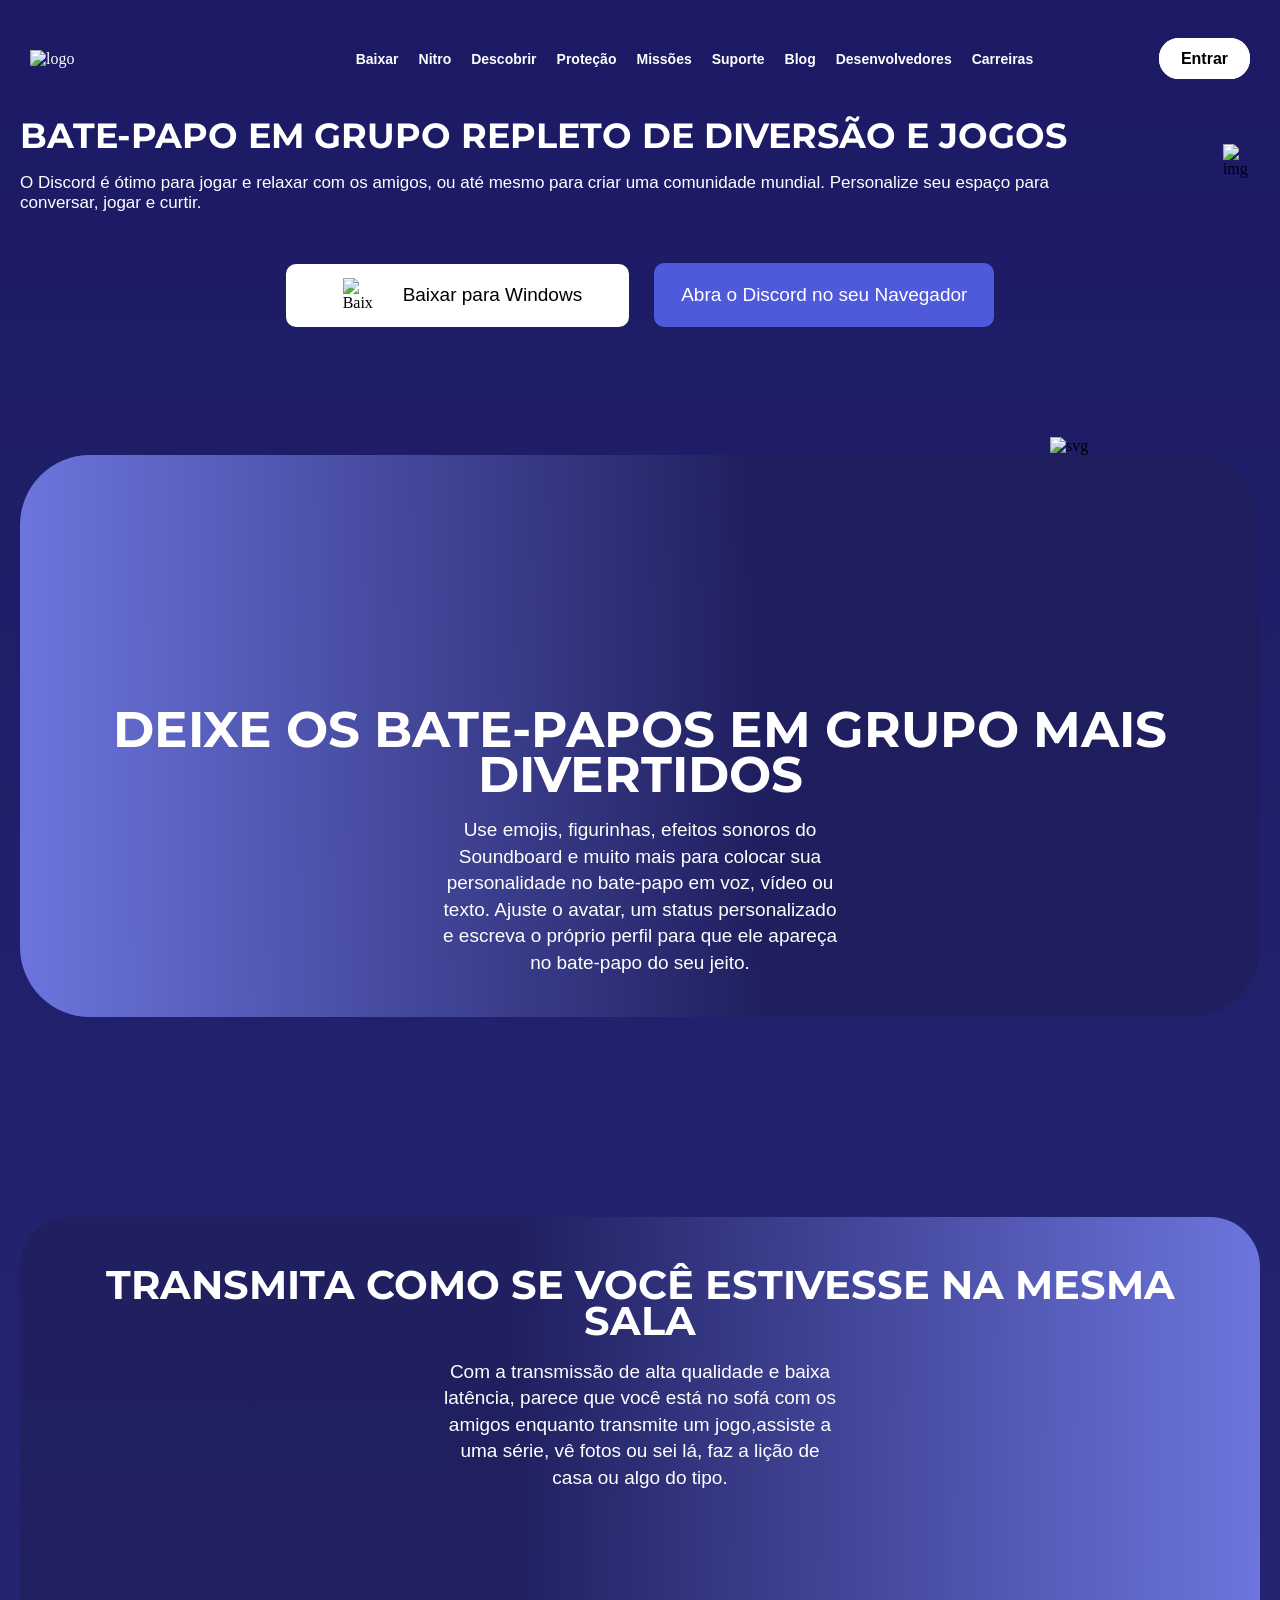
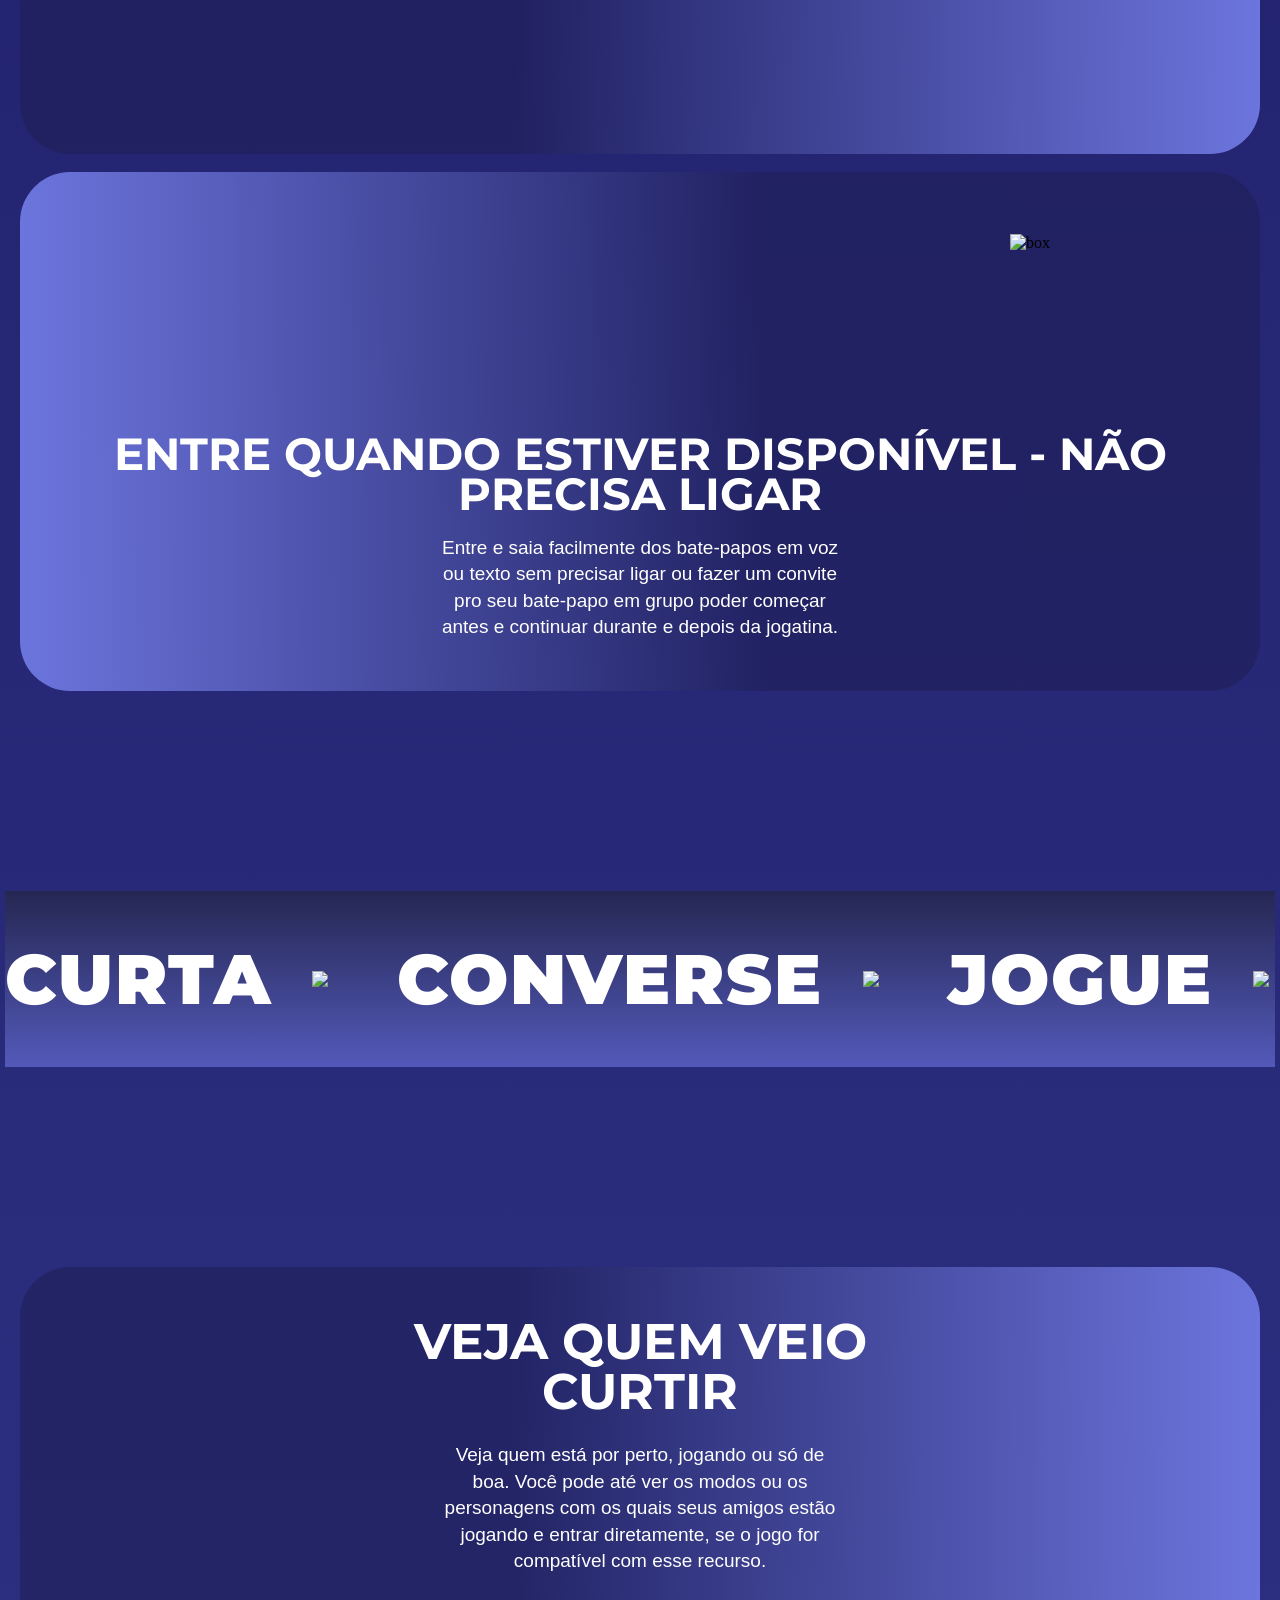
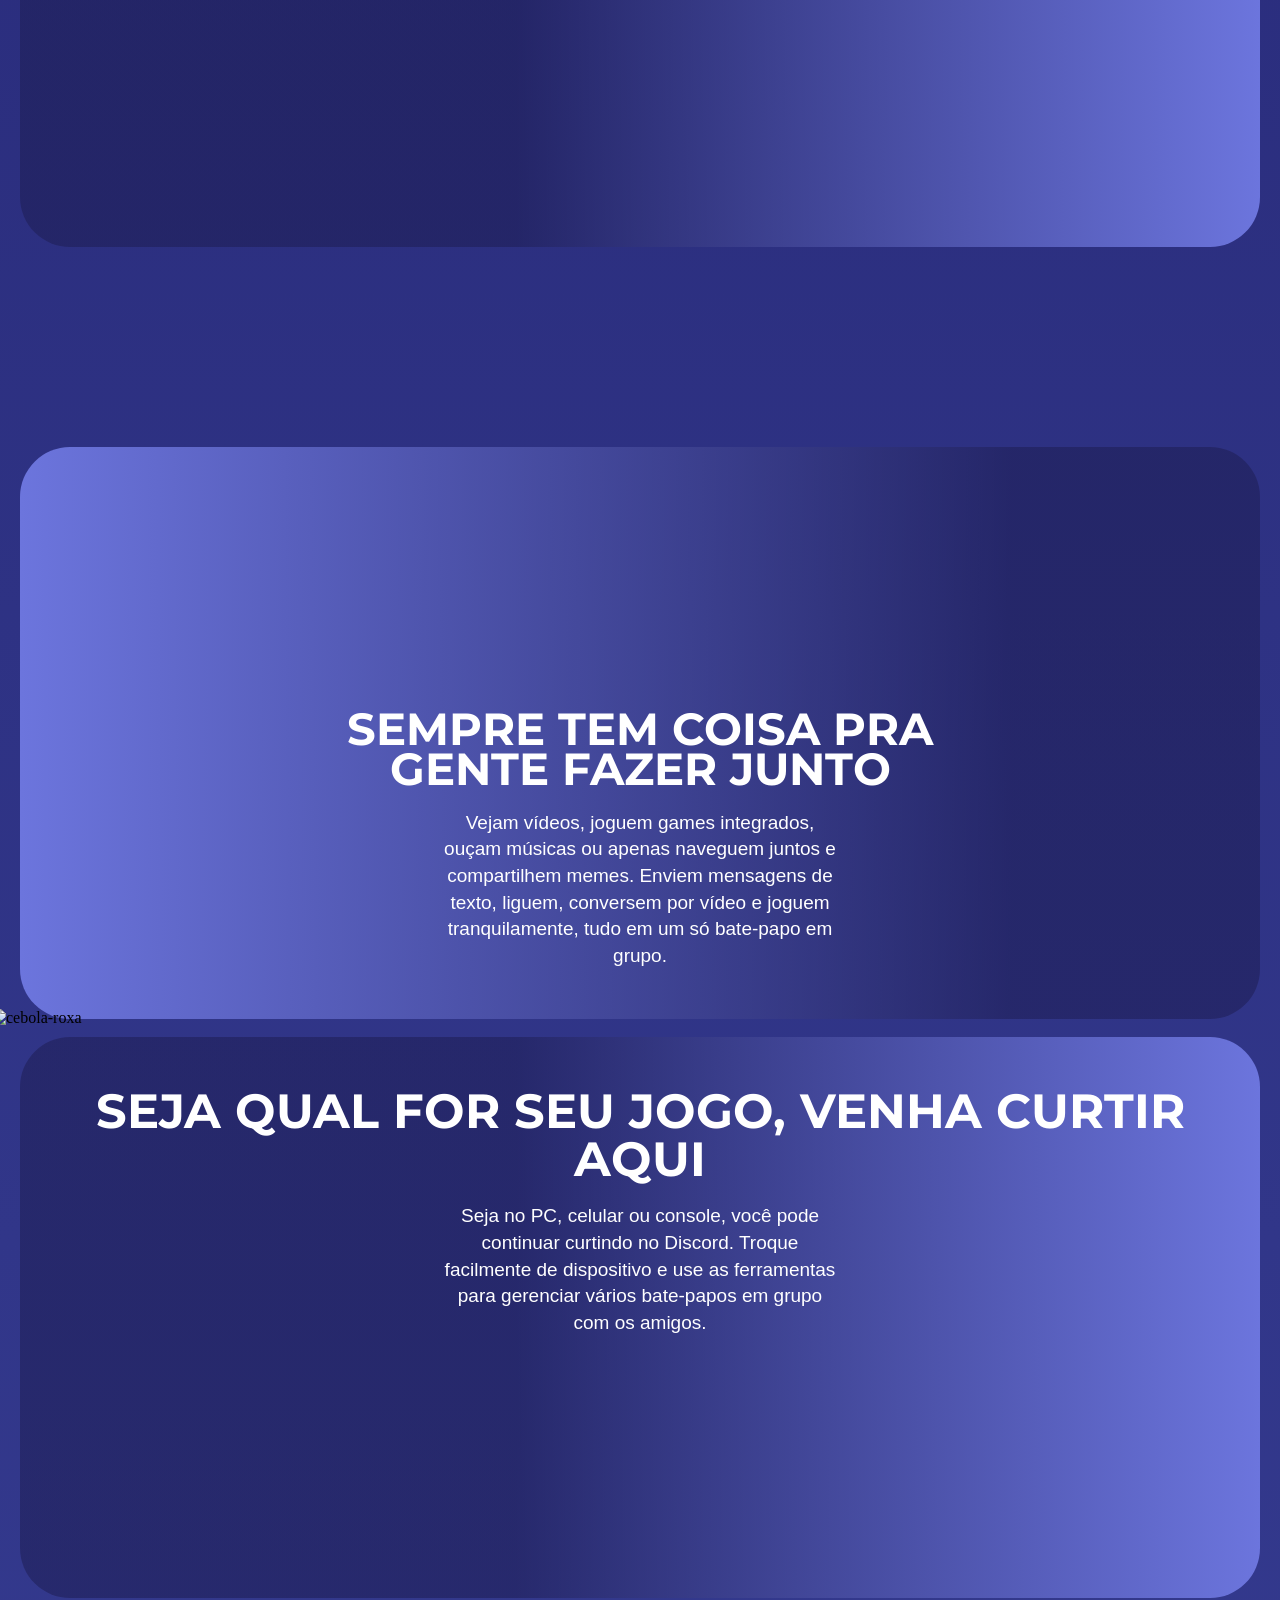
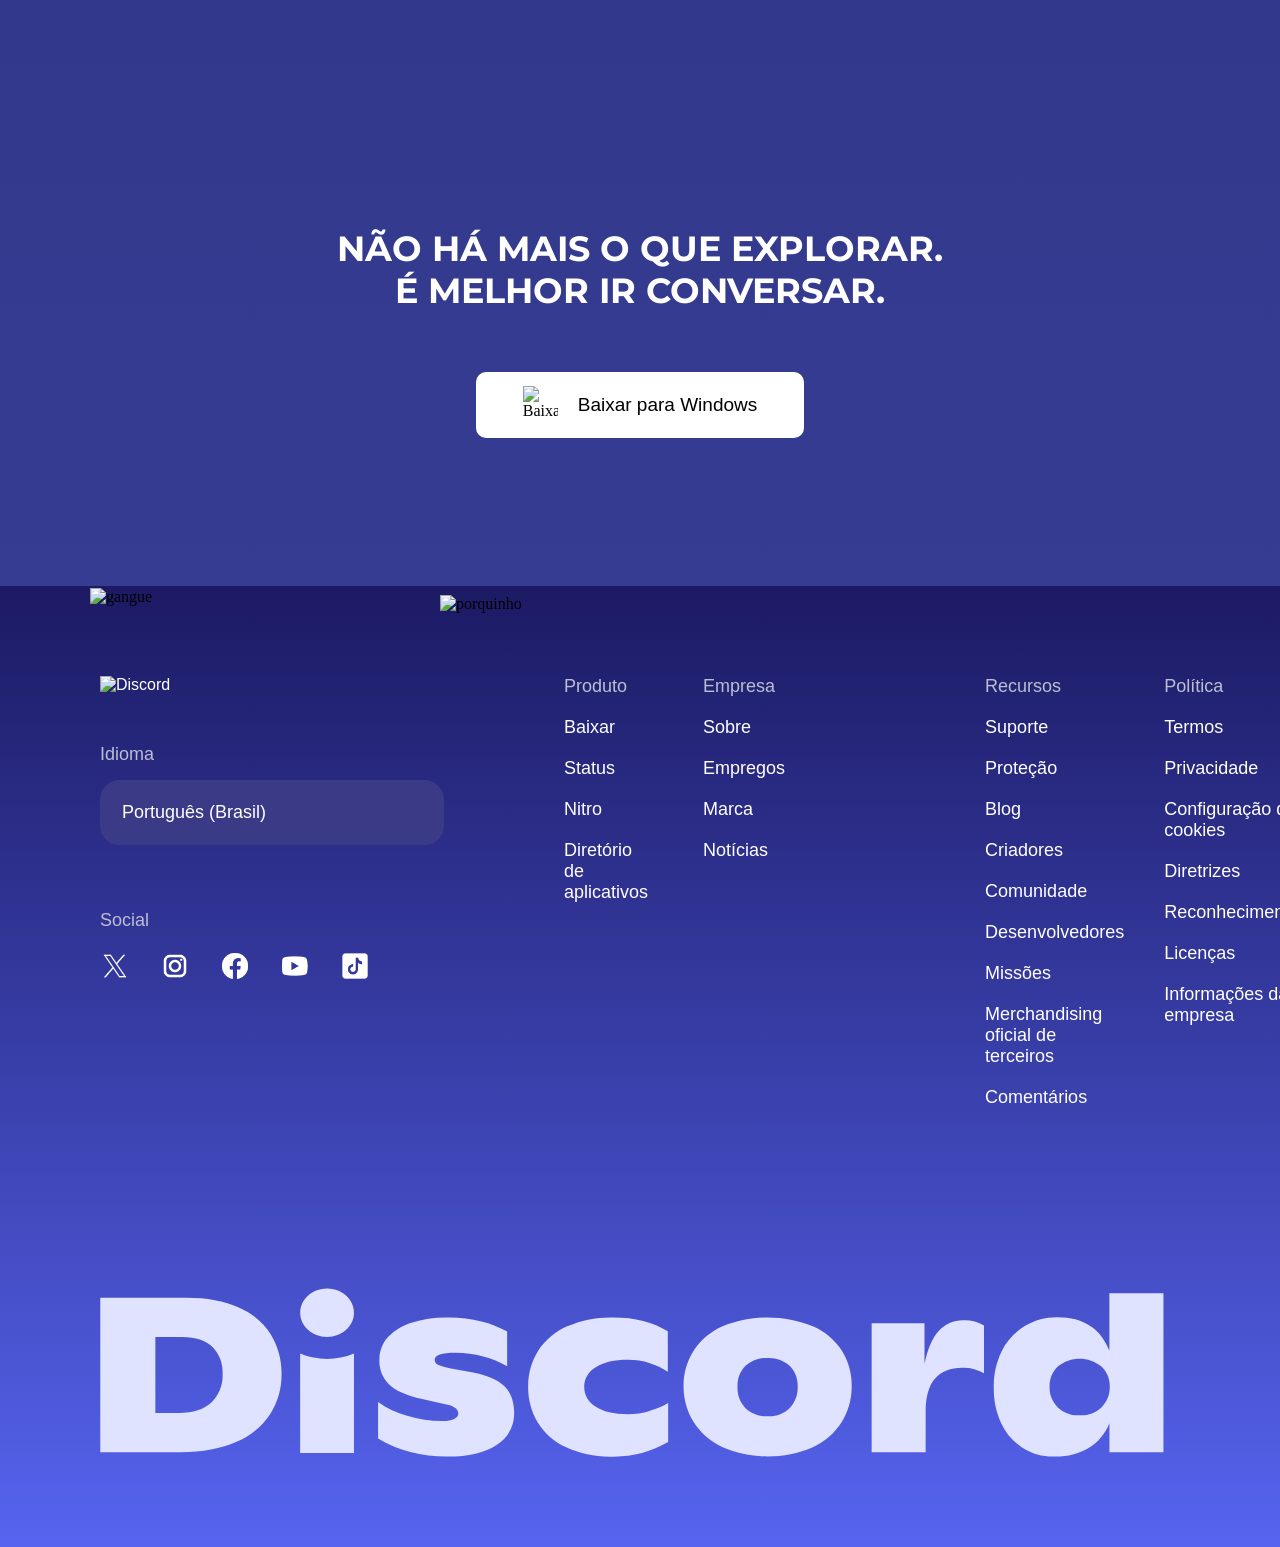
==== Discord/index.html @ 31406d2a "..." ====
<!DOCTYPE html>
<html lang="pt-br">
<head>
    <meta charset="UTF-8">
    <meta name="viewport" content="width=device-width, initial-scale=1.0">
    <link rel="stylesheet" href="style.css">
    <link href="https://fonts.googleapis.com/css2?family=Montserrat:wght@900&display=swap" rel="stylesheet">
    <title>Copy Discord</title>
</head>
<body>
    <header>
        <img src="imagens/66e90ab9506850e8a5dd48e3_Discrod_MainLogo.svg" class="logo" alt="logo">

        <input type="checkbox" id="menu-toggle">

        <nav>
            <a href="#">Baixar</a>
            <a href="#">Nitro</a>
            <a href="#">Descobrir</a>
            <a href="#">Proteção</a>
            <a href="#">Missões</a>
            <a href="#">Suporte</a>
            <a href="#">Blog</a>
            <a href="#">Desenvolvedores</a>
            <a href="#">Carreiras</a>
        </nav>

        <div class="header-acoes">
            <a class="Entrar" href="#">Entrar</a>
            
            <label for="menu-toggle" class="hamburger">☰</label>
        </div>
    </header>

    <article>
        <main>
            <div class="hero">

                <!-- lado esquerdo: imagem -->
                <div class="hero-texto">
                    <h1>BATE-PAPO EM GRUPO REPLETO DE DIVERSÃO E JOGOS</h1>
                    <p>O Discord é ótimo para jogar e relaxar com os amigos, ou até mesmo para criar uma comunidade mundial. Personalize seu espaço para conversar, jogar e curtir.</p>
                </div>

                <!-- lado direito: texto -->
                <div class="hero-imagem">
                    <img src="imagens/6841ca4c5468891aedebb224_homepage-hero-mobile-858x803.webp" alt="img">
                </div>

            </div>

            <div class="botoes">
                <div class="botao-download">
                    <img src="imagens/icons8-baixar-24.png" alt="Baixar para Windows" width="35px" height="38px" >
                    <p>Baixar para Windows</p>
                </div>

                <div class="botao-navegador">
                    <p>Abra o Discord no seu Navegador</p>
                </div>
            </div>
            
            <div class="animacao">
                <img class="animacao" src="imagens/imagem.animacao/6620ec7544fa3849c3cb27fc_party_wumpus.gif" width="130px" alt="svg">
            </div>
        
            <div class="div-main">
                <div>
                    <video 
                        src="imagens/video-1.mp4" width="750px" autoplay loop muted playsinline>
                    </video>
                </div>
                <div class="conteudo-main">
                    <div>
                        <h1>DEIXE OS BATE-PAPOS EM GRUPO MAIS DIVERTIDOS</h1>
                    </div>
                    
                    <div>
                        <p>Use emojis, figurinhas, efeitos sonoros do Soundboard e muito mais para colocar sua personalidade no bate-papo em voz, vídeo ou
                        texto. Ajuste o avatar, um status personalizado e escreva o próprio perfil para que ele apareça no bate-papo do seu jeito.</p>
                    </div>
                </div>
            </div>

            <div class="div-main-2">
                <div class="conteudo-main-2">
                    <div>
                        <h1>TRANSMITA COMO SE VOCÊ ESTIVESSE NA MESMA SALA</h1>
                    </div>

                    <div>
                        <p>Com a transmissão de alta qualidade e baixa latência, parece que você está no sofá com os amigos enquanto 
                        transmite um jogo,assiste a uma série, vê fotos ou sei lá, faz a lição de casa ou algo do tipo.</p>
                    </div>
                </div>
                
                <div>
                    <video
                        src="imagens/video-2.mp4" width="750px" autoplay loop muted playsinline>
                    </video>
                </div>
            </div>

            <div class="box">
                <img src="imagens/6729d519a38959fc5dcc329a_Box.webp" width="230px" alt="box">
            </div>

            <div class="div-main-3">
                <div>
                    <video 
                        src="imagens/video-3.mp4" width="750px" autoplay loop muted playsinline>
                    </video>
                </div>
                <div class="conteudo-main-3">
                    <div>
                        <h1>ENTRE QUANDO ESTIVER DISPONÍVEL - NÃO PRECISA LIGAR</h1>
                    </div>
                    
                    <div>
                        <p>Entre e saia facilmente dos bate-papos em voz ou texto sem precisar ligar ou fazer um convite
                        pro seu bate-papo em grupo poder começar antes e continuar durante e depois da jogatina.</p>
                    </div>
                </div>
            </div>

            <div class="faixa">
                <div class="faixa-conteudo">
                    <span>CURTA</span>
                    <img src="imagens/icons8-logo-discord-48 (1).png" width="45px">
                    <span>CONVERSE</span>
                    <img src="imagens/icons8-logo-discord-48 (1).png" width="45px">
                    <span>JOGUE</span>
                    <img src="imagens/icons8-logo-discord-48 (1).png" width="45px">
                    <span>CURTA</span>
                    <img src="imagens/icons8-logo-discord-48 (1).png" width="45px">
                    <span>CONVERSE</span>
                    <img src="imagens/icons8-logo-discord-48 (1).png" width="45px">
                    <span>JOGUE</span>
                    <img src="imagens/icons8-logo-discord-48 (1).png" width="45px">
                </div>
            </div>

            <div class="div-main-4">
                <div class="conteudo-main-4">
                    <div>
                        <h1>VEJA QUEM VEIO <br> CURTIR</h1>
                    </div>

                    <div>
                        <p>Veja quem está por perto, jogando ou só de boa. Você pode até ver os modos ou os personagens com os quais
                        seus amigos estão jogando e entrar diretamente, se o jogo for compatível com esse recurso.</p>
                    </div>
                </div>
                
                <div>
                    <video
                        src="imagens/video-4.mp4" width="750px" autoplay loop muted playsinline>
                    </video>
                </div>
            </div>

            <div class="div-main-5">
                <div>
                    <video 
                        src="imagens/video-5.mp4" width="750px" autoplay loop muted playsinline>
                    </video>
                </div>
                <div class="conteudo-main-5">
                    <div>
                        <h1>SEMPRE TEM COISA PRA <br> GENTE FAZER JUNTO</h1>
                    </div>
                    
                    <div>
                        <p>Vejam vídeos, joguem games integrados, ouçam músicas ou apenas naveguem juntos e compartilhem memes. Enviem 
                        mensagens de texto, liguem, conversem por vídeo e joguem tranquilamente, tudo em um só bate-papo em grupo.</p>
                    </div>
                </div>
            </div>
            <div class="cebola-main-5">
                <img class="cebola" src="imagens/cebola-roxa.webp" alt="cebola-roxa">
            </div>

            <div class="div-main-6">
                <div class="conteudo-main-6">
                    <div>
                        <h1>SEJA QUAL FOR SEU JOGO, VENHA CURTIR AQUI</h1>
                    </div>

                    <div>
                        <p>Seja no PC, celular ou console, você pode continuar curtindo no Discord. Troque facilmente de dispositivo 
                        e use as ferramentas para gerenciar vários bate-papos em grupo com os amigos.</p>
                    </div>
                </div>
                
                <div>
                    <video
                        src="imagens/video-6.mp4" width="750px" autoplay loop muted playsinline>
                    </video>
                </div>
            </div>

            <div class="div-explorer">
                <h1>NÃO HÁ MAIS O QUE EXPLORAR.</h1>
                <h1>É MELHOR IR CONVERSAR.</h1>
            </div>

            <div class="botoes">
                <div class="botao-download-1">
                    <img src="imagens/icons8-baixar-24.png" alt="Baixar para Windows" width="35px" height="38px" >
                    <p>Baixar para Windows</p>
                </div>
            </div>

            <div class="gangue-container">
                <img class="gangue" src="imagens/gangue.webp" alt="gangue" width="1100px">
                <img class="porquinho" src="imagens/porquinho.webp" alt="porquinho" width="400px">
            </div>

        </main>
        <footer>
            <div class="footer-1">

                <div class="coluna-1">
                    <img src="imagens/Discord-footer.svg" alt="Discord" width="70px">
                    <div class="idioma">
                        <p>Idioma</p>
                        <p class="selecao-idioma">Português (Brasil)</p>
                    </div>
                    <div class="social">
                    <p>Social</p>
                    <div class="Redes-sociais">
                        <img src="imagens-footer/icons8-x-50.png" alt="X">
                        <img src="imagens-footer/icons8-instagram-50.png" alt="Instagram">
                        <img src="imagens-footer/icons8-facebook-novo-50.png" alt="Facebook">
                        <img src="imagens-footer/icons8-youtube-50.png" alt="Youtube">
                        <img src="imagens-footer/icons8-tiktok-50.png" alt="TikTok">
                    </div>
                </div>
            </div>
            
            <div class="coluna-2">
                <p>Produto</p>
                <p class="p-color">Baixar</p>
                <p class="p-color">Status</p>
                <p class="p-color">Nitro</p>
                <p class="p-color">Diretório de aplicativos</p>
            </div>
            
            <div class="coluna-3">
                <p>Empresa</p>
                <p class="p-color">Sobre</p>
                <p class="p-color">Empregos</p>
                <p class="p-color">Marca</p>
                <p class="p-color">Notícias</p>
            </div>
            
            <div class="coluna-4">
                <p>Recursos</p>
                <p class="p-color">Suporte</p>
                <p class="p-color">Proteção</p>
                <p class="p-color">Blog</p>
                <p class="p-color">Criadores</p>
                <p class="p-color">Comunidade</p>
                <p class="p-color">Desenvolvedores</p>
                <p class="p-color">Missões</p>
                <p class="p-color">Merchandising oficial de <br> terceiros</p>
                <p class="p-color">Comentários</p>
            </div>
            
            <div class="coluna-5">
                <p>Política</p>
                <p class="p-color">Termos</p>
                <p class="p-color">Privacidade</p>
                <p class="p-color">Configuração de cookies</p>
                <p class="p-color">Diretrizes</p>
                <p class="p-color">Reconhecimentos</p>
                <p class="p-color">Licenças</p>
                <p class="p-color">Informações da empresa</p>
            </div>
        </div>
        
            <div class="imagem-discordbig">
                <img src="imagens-footer/Discord-big.svg" alt="Discord">
            </div>
        </footer>
    </article>
</body>
</html>
---- Discord/style.css ----
* {
    margin: 0;
    padding: 0;
}

html, body {
    margin: 0;
    padding: 0;
    background-image: linear-gradient(to bottom, #1C1A64, #3a4299);
    overflow-x: hidden;
}

header {
    color: white;
    margin-top: 20px;
    padding: 30px;
    display: flex;                  
    align-items: center;            /* centraliza verticalmente */
    justify-content: space-between; /* logo na esquerda, entrar na direita */
}

header .logo {
    min-width: 100px;
    width: 200px;
}

nav {
    display: flex;
    gap:20px;
}

nav a {
    font-family: Arial, Helvetica, sans-serif;
    color: white;
    text-decoration: none;
    font-size: 18px;
    font-weight: bold;
}

.Entrar {
    color: rgb(0, 0, 0);
    font-family: Arial, Helvetica, sans-serif;
    font-size: 16px;
    text-decoration: none;
    font-weight: bolder;
    border: 2px solid white;
    background-color: white;
    padding: 10px 20px;
    border-radius: 20px;
    transition: 0.3s, color 0.3s;

}

.Entrar:hover {
    background-color: #c7c2c2;
}


/* Esconde o checkbox */
#menu-toggle {
    display: none;
}

/* Esconde o hamburguer em telas grandes */
.hamburger {
    display: none;
    color: white;
    font-size: 30px;
    cursor: pointer;
}

main {
    padding: 150px;
}

.hero {
    display: flex;
    flex-direction: row;      /* lado a lado */
    align-items: center;      /* centraliza verticalmente */
    gap: 100px;
}

/* lado esquerdo */
.hero-imagem img {
    width: 700px;
    margin-top: -100px;
}

/* lado direito */
.hero-texto {
    display: flex;
    flex-direction: column;   /* h1 e p empilhados */
    gap: 20px;

}

main h1 {
    color: white;
    font-family: 'Montserrat', sans-serif;
    font-size: 60px;
    line-height: 1;         /* era 3.3rem, esse valor fazia as linhas colarem */
}

main p {
    color: white;
    font-family: Arial, Helvetica, sans-serif;
    font-size: 25px;
}

.botoes {
    display: flex;
    gap: 20px;
    margin-top: 40px;        /* espaço acima dos botões */
    justify-content: center; /* centraliza horizontalmente */
    margin-bottom: 30px;
}

.botoes p {
    color: rgb(0, 0, 0);
    font-family: Arial, Helvetica, sans-serif;
    font-size: 20px;
    text-decoration: none;
    font-weight: 100;
    margin: auto;
}

.botao-download {
    display: flex;
    border: 2px solid white;
    background-color: white;
    padding: 12px 45px;
    border-radius: 10px;
    transition: 0.3s, color 0.3s;
    gap: 20px;
}

.botao-download:hover {
    background-color: #c7c2c2;
    border: 2px solid #c7c2c2;
}

.botao-navegador {
    display: flex;
    border: 2px solid #4F5ADA;
    background-color: #4F5ADA;
    padding: 20px 45px;
    border-radius: 10px;
    transition: 0.3s, color 0.3s;
}

.botao-navegador p {
    color: white;
    font-size: 23px;
    font-weight: 500;
}

.botao-navegador:hover {
    background-image: linear-gradient(to top, #31348C, #4F5ADA);
    border: 2px solid #31348C;
}

.animacao {
    display: flex;
    justify-content: right; 
    margin-right: 100px;
    padding-top: 40px;
}

.div-main {
    display: flex;
    align-items: center;      /* centraliza verticalmente o texto em relação ao vídeo */
    background-image: linear-gradient(to right, #6C75DD, #1e1e5590 60%);
    border-radius: 130px;
    padding: 10px;
    gap: 15px;   
}

.div-main video {
    border-radius: 140px;
    padding: 20px;
}

.div-main h1 {
    color: white;
    font-family: 'Montserrat', sans-serif;
    font-size: 50px;
    line-height: 0.9;
}
.div-main p {
    color: white;
    font-family: Arial, Helvetica, sans-serif;
    font-size: 22px;
    line-height: 1.4;
    max-width: 400px;            /* largura máxima do texto */
}

.conteudo-main {
    display: flex;
    flex-direction: column;   /* h1 e p empilhados */
    gap: 20px;
}

.div-main-2 {
    display: flex;
    align-items: center;      /* centraliza verticalmente o texto em relação ao vídeo */
    background-image: linear-gradient(to left, #6C75DD, #1e1e5590 60%);
    border-radius: 130px;
    padding: 10px;
    gap: 15px;    
    margin-top: 200px;
}

.div-main-2 video {
    border-radius: 140px;
    padding: 20px;
}

.div-main-2 h1 {
    color: white;
    font-family: 'Montserrat', sans-serif;
    font-size: 40px;
    line-height: 0.9;
}
.div-main-2 p {
    color: white;
    font-family: Arial, Helvetica, sans-serif;
    font-size: 21px;
    line-height: 1.4;
    max-width: 400px;            /* largura máxima do texto */
}

.conteudo-main-2 {
    display: flex;
    flex-direction: column;   /* h1 e p empilhados */
    gap: 20px;
    padding: 40px;
    margin-left: 15px;
}

.div-main-3 {
    display: flex;
    align-items: center;      /* centraliza verticalmente o texto em relação ao vídeo */
    background-image: linear-gradient(to right, #6C75DD, #1e1e5590 60%);
    border-radius: 130px; 
    padding: 10px;
    gap: 15px;   
}

.div-main-3 video {
    border-radius: 140px;
    padding: 20px;
}

.div-main-3 h1 {
    color: white;
    font-family: 'Montserrat', sans-serif;
    font-size: 45px;
    line-height: 0.9;
}
.div-main-3 p {
    color: white;
    font-family: Arial, Helvetica, sans-serif;
    font-size: 22px;
    line-height: 1.4;
    max-width: 400px;            /* largura máxima do texto */
}

.conteudo-main-3 {
    display: flex;
    flex-direction: column;   /* h1 e p empilhados */
    gap: 20px;
}

.box {
    margin-top: 80px;
    display: flex;
    justify-content: right;
    margin-right: 20px;
    margin-bottom: -80px; /* puxa a div-main-3 pra cima */
    position: relative;   /* necessário para o z-index funcionar */
    z-index: 1;           /* fica na frente da div-main-3 */
}


.faixa {
    background-image: linear-gradient(to bottom, #252752, #5359B9);
    padding: 45px 0;
    overflow: hidden;
    white-space: nowrap;
    margin-top: 200px;

    /* cancela o padding do main nas laterais */
    margin-left: -150px;
    margin-right: -150px;
}

/* conteúdo que vai se mover */
.faixa-conteudo {
    display: inline-flex; /* lado a lado em linha */
    gap: 40px;
    align-items: center;
    animation: rolar 10s linear infinite; /* chama a animação */
}

.faixa-conteudo span {
    color: white;
    font-family: 'Montserrat', sans-serif;
    font-size: 70px;
    font-weight: 900;
    letter-spacing: 2px;
}

/* a mágica da animação */
@keyframes rolar {
    from {
        transform: translateX(0); 
    }
    to {
        transform: translateX(-30%); 
    }
}

.div-main-4 {
    display: flex;
    align-items: center;      /* centraliza verticalmente o texto em relação ao vídeo */
    background-image: linear-gradient(to left, #6C75DD, #1e1e5590 60%);
    border-radius: 130px;
    padding: 10px;
    gap: 25px;    
    margin-top: 200px;
}

.div-main-4 video {
    border-radius: 140px;
    padding: 20px;
}

.div-main-4 h1 {
    color: white;
    font-family: 'Montserrat', sans-serif;
    font-size: 50px;
    line-height: 0.9.5;
}
.div-main-4 p {
    color: white;
    font-family: Arial, Helvetica, sans-serif;
    font-size: 22px;
    line-height: 1.4;
    max-width: 1000px;            /* largura máxima do texto */
}

.conteudo-main-4 {
    display: flex;
    flex-direction: column;   /* h1 e p empilhados */
    gap: 25px;
    padding: 100px;
    margin-left: 25px;
}

.div-main-5 {
    display: flex;
    align-items: center;      /* centraliza verticalmente o texto em relação ao vídeo */
    background-image: linear-gradient(to right, #6C75DD, #1e1e5590 80%);
    border-radius: 130px;
    margin-top: 200px;
    padding: 10px;
    gap: 15px;   
}

.div-main-5 video {
    border-radius: 140px;
    padding: 20px;
}

.div-main-5 h1 {
    color: white;
    font-family: 'Montserrat', sans-serif;
    font-size: 45px;
    line-height: 0.9;
}
.div-main-5 p {
    color: white;
    font-family: Arial, Helvetica, sans-serif;
    font-size: 22px;
    line-height: 1.4;
    max-width: 400px;            /* largura máxima do texto */
}

.conteudo-main-5 {
    display: flex;
    flex-direction: column;   /* h1 e p empilhados */
    gap: 20px;
    padding: 100px;
}

.cebola-main-5 {
    display: flex;
    justify-content: left;
    position: relative;
    bottom: 200px;
    right: 80px;
}

.cebola {
    width: 240px;
}

.div-main-6 {
    display: flex;
    align-items: center;      /* centraliza verticalmente o texto em relação ao vídeo */
    background-image: linear-gradient(to left, #6C75DD, #1e1e5590 60%);
    border-radius: 130px;
    padding: 10px;
    gap: 15px;   
}

.div-main-6 video {
    border-radius: 140px;
    padding: 20px;
}

.div-main-6 h1 {
    color: white;
    font-family: 'Montserrat', sans-serif;
    font-size: 48px;
    line-height: 0.9.5;
}
.div-main-6 p {
    color: white;
    font-family: Arial, Helvetica, sans-serif;
    font-size: 20px;
    line-height: 1.4;
    max-width: 400px;            /* largura máxima do texto */
}

.conteudo-main-6 {
    display: flex;
    flex-direction: column;   /* h1 e p empilhados */
    gap: 20px;
    padding: 40px;
    margin-left: 15px;
}

.div-explorer {
    text-align: center;
    margin-top: 230px;
}

.div-explorer h1 {
    color: white;
    font-family: 'Montserrat', sans-serif;
    font-size: 55px;
    line-height: 1.2;
}

.botao-download-1 {
    display: flex;
    border: 2px solid white;
    background-color: white;
    padding: 12px 45px;
    border-radius: 10px;
    transition: 0.3s, color 0.3s;
    gap: 20px;
    margin-top: 10px;
}

.botao-download-1:hover {
    background-color: #c7c2c2;
    border: 2px solid #c7c2c2;
}

.gangue-container {
    position: relative;  /* referência para o porquinho absoluto */
    display: flex;
    justify-content: center; /* centraliza a gangue */
    margin-top: 150px;
}

.gangue {
    display: block;
    width: 1100px;
    max-width: 100%;

}

.porquinho {
    position: absolute;  /* sai do fluxo e flutua sobre a gangue */
    width: 400px;
    max-width: 40%;

    /* centraliza horizontal e verticalmente */
    top: 86%;
    left: 50%;
    transform: translate(-50%, -50%); /* ajuste fino do centro */
}

footer {
    background-image: linear-gradient(to bottom, #1C1A64 5%, #6b75ec);
    color: white;
    font-family: 'Segoe UI', Tahoma, Geneva, Verdana, sans-serif;
    margin-left: -150px;
    margin-right: -150px;
    margin-top: -170px;
    padding: 90px 250px;
}

footer p {
    font-size: 18px;
    color: #BDBDD3;
    font-weight: 500;
    font-family: 'Trebuchet MS', 'Lucida Sans Unicode', 'Lucida Grande', 'Lucida Sans', Arial, sans-serif;
}

.idioma {
    margin-top: 50px;
}

footer .selecao-idioma {
    background-color: #3A3A86;
    color: white;
    border: 2px solid #3A3C88;
    border-radius: 20px;
    padding: 20px;
    width: 300px;
    margin-top: 15px;
}

footer .social {
    margin-top: 55px;
}

.Redes-sociais {
    display: flex;
    gap: 30px;
    margin-top: 20px;
}

.Redes-sociais img {
    width: 30px;
}

.coluna-2 {
    display: flex;
    flex-direction: column;
    gap: 20px;
    margin-left: 300px;
}

.p-color {
    color: white;
    font-size: 18px;
}

.p-color:hover {
    color: white;
    text-decoration: underline;
}

.coluna-3 {
    display: flex;
    flex-direction: column;
    gap: 20px;
    margin-left: 55px;
}

.coluna-4 {
    display: flex;
    flex-direction: column;
    gap: 20px;
    margin-left: 200px;
}

.coluna-5 {
    display: flex;
    flex-direction: column;
    gap: 20px;
    margin-left: 40px;
}

.footer-1 {
    display: flex;
}

.imagem-discordbig {
    margin-top: 180px;
}

.imagem-discordbig img {
    width: 100%;
}

/* TELAS MENORES QUE 768px */

@media (max-width: 908px) {

    .Entrar {
        padding: 10px 15px;
    }

    /* Mostra o hamburguer */
    .hamburger {
        display: block;
    }

    /* Nav começa escondido */
    nav {
        display: none;
        flex-direction: column;
        position: absolute;
        top: 90px; /* ajusta conforme altura do seu header */
        left: 49%;
        width: 40%;
        background-color: #3840d0a3;
        padding: 50px 30px;
        gap: 20px;
    }

    nav a {
        font-size: 20px;
    }

    /* Quando o checkbox estiver marcado, o nav aparece */
    #menu-toggle:checked ~ nav {
        display: flex;
    }

    header .logo {
        width: 170px;
    }

    .hero {
        align-items: center;      /* centraliza verticalmente */
        gap: 100px;
    }

    /* lado esquerdo */
    .hero-imagem img {
        width: 700px;
        margin-top: -10px;
    }

    /* lado direito */
    .hero-texto {
        gap: 20px;

    }

    .header-acoes {
        display: flex;
        align-items: center;
        gap: 30px; 
    }
    

    main img {
        max-width: 400px;
    }

     /* padding menor nas laterais */
    main {
        padding: 20px;
    }

    /* hero vira coluna: texto em cima, imagem embaixo */
    .hero {
        flex-direction: column;
        gap: 40px;
    }

    .hero-imagem {
        order: 1; /* primeiro */
    }

    /* texto vai para baixo */
    .hero-texto {
        order: 2; /* segundo */
        text-align: center;
    }

    /* botões em coluna */
    .botoes {
        flex-direction: column;
        align-items: center;
    }

    .animacao {
        display: flex;
        justify-content: right;
        margin-right: 50px;

    }
    /* div-main vira coluna */
    .div-main{
        flex-direction: column;
        border-radius: 50px;
        padding: 30px;
        text-align: center;
        overflow: hidden; /* impede conteúdo de vazar pra fora */
    }

    .div-main-2 {
        flex-direction: column;
        border-radius: 50px;
        padding: 30px;
        text-align: center;
        overflow: hidden; /* impede conteúdo de vazar pra fora */
        margin-top: 100px;
    }

    .div-main-3 {
        flex-direction: column;
        border-radius: 50px;
        padding: 30px;
        text-align: center;
        overflow: hidden; /* impede conteúdo de vazar pra fora */
        margin-top: 100px;
    }

    .div-main-4{
        flex-direction: column;
        border-radius: 50px;
        padding: 30px;
        text-align: center;
        overflow: hidden; /* impede conteúdo de vazar pra fora */
        margin-top: 100px;
    }

    .div-main-5{
        flex-direction: column;
        border-radius: 50px;
        padding: 30px;
        text-align: center;
        overflow: hidden; /* impede conteúdo de vazar pra fora */
        margin-top: 100px;
    }
    .div-main-6{
        flex-direction: column;
        border-radius: 50px;
        padding: 30px;
        text-align: center;
        overflow: hidden; /* impede conteúdo de vazar pra fora */
        margin-top: 100px;
    }

    .div-main video, .div-main-2 video, .div-main-3 video, .div-main-4 video, .div-main-5 video, .div-main-6 video {
        width: 90%;
        border-radius: 70px;
    }

    .div-main h1, .div-main-2 h1, .div-main-3 h1, .div-main-4 h1, .div-main-5 h1, .div-main-6 h1 {
        font-size: 45px;
        word-break: break-word; /* quebra palavra se necessário */
    }

    .div-main p, .div-main-2 p, .div-main-3 p, .div-main-4 p, .div-main-5 p, .div-main-6 p {
        width: 100%;
        max-width: 400px;      /* limita a largura */
        font-size: 19px;
        text-align: center;
        margin: 0 auto;        /* centraliza o bloco dentro do container */
    }

    .conteudo-main, .conteudo-main-2, .conteudo-main-3, .conteudo-main-4, .conteudo-main-5, .conteudo-main-6 {
        padding: 0 20px 20px 20px; /* respiro nas laterais */
        text-align: center;
    }

    .box {
        display: flex;
        justify-content: right;
        margin-right: 10px;
        margin-bottom: -170px; /* puxa a div-main-3 pra cima */
        position: relative;   /* necessário para o z-index funcionar */
        z-index: 1;           /* fica na frente da div-main-3 */
    }

    .cebola-main-5 {
        display: flex;
        justify-content: left;
        position: relative;
        bottom: 210px;
        right: 80px;
        width: 15px;
    }

    .imagem-discordbig {
        margin-top: 180px;
    }

    .imagem-discordbig img {
        display: block;
        margin: 0 auto;
        width: 112%;
    }




}


@media (max-width: 1400px) {

    nav a {
        font-size: 14px;
    }

    main {
        padding: 20px;
    }

    main h1 {
        font-size: 35px;
    }

    main p {
        font-size: 17px;
    }

    .hero {

        align-items: center;      /* centraliza verticalmente */
        gap: 100px;
    }

    /* lado esquerdo */
    .hero-imagem img {
        width: 500px;
        margin-top: -10px;
    }

    /* lado direito */
    .hero-texto {

        flex-direction: column;   /* h1 e p empilhados */
        gap: 20px;

    }


    /* remove o width 100% e reduz o padding */
    .botao-download img {
        padding: 0px 10px;  /* padding menor */
        width: 30px; /* largura automática — só do tamanho do conteúdo */
        height: 35px;
        justify-content: center;
    }

    .botao-navegador {
        padding: 19px 25px;  /* padding menor */
        width: auto;          /* largura automática — só do tamanho do conteúdo */
        justify-content: center;
    }

    .botoes {
        margin-top: 50px;
        align-items: center;  /* centraliza os botões */
        gap: 25px;
    }

    .botao-navegador p,
    .botoes p {

        font-size: 19px;  /* texto menor dentro dos botões */
    }

    .conteudo-main, .conteudo-main-2, .conteudo-main-3, .conteudo-main-4, .conteudo-main-5, .conteudo-main-6 {
        text-align: center;
        padding: 20px 15px 20px 15px; /* menos padding nas laterais */
        margin: auto;
    }

     /* animação com menos margem direita */
    .animacao {
        display: flex;
        justify-content: right;
        margin-right: 40px;
    }

     /* div-main com bordas mais arredondadas e menos padding */
    .div-main{
        flex-direction: column;
        border-radius: 70px;
        padding: 20px;
        margin: auto;
    }

    .div-main-2 {
        flex-direction: column;
        border-radius: 50px;
        padding: 30px;
        text-align: center;
        overflow: hidden; /* impede conteúdo de vazar pra fora */
    }

    .div-main-3 {
        flex-direction: column;
        border-radius: 50px;
        padding: 30px;
        text-align: center;
        overflow: hidden; /* impede conteúdo de vazar pra fora */
    }

    .div-main-4 {
        flex-direction: column;
        border-radius: 50px;
        padding: 30px;
        text-align: center;
        overflow: hidden; /* impede conteúdo de vazar pra fora */
    }

    .div-main-5 {
        flex-direction: column;
        border-radius: 50px;
        padding: 30px;
        text-align: center;
        overflow: hidden; /* impede conteúdo de vazar pra fora */
    }

    .div-main-6 {
        flex-direction: column;
        border-radius: 50px;
        padding: 30px;
        text-align: center;
        overflow: hidden; /* impede conteúdo de vazar pra fora */
    }

    .div-main video, .div-main-2 video, .div-main-3 video, .div-main-4 video, .div-main-5 video, .div-main-6 video {
        width: 90%;
        border-radius: 70px;
    }

    .div-main p, .div-main-2 p, .div-main-3 p, .div-main-4 p, .div-main-5 p, .div-main-6 p {
        width: 100%;
        max-width: 400px;      /* limita a largura */
        font-size: 19px;
        text-align: center;
        margin: 0 auto;        /* centraliza o bloco dentro do container */
    }

    .faixa {
    background-image: linear-gradient(to bottom, #252752, #5359B9);
    padding: 45px 0;
    overflow: hidden;
    white-space: nowrap;
    margin-top: 200px;

    /* cancela o padding do main nas laterais */
    margin-left: -15px;
    margin-right: -15px;
    }

    .cebola-main-5 {
        display: flex;
        justify-content: left;
        position: relative;
        bottom: 210px;
        right: 80px;
        width: 150px;
    }

    .cebola {
        display: flex;
        justify-content: left;
        position: relative;
        top: 200px;
        left: 50px;
        width: 130px;
    }

    .div-explorer h1 {
    text-align: center;
    font-size: 35px;
    }

    footer {
        background-image: linear-gradient(to bottom, #1C1A64, #5664EF);
        color: white;
        font-family: Arial, Helvetica, sans-serif;

        margin-right: -20px;
        margin-top: -40px;

    }

    .imagem-discordbig {
        margin-top: 180px;
    }

    .imagem-discordbig img {
        display: block;
        margin: 0 auto;
        width: 112%;
    }

    .coluna-1 {
        margin-right: -180px;
    }

    footer .social {
        margin-top: 55px;
        padding: 10px 0px; /* respiro nas laterais */
    }

    .Redes-sociais {
        display: flex;
        gap: 30px;
    }

    .Redes-sociais img {
        width: 30px;
    }

}
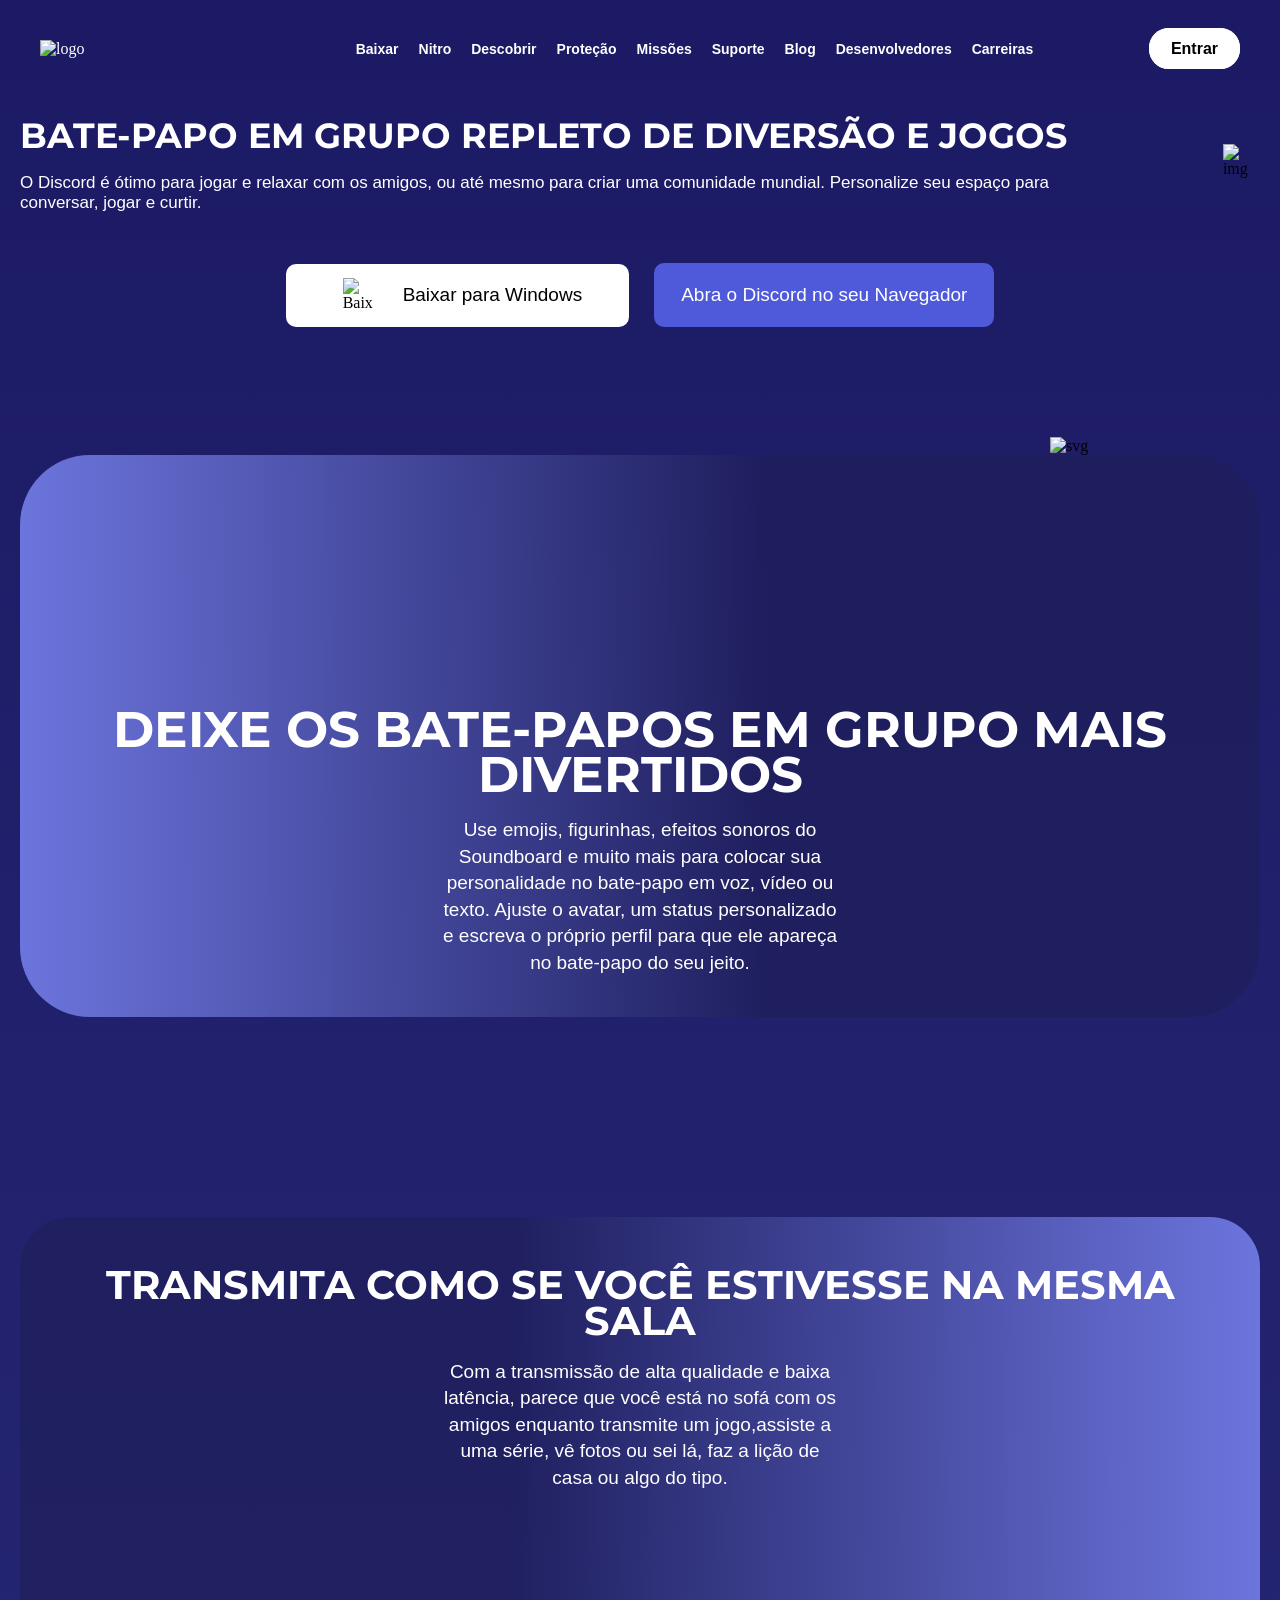
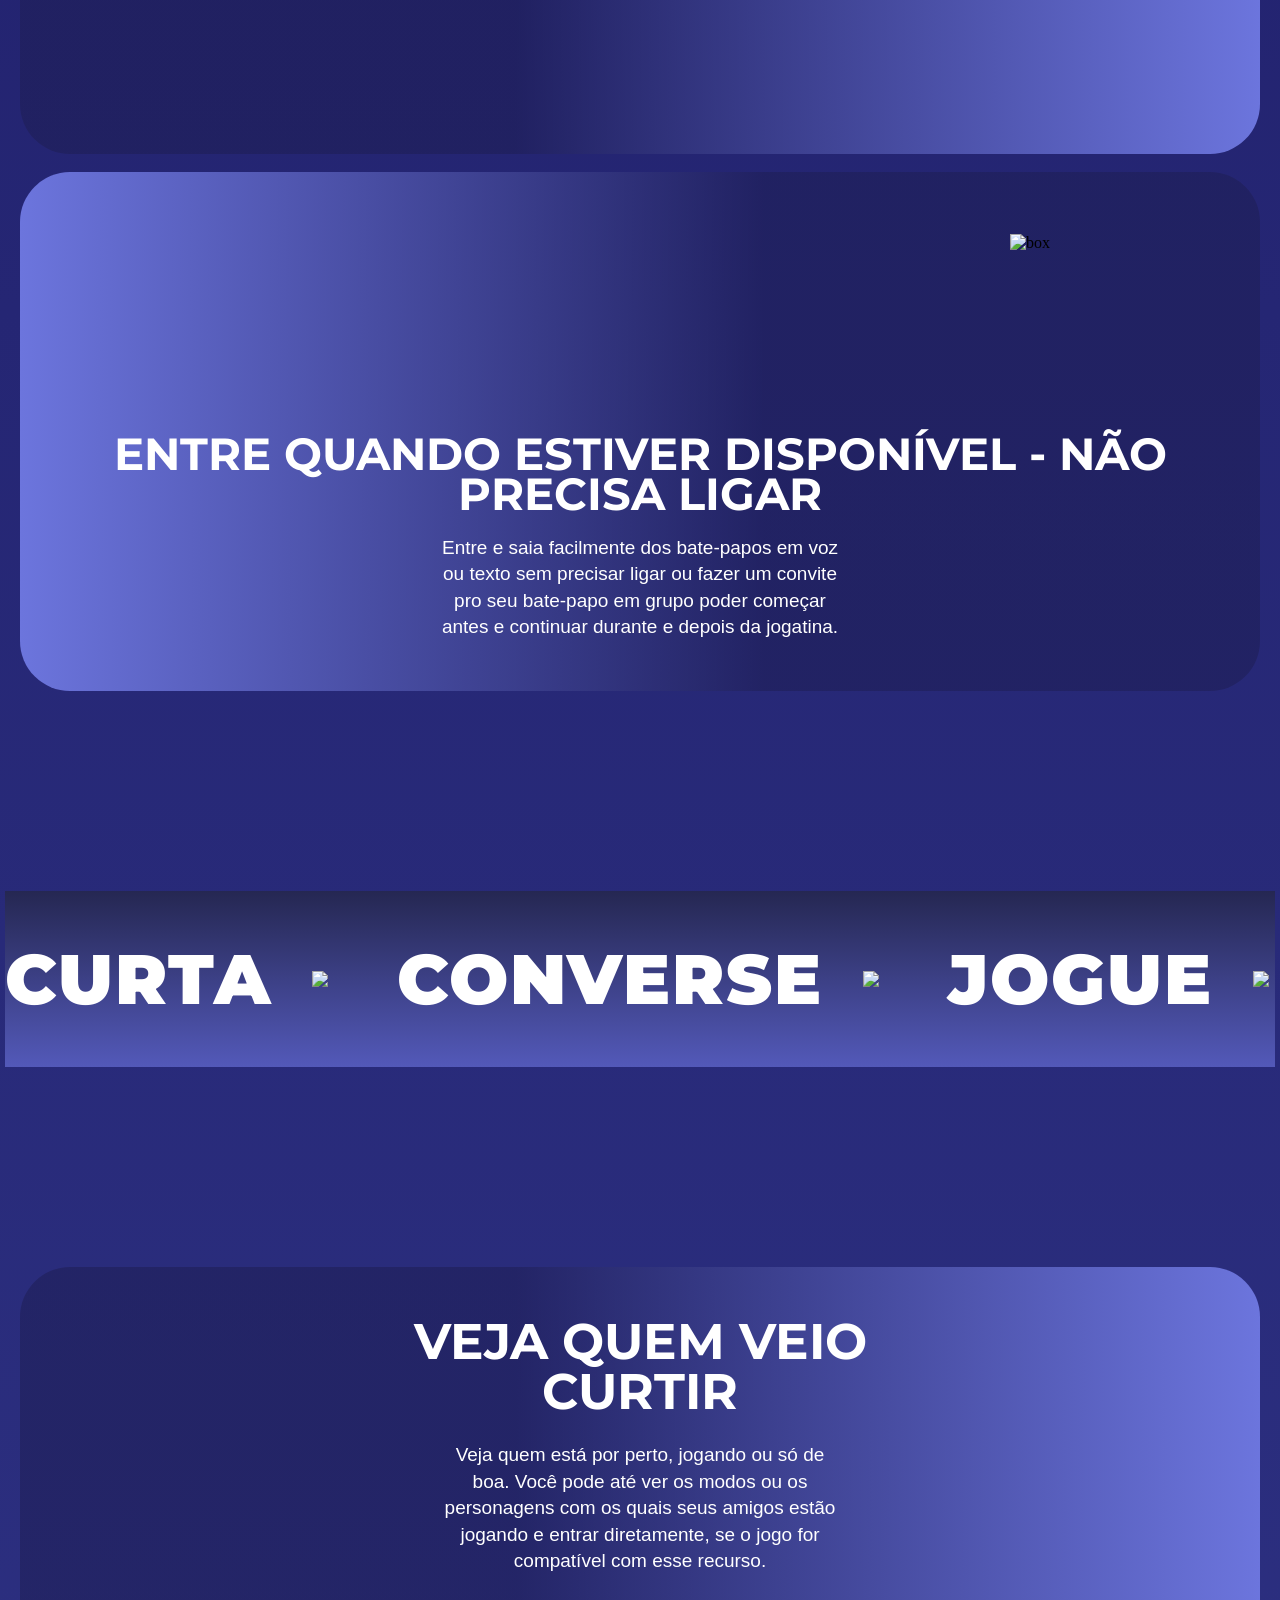
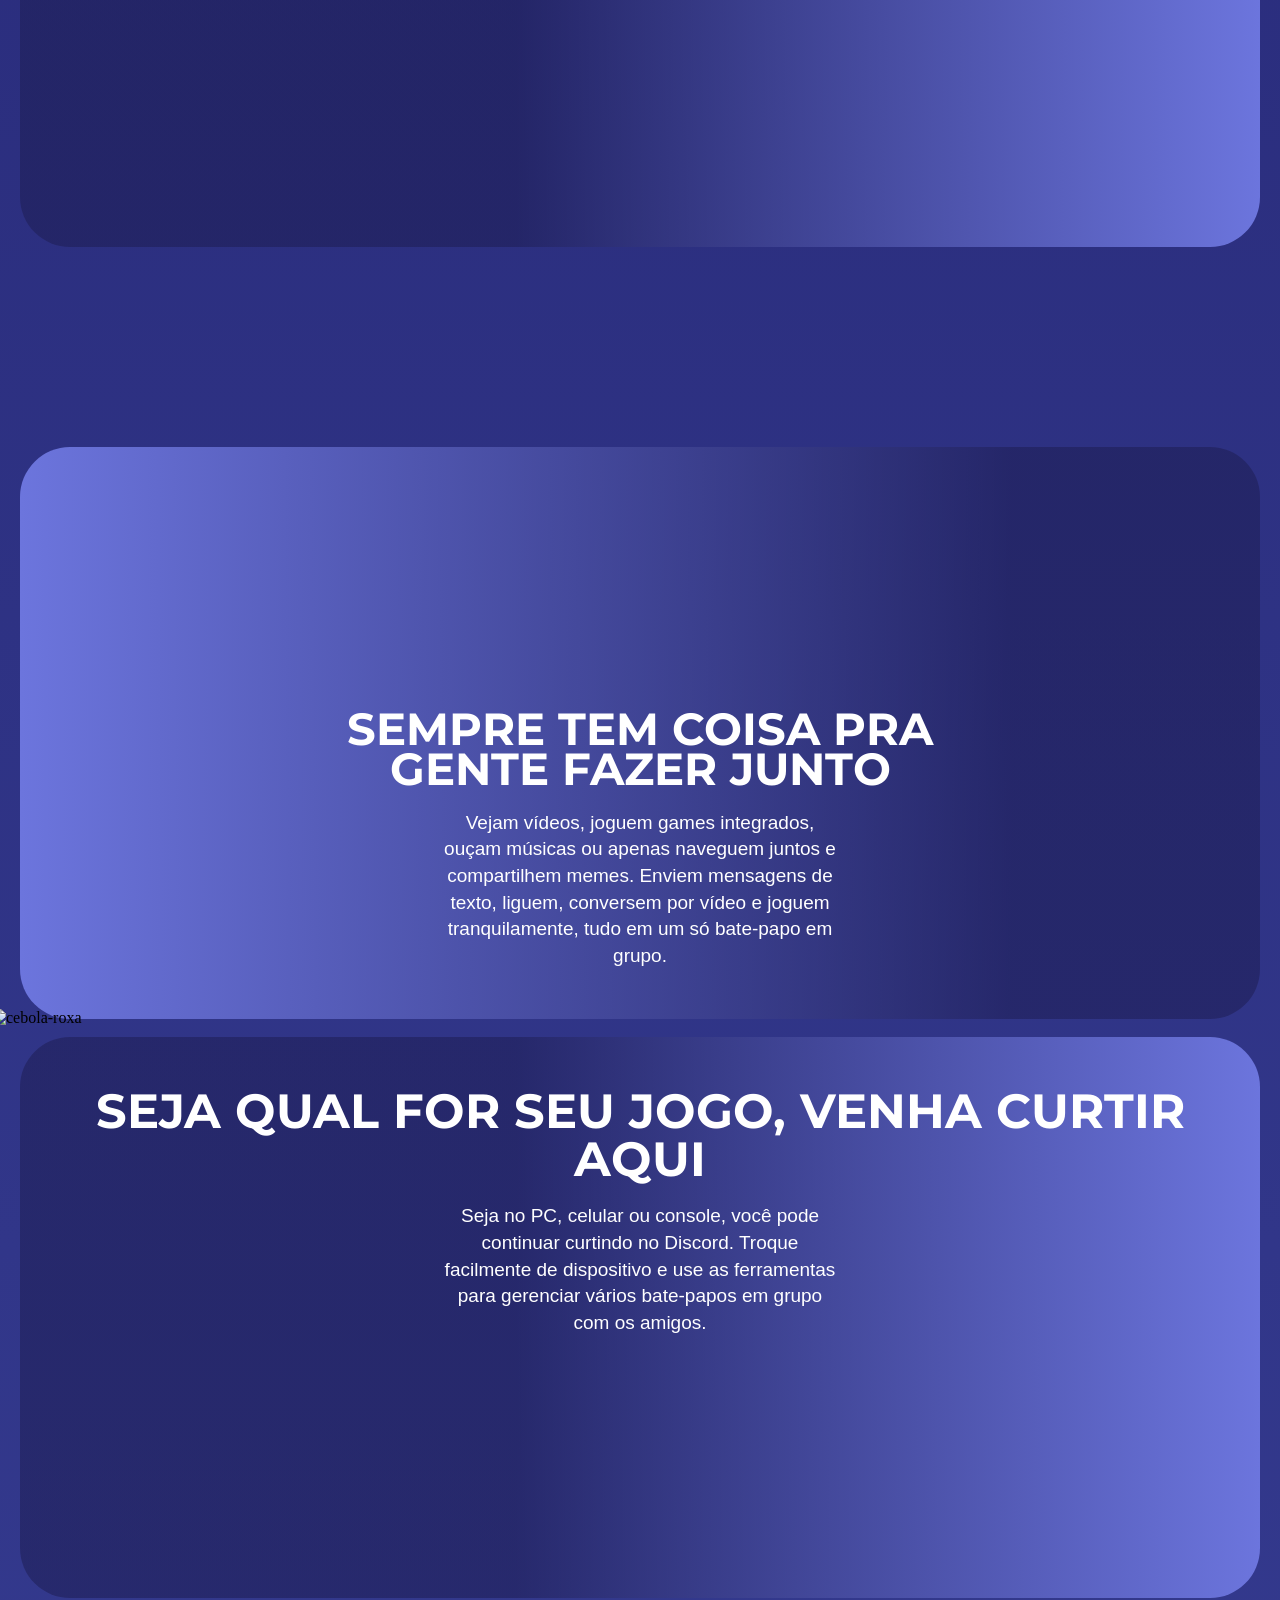
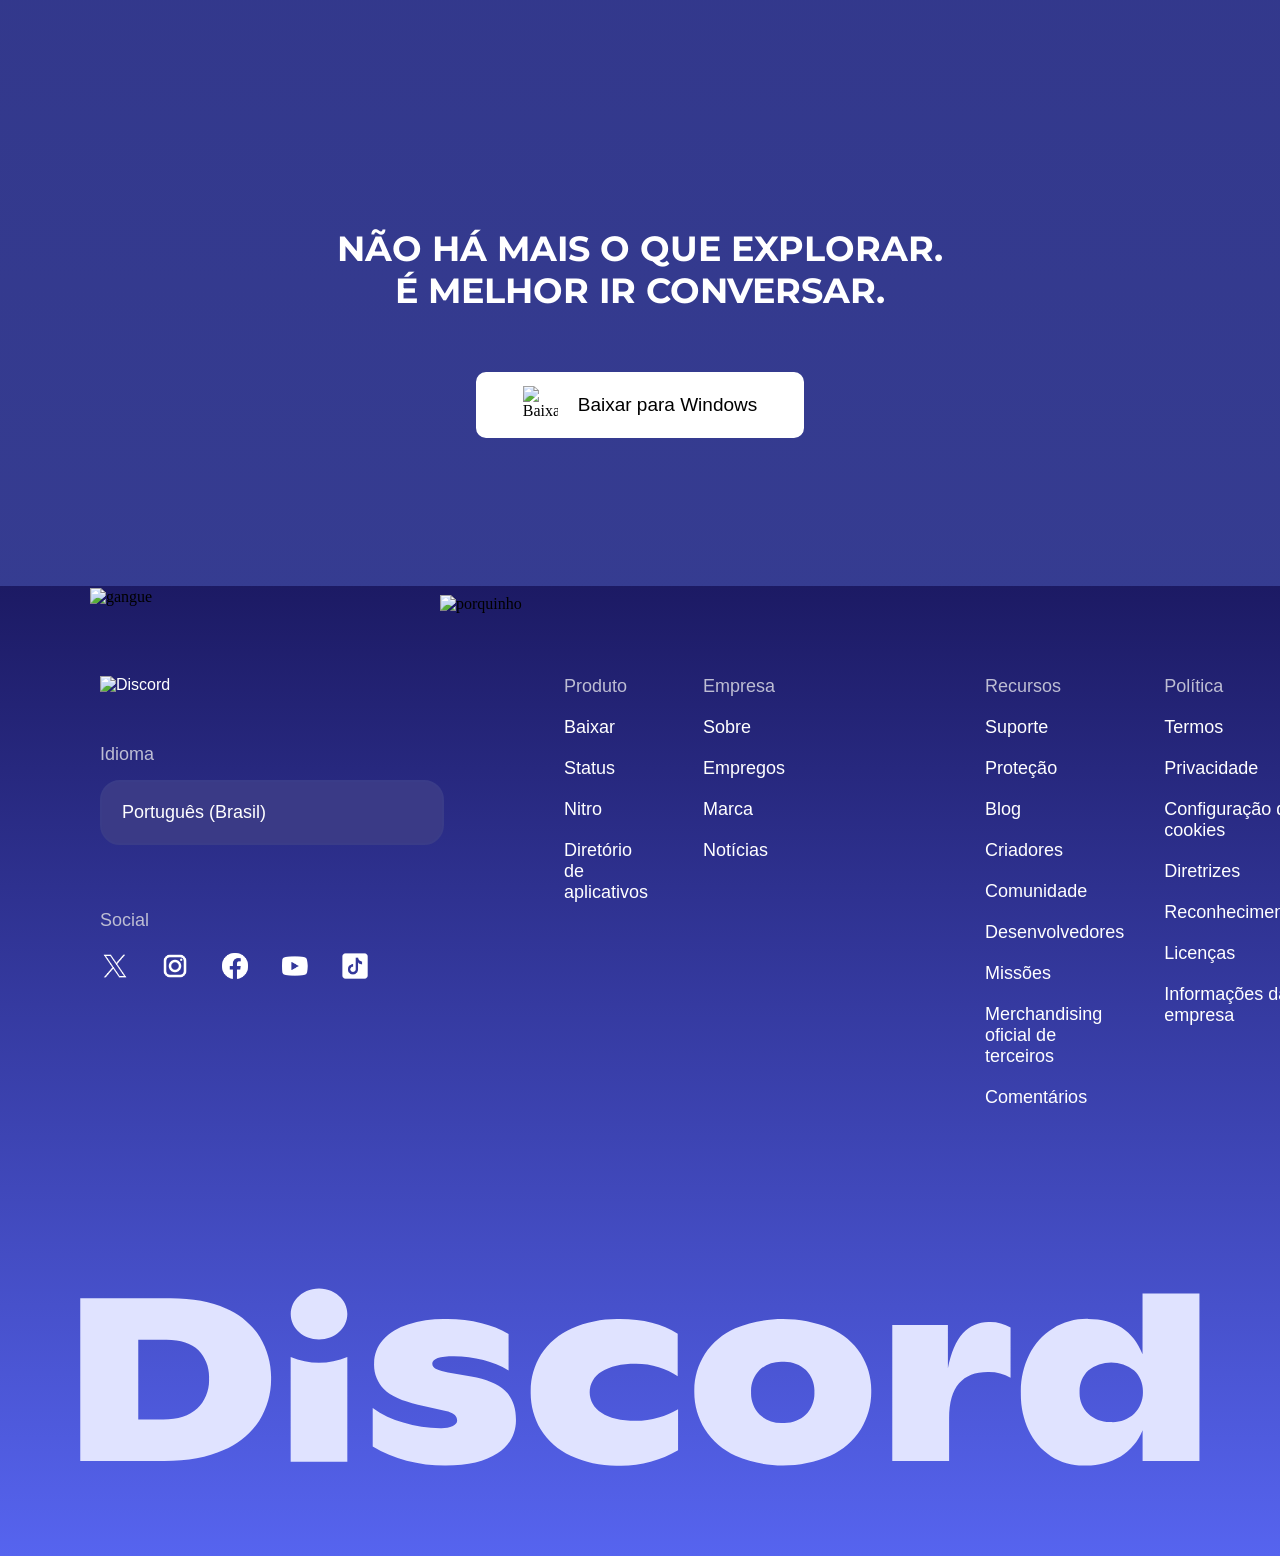
==== commit 32741fd6: "." ====
--- a/Discord/index.html
+++ b/Discord/index.html
@@ -26,7 +26,7 @@
         </nav>
 
         <div class="header-acoes">
-            <a class="Entrar" href="#">Entrar</a>
+                <a class="Entrar" href="#">Entrar</a>
             
             <label for="menu-toggle" class="hamburger">☰</label>
         </div>
--- a/Discord/style.css
+++ b/Discord/style.css
@@ -11,9 +11,8 @@
 }
 
 header {
-    color: white;
-    margin-top: 20px;
-    padding: 30px;
+    color: white;   
+    padding: 40px;
     display: flex;                  
     align-items: center;            /* centraliza verticalmente */
     justify-content: space-between; /* logo na esquerda, entrar na direita */
@@ -27,6 +26,7 @@
 nav {
     display: flex;
     gap:20px;
+    margin: auto;
 }
 
 nav a {
@@ -48,7 +48,6 @@
     padding: 10px 20px;
     border-radius: 20px;
     transition: 0.3s, color 0.3s;
-
 }
 
 .Entrar:hover {
@@ -583,15 +582,19 @@
 
 .imagem-discordbig {
     margin-top: 180px;
+    margin-right: -350px; /* cancela o padding direito do footer */
 }
 
 .imagem-discordbig img {
-    width: 100%;
-}
+    width: 80%;
+    display: block;
+}
+
+
 
 /* TELAS MENORES QUE 768px */
 
-@media (max-width: 908px) {
+@media (max-width: 768px) {
 
     .Entrar {
         padding: 10px 15px;
@@ -783,19 +786,52 @@
         width: 15px;
     }
 
+    footer {
+
+        padding: 8px 190px; /* menos padding nas laterais */
+    }
+
     .imagem-discordbig {
-        margin-top: 180px;
+        text-align: center;
     }
 
     .imagem-discordbig img {
+        width: 100vw;
+    }
+
+    .gangue-container {
+        position: relative;  /* referência para o porquinho absoluto */
+        display: flex;
+        justify-content: center; /* centraliza a gangue */
+        margin-top: 150px;
+        transform: translate(0%, -3%); /* ajuste fino do centro */
+    }
+
+    .gangue {
         display: block;
-        margin: 0 auto;
-        width: 112%;
-    }
-
-
-
-
+        width: 1000px;
+        max-width: 105%;
+
+    }
+
+    .porquinho {
+        position: absolute;  /* sai do fluxo e flutua sobre a gangue */
+        width: 400px;
+        max-width: 40%;
+
+    /* centraliza horizontal e verticalmente */
+        top: 86%;
+        left: 50%;
+        transform: translate(-50%, -50%); /* ajuste fino do centro */
+    }
+
+    .coluna-1{
+        margin-top: 100px;
+    }
+
+    .coluna-2{
+        margin-left: 2000px;
+    }
 }
 
 
@@ -983,15 +1019,16 @@
 
     }
 
-    .imagem-discordbig {
-        margin-top: 180px;
-    }
-
-    .imagem-discordbig img {
-        display: block;
-        margin: 0 auto;
-        width: 112%;
-    }
+.imagem-discordbig {
+    margin-top: 180px;
+    margin-left: -20px;  /* ajusta conforme o padding do footer nesse breakpoint */
+    margin-right: -150px;
+}
+
+.imagem-discordbig img {
+    width: 100%;
+    display: block;
+}
 
     .coluna-1 {
         margin-right: -180px;
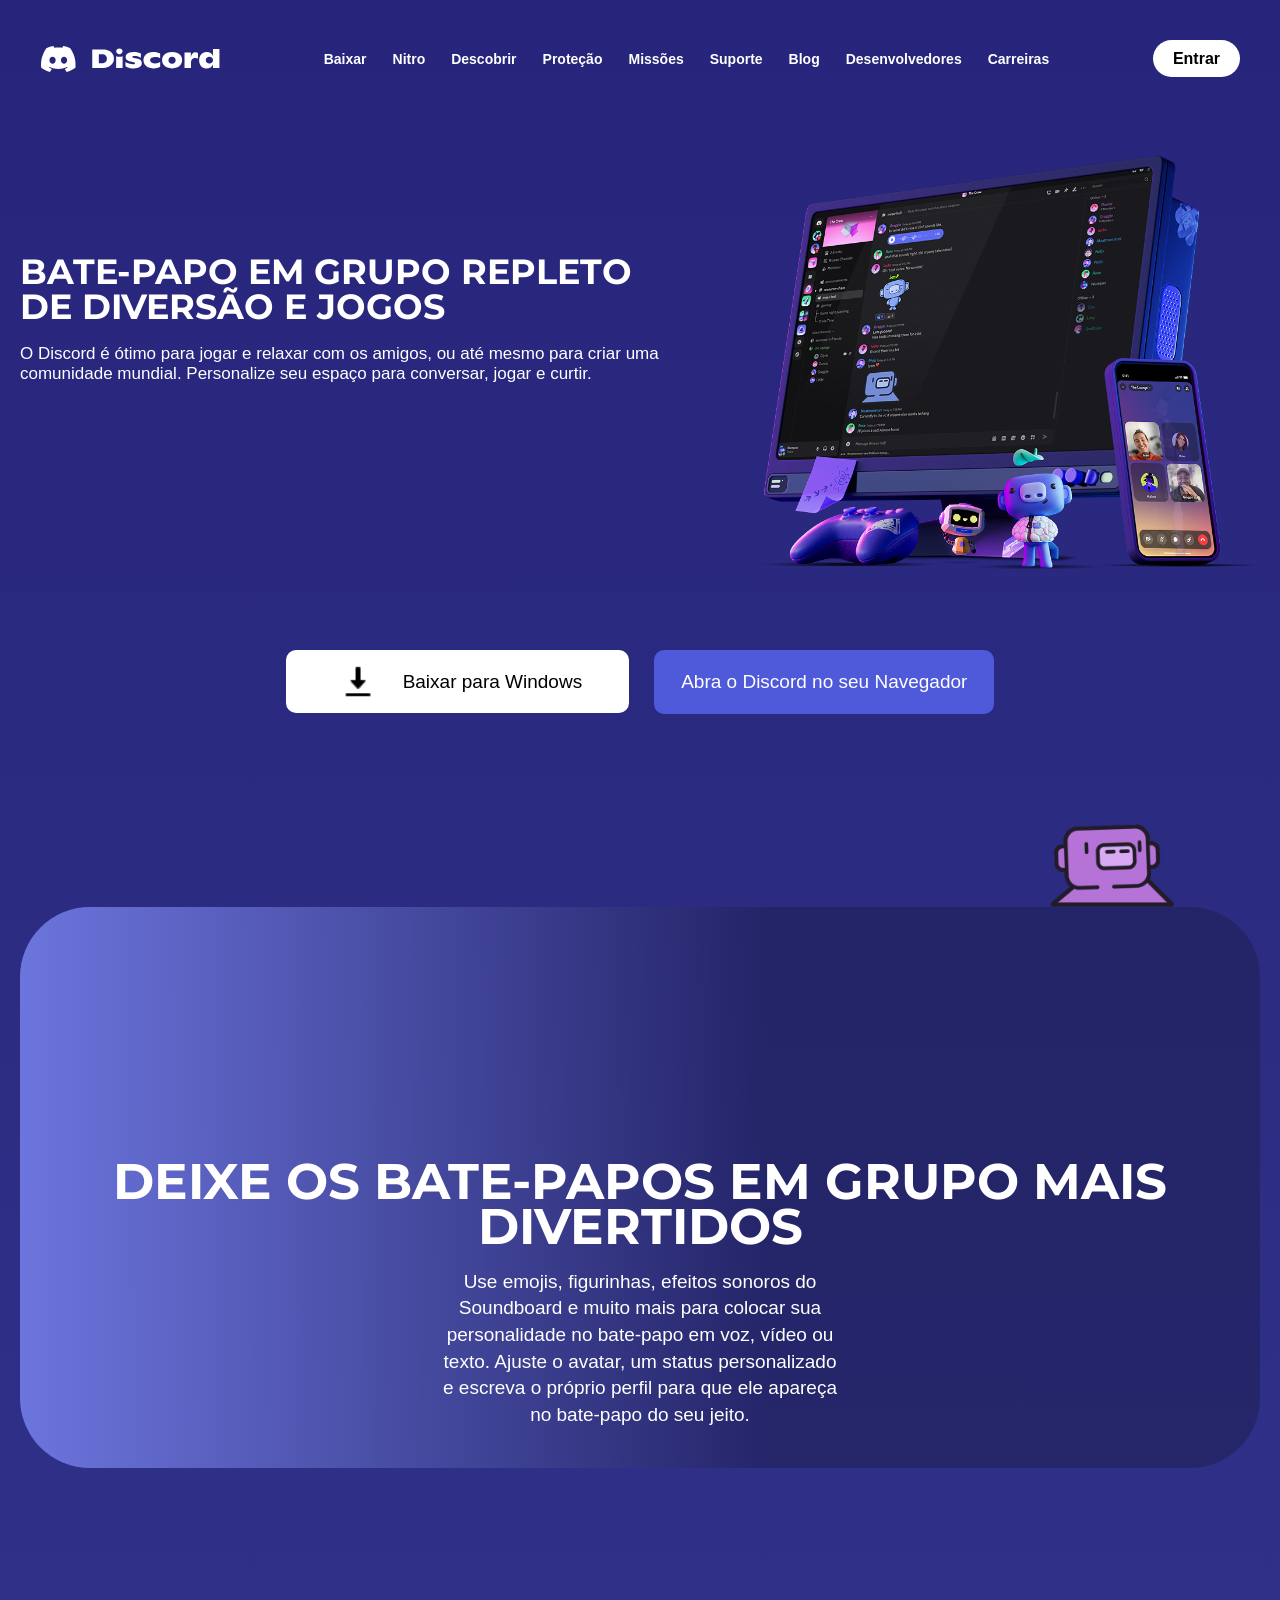
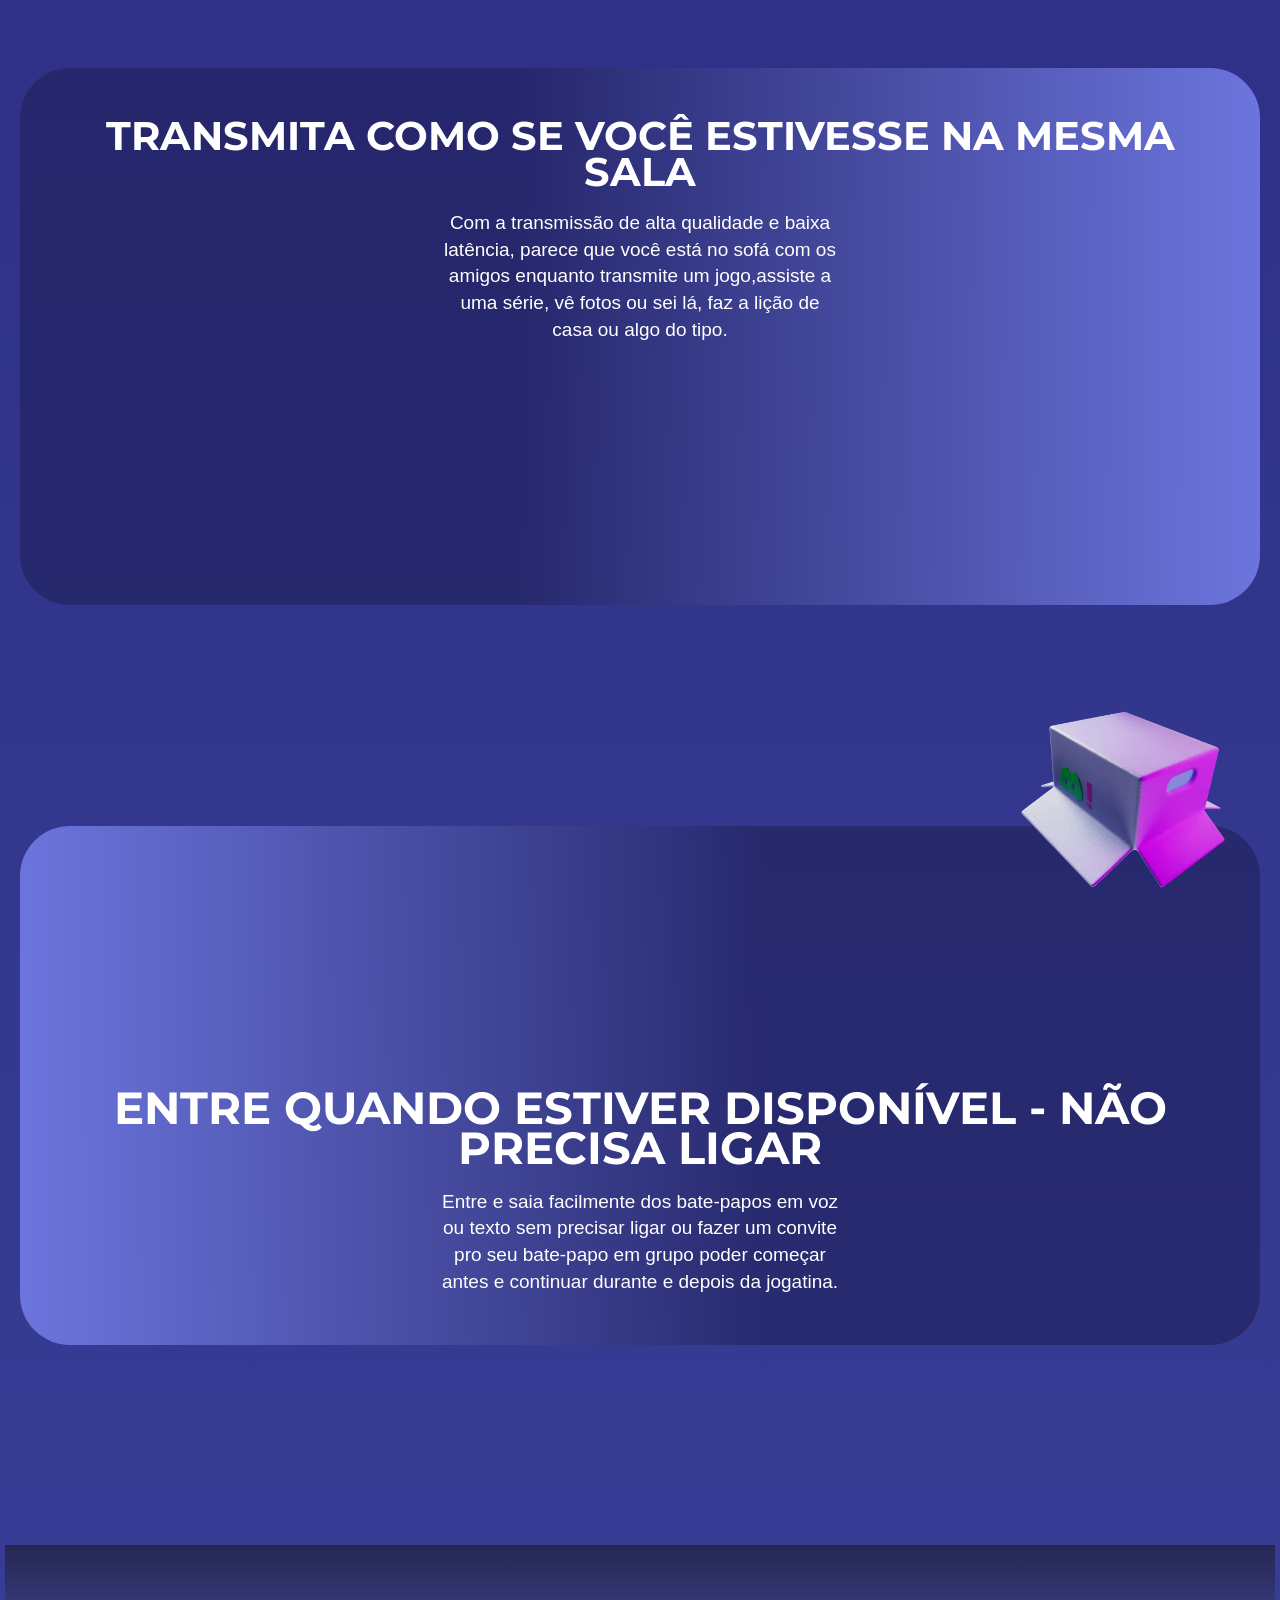
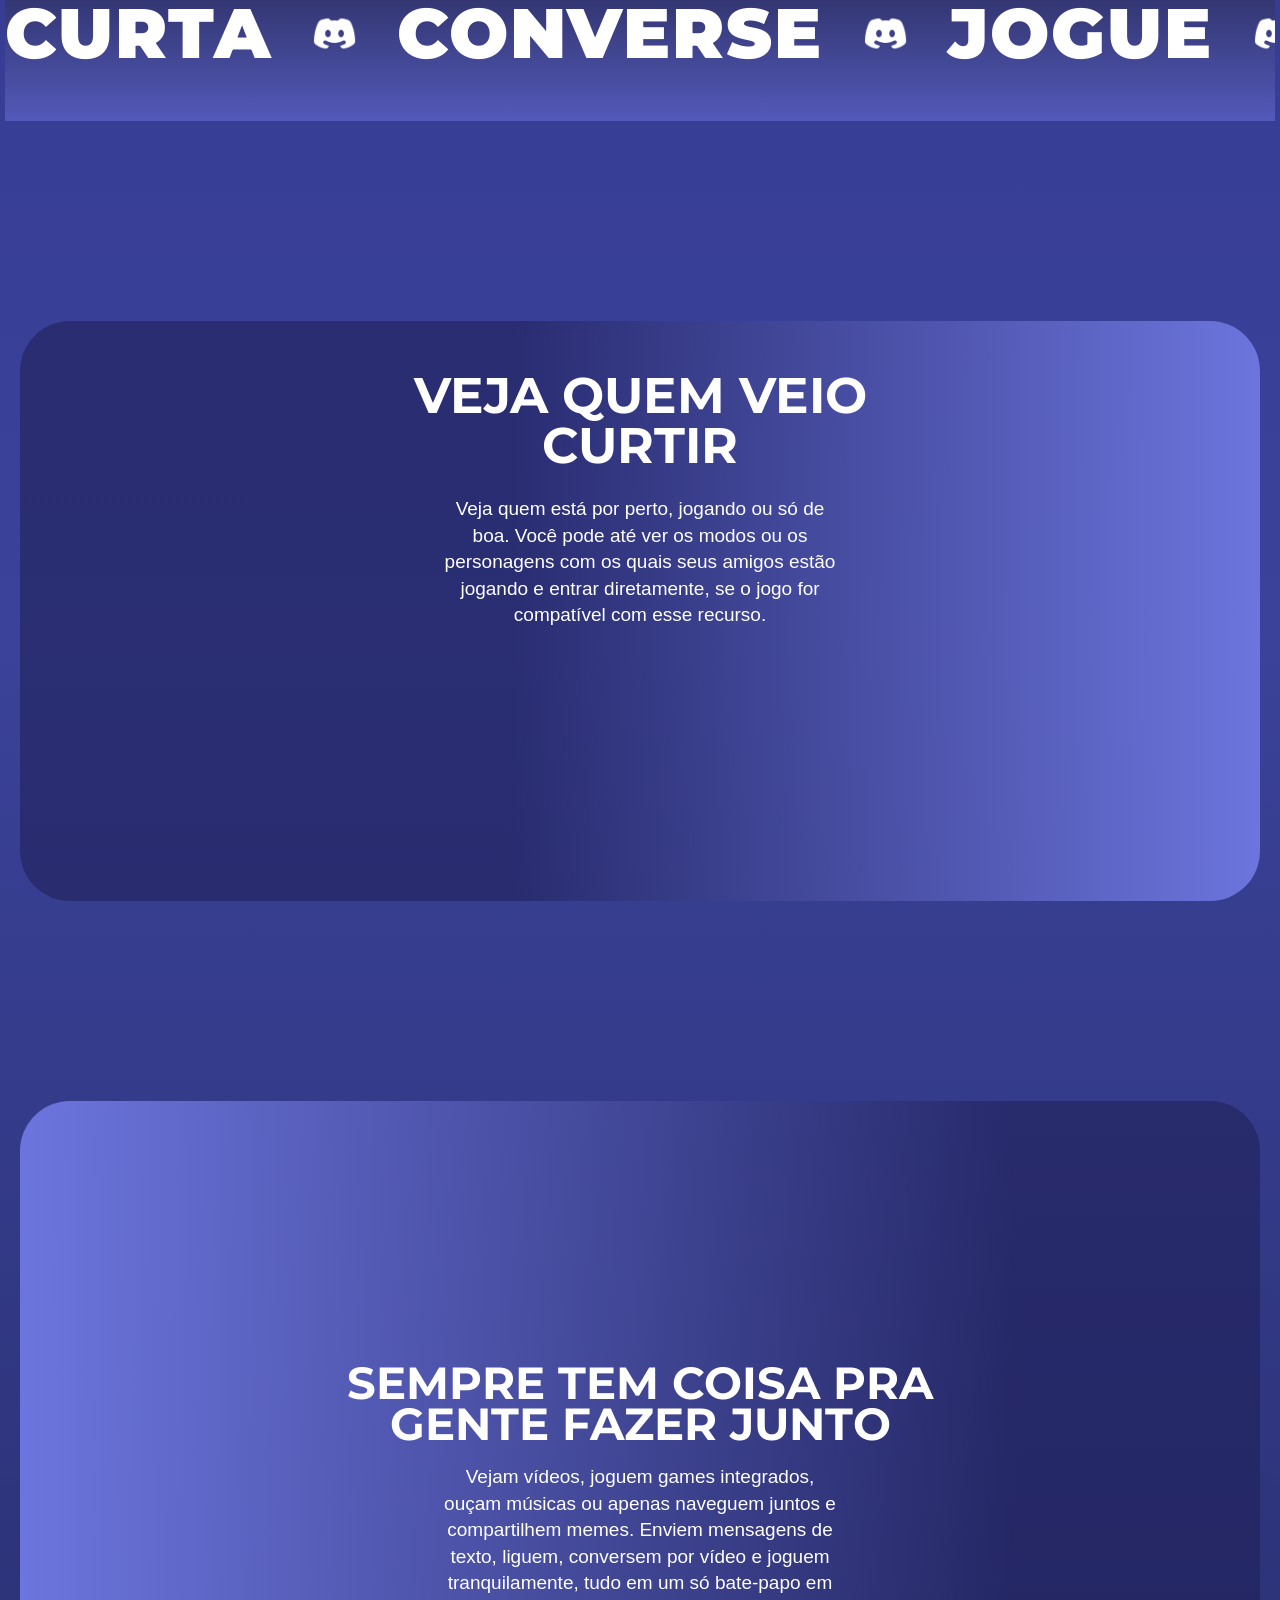
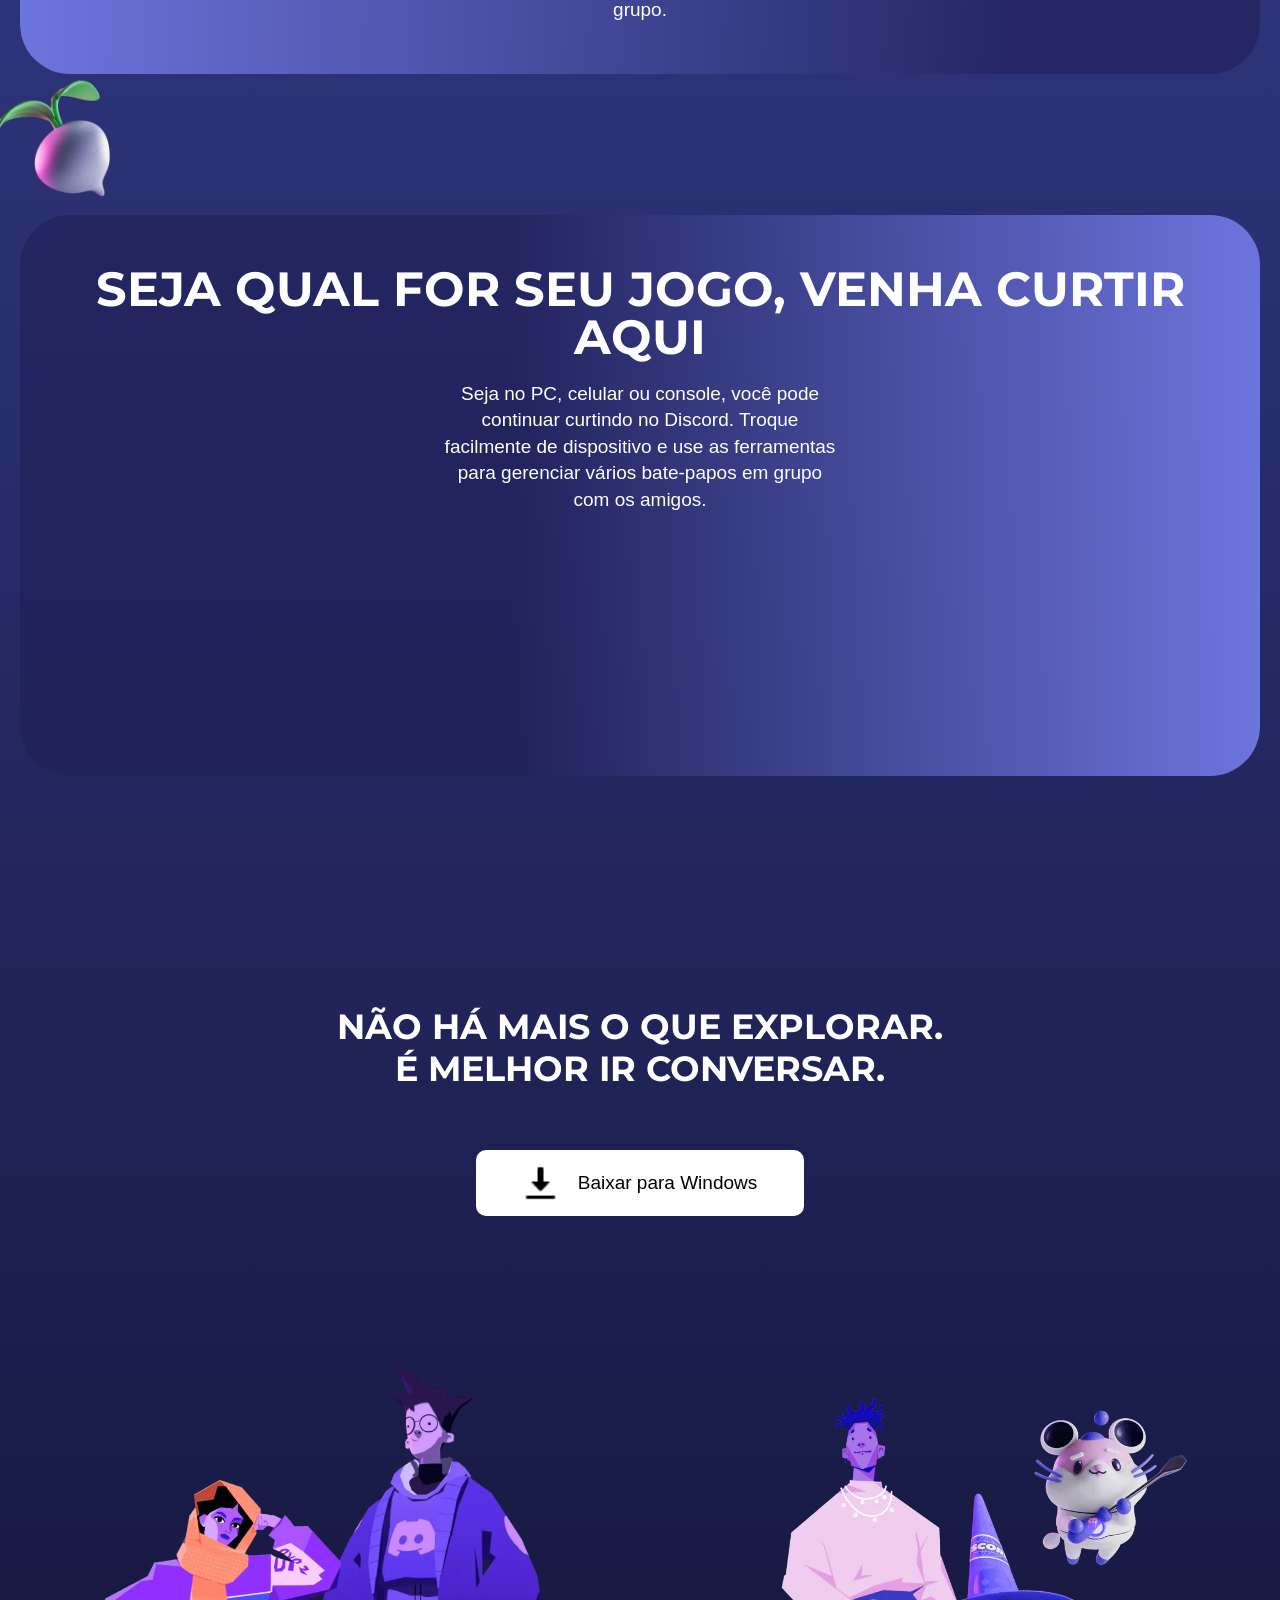
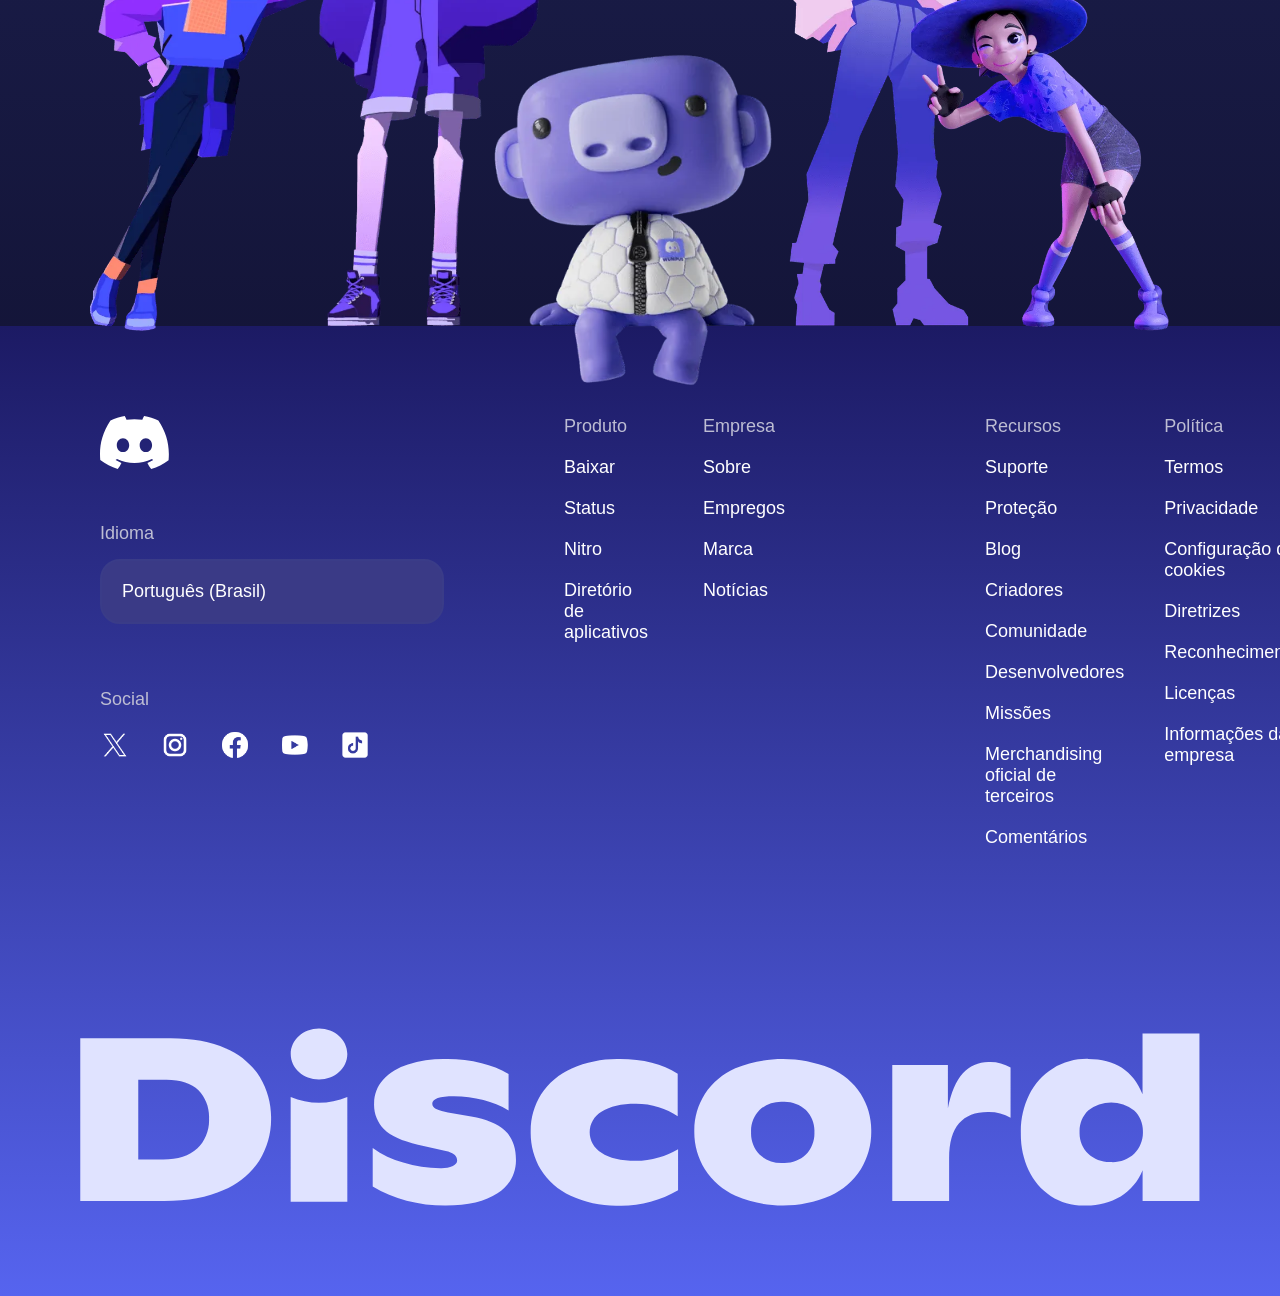
==== commit 9b6a1efd: "tela de login feita." ====
--- a/Discord/index.html
+++ b/Discord/index.html
@@ -9,7 +9,7 @@
 </head>
 <body>
     <header>
-        <img src="imagens/66e90ab9506850e8a5dd48e3_Discrod_MainLogo.svg" class="logo" alt="logo">
+        <img src="../Discord/src/imagens-footer/imagens/66e90ab9506850e8a5dd48e3_Discrod_MainLogo.svg" class="logo" alt="logo">
 
         <input type="checkbox" id="menu-toggle">
 
@@ -26,7 +26,7 @@
         </nav>
 
         <div class="header-acoes">
-                <a class="Entrar" href="#">Entrar</a>
+                <a class="Entrar" href="login/login.html">Entrar</a>
             
             <label for="menu-toggle" class="hamburger">☰</label>
         </div>
@@ -44,14 +44,14 @@
 
                 <!-- lado direito: texto -->
                 <div class="hero-imagem">
-                    <img src="imagens/6841ca4c5468891aedebb224_homepage-hero-mobile-858x803.webp" alt="img">
+                    <img src="../Discord/src/imagens-footer/imagens/6841ca4c5468891aedebb224_homepage-hero-mobile-858x803.webp" alt="img">
                 </div>
 
             </div>
 
             <div class="botoes">
                 <div class="botao-download">
-                    <img src="imagens/icons8-baixar-24.png" alt="Baixar para Windows" width="35px" height="38px" >
+                    <img src="../Discord/src/imagens-footer/imagens/icons8-baixar-24.png" alt="Baixar para Windows" width="35px" height="38px" >
                     <p>Baixar para Windows</p>
                 </div>
 
@@ -61,13 +61,13 @@
             </div>
             
             <div class="animacao">
-                <img class="animacao" src="imagens/imagem.animacao/6620ec7544fa3849c3cb27fc_party_wumpus.gif" width="130px" alt="svg">
+                <img class="animacao" src="../Discord/src/imagens-footer/imagens/6620ec7544fa3849c3cb27fc_party_wumpus.gif" width="130px" alt="svg">
             </div>
         
             <div class="div-main">
                 <div>
                     <video 
-                        src="imagens/video-1.mp4" width="750px" autoplay loop muted playsinline>
+                        src="../Discord/src/imagens-footer/videos/video-1.mp4" width="600px" autoplay loop muted playsinline>
                     </video>
                 </div>
                 <div class="conteudo-main">
@@ -96,19 +96,19 @@
                 
                 <div>
                     <video
-                        src="imagens/video-2.mp4" width="750px" autoplay loop muted playsinline>
+                        src="../Discord/src/imagens-footer/videos/video-2.mp4" width="600px" autoplay loop muted playsinline>
                     </video>
                 </div>
             </div>
 
             <div class="box">
-                <img src="imagens/6729d519a38959fc5dcc329a_Box.webp" width="230px" alt="box">
+                <img src="../Discord/src/imagens-footer/imagens/6729d519a38959fc5dcc329a_Box.webp" width="230px" alt="box">
             </div>
 
             <div class="div-main-3">
                 <div>
                     <video 
-                        src="imagens/video-3.mp4" width="750px" autoplay loop muted playsinline>
+                        src="../Discord/src/imagens-footer/videos/video-3.mp4" width="600px" autoplay loop muted playsinline>
                     </video>
                 </div>
                 <div class="conteudo-main-3">
@@ -126,17 +126,17 @@
             <div class="faixa">
                 <div class="faixa-conteudo">
                     <span>CURTA</span>
-                    <img src="imagens/icons8-logo-discord-48 (1).png" width="45px">
+                    <img src="../Discord/src/imagens-footer/imagens/icons8-logo-discord-48 (1).png" width="45px">
                     <span>CONVERSE</span>
-                    <img src="imagens/icons8-logo-discord-48 (1).png" width="45px">
+                    <img src="../Discord/src/imagens-footer/imagens/icons8-logo-discord-48 (1).png" width="45px">
                     <span>JOGUE</span>
-                    <img src="imagens/icons8-logo-discord-48 (1).png" width="45px">
+                    <img src="../Discord/src/imagens-footer/imagens/icons8-logo-discord-48 (1).png" width="45px">
                     <span>CURTA</span>
-                    <img src="imagens/icons8-logo-discord-48 (1).png" width="45px">
+                    <img src="../Discord/src/imagens-footer/imagens/icons8-logo-discord-48 (1).png" width="45px">
                     <span>CONVERSE</span>
-                    <img src="imagens/icons8-logo-discord-48 (1).png" width="45px">
+                    <img src="../Discord/src/imagens-footer/imagens/icons8-logo-discord-48 (1).png" width="45px">
                     <span>JOGUE</span>
-                    <img src="imagens/icons8-logo-discord-48 (1).png" width="45px">
+                    <img src="../Discord/src/imagens-footer/imagens/icons8-logo-discord-48 (1).png" width="45px">
                 </div>
             </div>
 
@@ -154,7 +154,7 @@
                 
                 <div>
                     <video
-                        src="imagens/video-4.mp4" width="750px" autoplay loop muted playsinline>
+                        src="src/imagens-footer/videos/video-4.mp4" width="600px" autoplay loop muted playsinline>
                     </video>
                 </div>
             </div>
@@ -162,7 +162,7 @@
             <div class="div-main-5">
                 <div>
                     <video 
-                        src="imagens/video-5.mp4" width="750px" autoplay loop muted playsinline>
+                        src="src/imagens-footer/videos/video-5.mp4" width="600px" autoplay loop muted playsinline>
                     </video>
                 </div>
                 <div class="conteudo-main-5">
@@ -177,7 +177,7 @@
                 </div>
             </div>
             <div class="cebola-main-5">
-                <img class="cebola" src="imagens/cebola-roxa.webp" alt="cebola-roxa">
+                <img class="cebola" src="../Discord/src/imagens-footer/imagens/cebola-roxa.webp" alt="cebola-roxa">
             </div>
 
             <div class="div-main-6">
@@ -194,7 +194,7 @@
                 
                 <div>
                     <video
-                        src="imagens/video-6.mp4" width="750px" autoplay loop muted playsinline>
+                        src="src/imagens-footer/videos/video-6.mp4" width="650px" autoplay loop muted playsinline>
                     </video>
                 </div>
             </div>
@@ -206,14 +206,14 @@
 
             <div class="botoes">
                 <div class="botao-download-1">
-                    <img src="imagens/icons8-baixar-24.png" alt="Baixar para Windows" width="35px" height="38px" >
+                    <img src="../Discord/src/imagens-footer/imagens/icons8-baixar-24.png" alt="Baixar para Windows" width="35px" height="38px" >
                     <p>Baixar para Windows</p>
                 </div>
             </div>
 
             <div class="gangue-container">
-                <img class="gangue" src="imagens/gangue.webp" alt="gangue" width="1100px">
-                <img class="porquinho" src="imagens/porquinho.webp" alt="porquinho" width="400px">
+                <img class="gangue" src="../Discord/src/imagens-footer/imagens/gangue.webp" alt="gangue" width="1100px">
+                <img class="porquinho" src="../Discord/src/imagens-footer/imagens/porquinho.webp" alt="porquinho" width="400px">
             </div>
 
         </main>
@@ -221,7 +221,7 @@
             <div class="footer-1">
 
                 <div class="coluna-1">
-                    <img src="imagens/Discord-footer.svg" alt="Discord" width="70px">
+                    <img src="../Discord/src/imagens-footer/imagens/Discord-footer.svg" alt="Discord" width="70px">
                     <div class="idioma">
                         <p>Idioma</p>
                         <p class="selecao-idioma">Português (Brasil)</p>
@@ -229,11 +229,11 @@
                     <div class="social">
                     <p>Social</p>
                     <div class="Redes-sociais">
-                        <img src="imagens-footer/icons8-x-50.png" alt="X">
-                        <img src="imagens-footer/icons8-instagram-50.png" alt="Instagram">
-                        <img src="imagens-footer/icons8-facebook-novo-50.png" alt="Facebook">
-                        <img src="imagens-footer/icons8-youtube-50.png" alt="Youtube">
-                        <img src="imagens-footer/icons8-tiktok-50.png" alt="TikTok">
+                        <img src="../Discord/src/imagens-footer/icons8-x-50.png" alt="X">
+                        <img src="../Discord/src/imagens-footer/icons8-instagram-50.png" alt="Instagram">
+                        <img src="../Discord/src/imagens-footer/icons8-facebook-novo-50.png" alt="Facebook">
+                        <img src="../Discord/src/imagens-footer/icons8-youtube-50.png" alt="Youtube">
+                        <img src="../Discord/src/imagens-footer/icons8-tiktok-50.png" alt="TikTok">
                     </div>
                 </div>
             </div>
@@ -280,7 +280,7 @@
         </div>
         
             <div class="imagem-discordbig">
-                <img src="imagens-footer/Discord-big.svg" alt="Discord">
+                <img src="../Discord/src/imagens-footer/Discord-big.svg" alt="Discord">
             </div>
         </footer>
     </article>
--- a/Discord/style.css
+++ b/Discord/style.css
@@ -6,7 +6,7 @@
 html, body {
     margin: 0;
     padding: 0;
-    background-image: linear-gradient(to bottom, #1C1A64, #3a4299);
+    background-image: linear-gradient(to bottom, #27247b, #3a4299, #070619);
     overflow-x: hidden;
 }
 
@@ -20,12 +20,11 @@
 
 header .logo {
     min-width: 100px;
-    width: 200px;
+    width: 180px;
 }
 
 nav {
     display: flex;
-    gap:20px;
     margin: auto;
 }
 
@@ -33,8 +32,16 @@
     font-family: Arial, Helvetica, sans-serif;
     color: white;
     text-decoration: none;
-    font-size: 18px;
+    font-size: 16px;
     font-weight: bold;
+    padding: 10px 12px;     
+    border: 1px solid transparent; 
+    border-radius: 12px;
+}
+
+nav a:hover {
+    border-color: #3A3C88;
+    background-color: #7873f9;
 }
 
 .Entrar {
@@ -43,7 +50,7 @@
     font-size: 16px;
     text-decoration: none;
     font-weight: bolder;
-    border: 2px solid white;
+    border:white;
     background-color: white;
     padding: 10px 20px;
     border-radius: 20px;
@@ -52,6 +59,7 @@
 
 .Entrar:hover {
     background-color: #c7c2c2;
+    border: #c7c2c2;
 }
 
 
@@ -60,7 +68,6 @@
     display: none;
 }
 
-/* Esconde o hamburguer em telas grandes */
 .hamburger {
     display: none;
     color: white;
@@ -74,21 +81,22 @@
 
 .hero {
     display: flex;
-    flex-direction: row;      /* lado a lado */
-    align-items: center;      /* centraliza verticalmente */
+    flex-direction: row;    
+    align-items: center;     
     gap: 100px;
 }
 
 /* lado esquerdo */
 .hero-imagem img {
-    width: 700px;
-    margin-top: -100px;
+    width: 600px;
+    margin-top: -190px;
 }
 
 /* lado direito */
 .hero-texto {
     display: flex;
-    flex-direction: column;   /* h1 e p empilhados */
+    flex-direction: column; 
+    margin-bottom: 100px;
     gap: 20px;
 
 }
@@ -96,8 +104,8 @@
 main h1 {
     color: white;
     font-family: 'Montserrat', sans-serif;
-    font-size: 60px;
-    line-height: 1;         /* era 3.3rem, esse valor fazia as linhas colarem */
+    font-size: 55px;
+    line-height: 1;       
 }
 
 main p {
@@ -109,8 +117,8 @@
 .botoes {
     display: flex;
     gap: 20px;
-    margin-top: 40px;        /* espaço acima dos botões */
-    justify-content: center; /* centraliza horizontalmente */
+    margin-top: 40px;       
+    justify-content: center; 
     margin-bottom: 30px;
 }
 
@@ -232,7 +240,7 @@
     display: flex;
     flex-direction: column;   /* h1 e p empilhados */
     gap: 20px;
-    padding: 40px;
+    padding: 50px;
     margin-left: 15px;
 }
 
@@ -267,6 +275,7 @@
 .conteudo-main-3 {
     display: flex;
     flex-direction: column;   /* h1 e p empilhados */
+    padding: 50px;
     gap: 20px;
 }
 
@@ -324,9 +333,9 @@
     align-items: center;      /* centraliza verticalmente o texto em relação ao vídeo */
     background-image: linear-gradient(to left, #6C75DD, #1e1e5590 60%);
     border-radius: 130px;
-    padding: 10px;
     gap: 25px;    
     margin-top: 200px;
+    
 }
 
 .div-main-4 video {
@@ -352,7 +361,7 @@
     display: flex;
     flex-direction: column;   /* h1 e p empilhados */
     gap: 25px;
-    padding: 100px;
+    padding: 50px;
     margin-left: 25px;
 }
 
@@ -362,7 +371,6 @@
     background-image: linear-gradient(to right, #6C75DD, #1e1e5590 80%);
     border-radius: 130px;
     margin-top: 200px;
-    padding: 10px;
     gap: 15px;   
 }
 
@@ -389,7 +397,7 @@
     display: flex;
     flex-direction: column;   /* h1 e p empilhados */
     gap: 20px;
-    padding: 100px;
+    padding: 50px;
 }
 
 .cebola-main-5 {
@@ -409,7 +417,6 @@
     align-items: center;      /* centraliza verticalmente o texto em relação ao vídeo */
     background-image: linear-gradient(to left, #6C75DD, #1e1e5590 60%);
     border-radius: 130px;
-    padding: 10px;
     gap: 15px;   
 }
 
@@ -436,7 +443,7 @@
     display: flex;
     flex-direction: column;   /* h1 e p empilhados */
     gap: 20px;
-    padding: 40px;
+    padding: 50px;
     margin-left: 15px;
 }
 
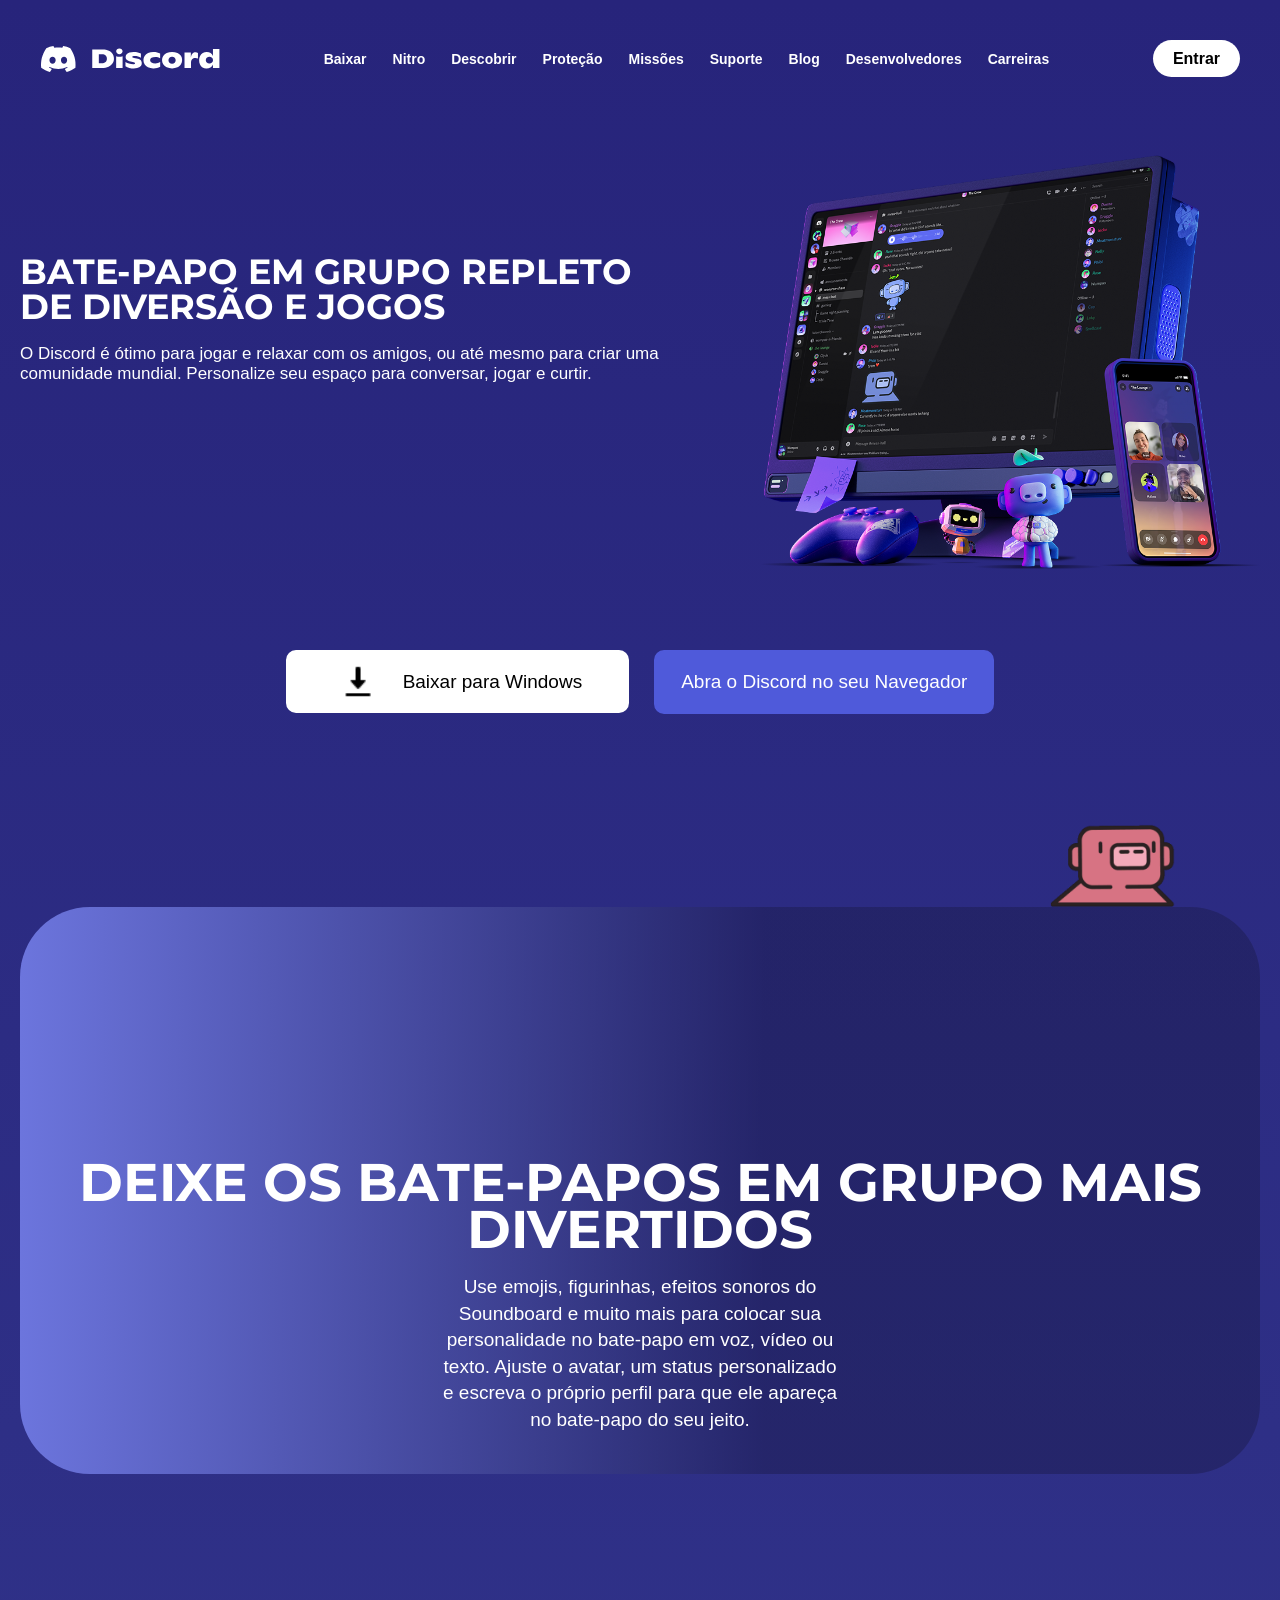
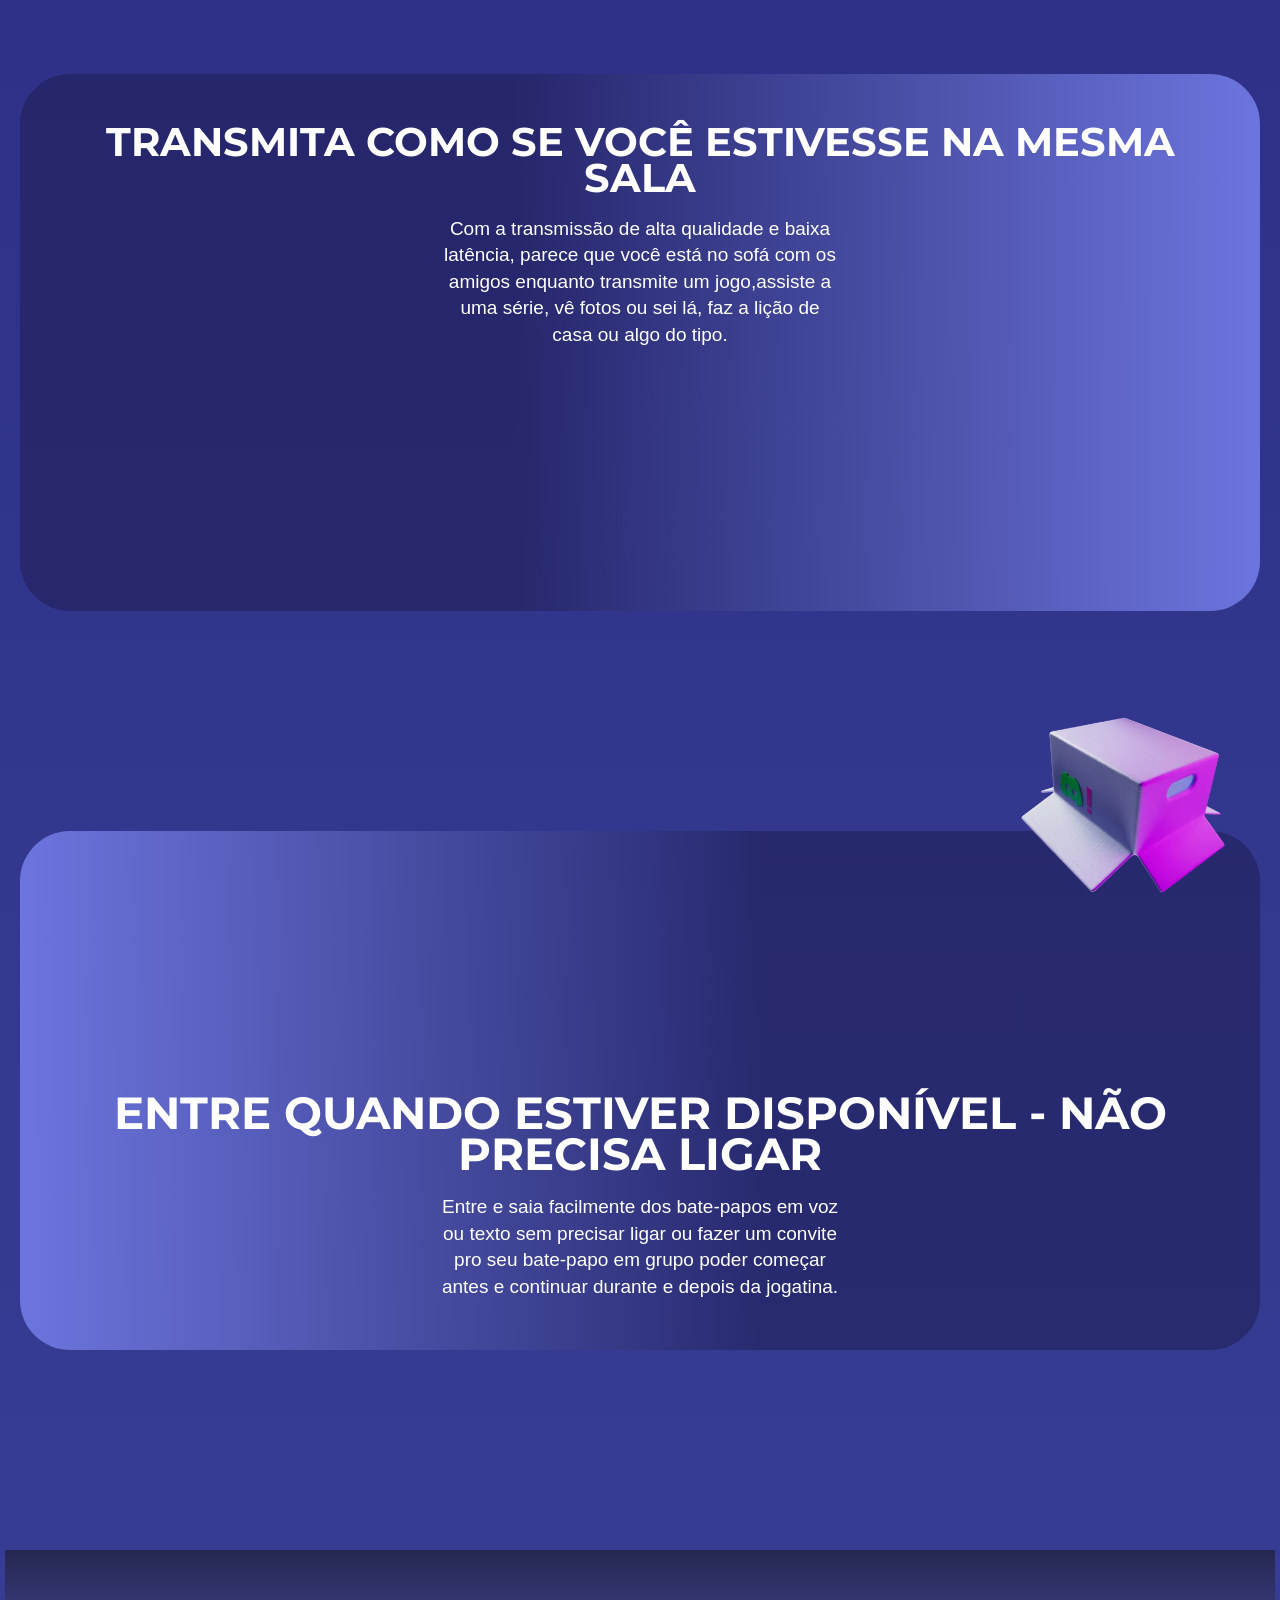
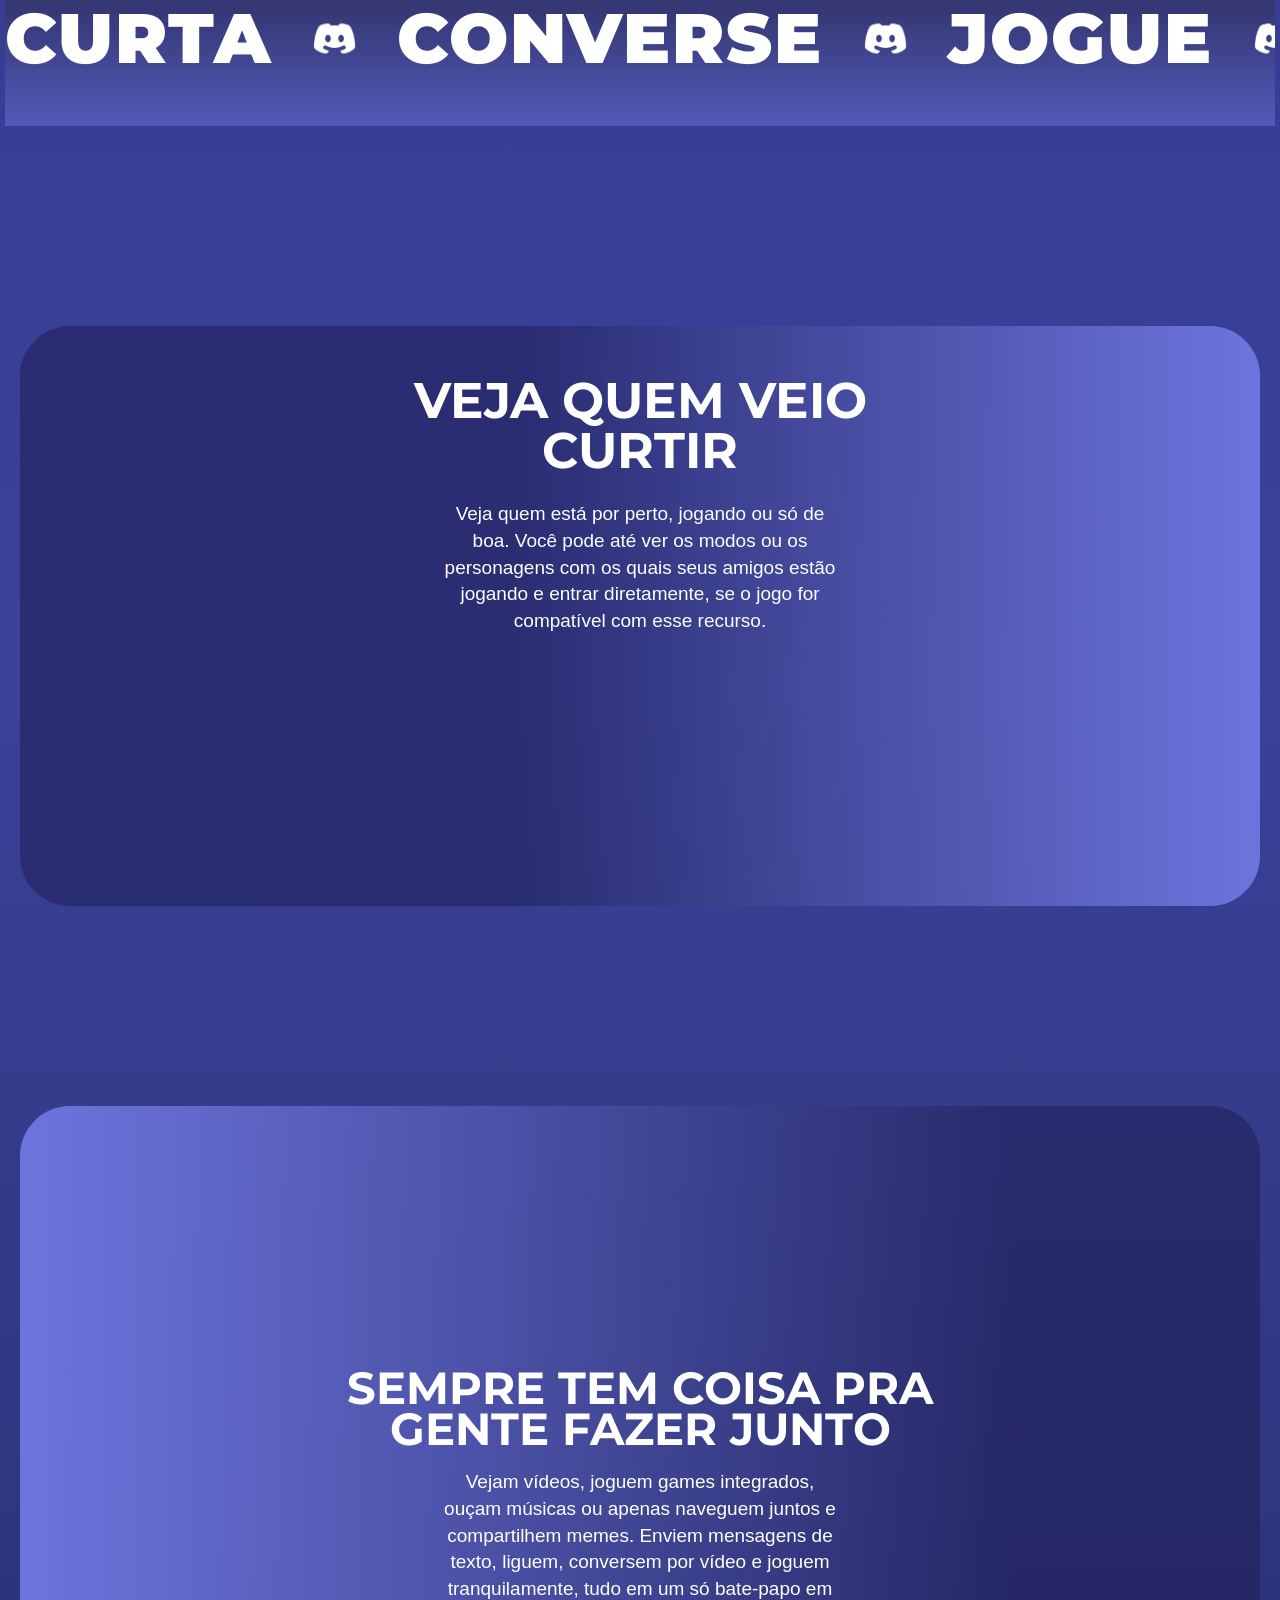
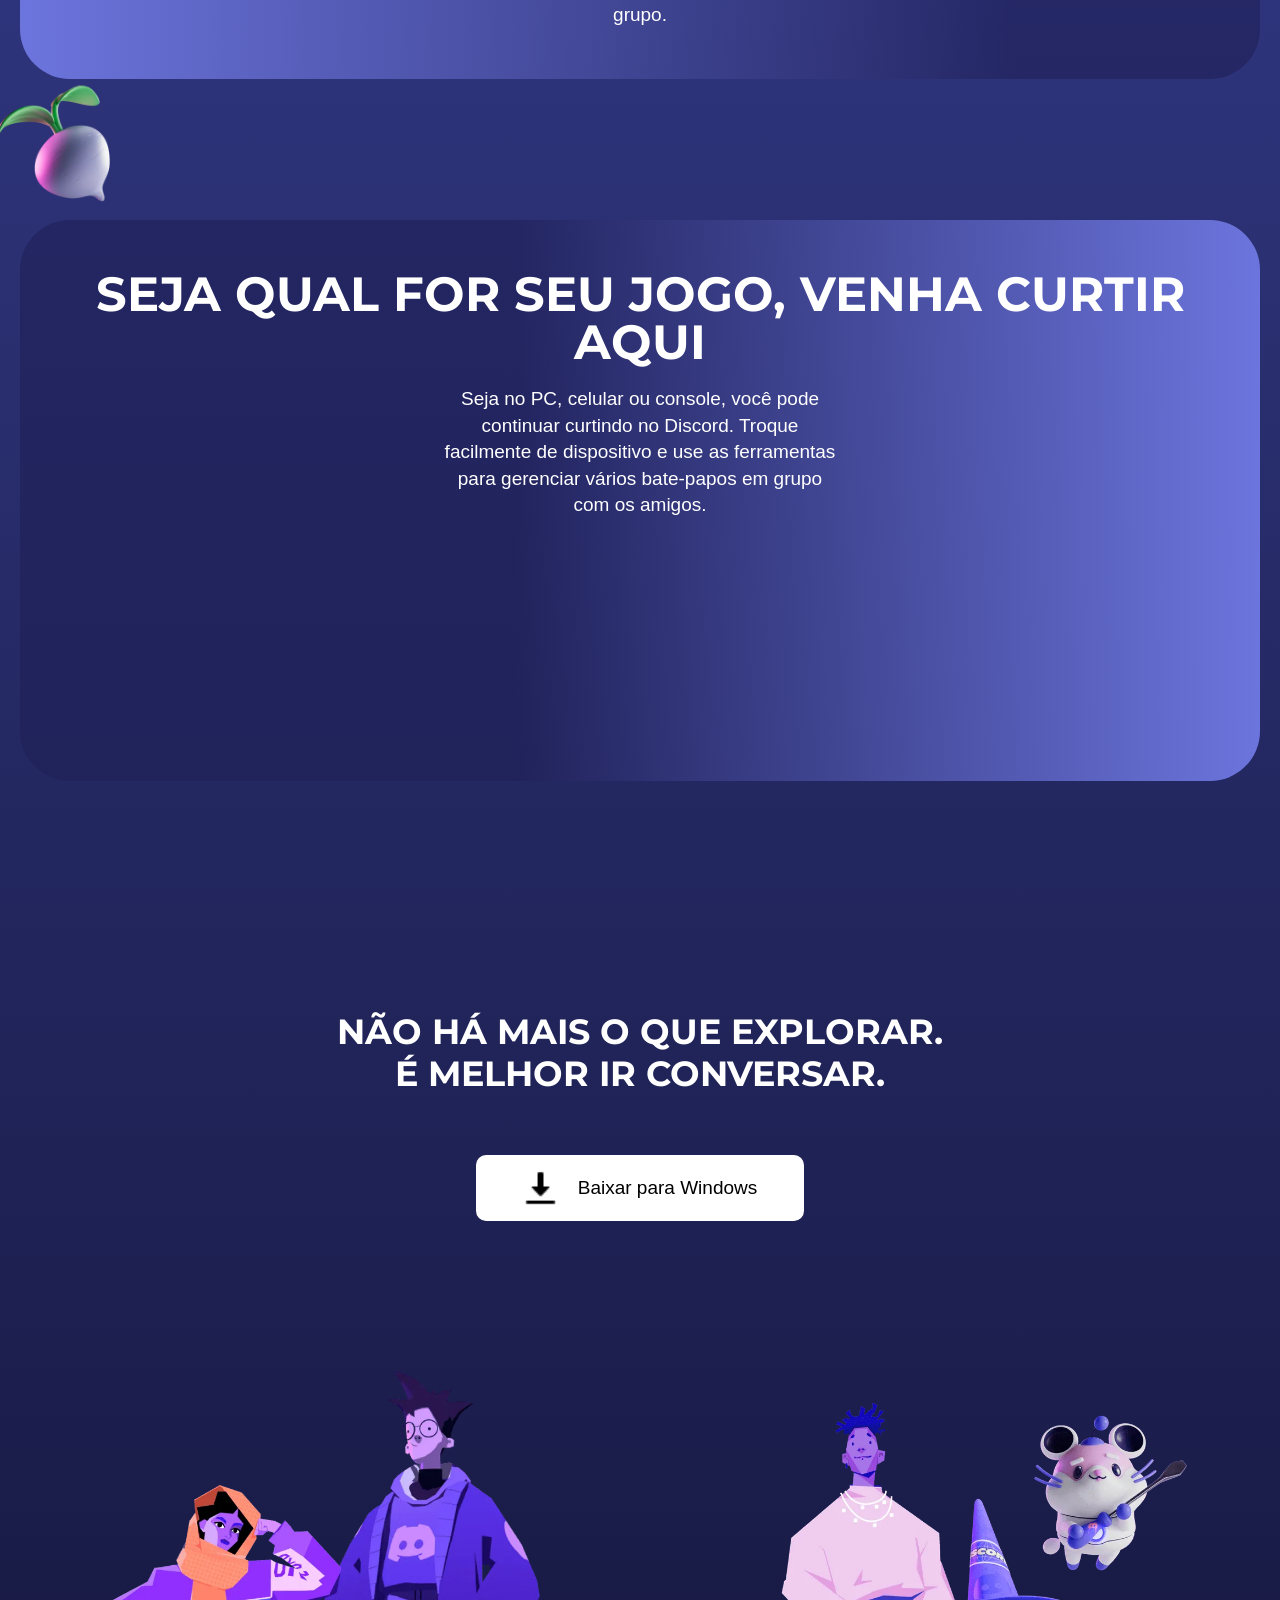
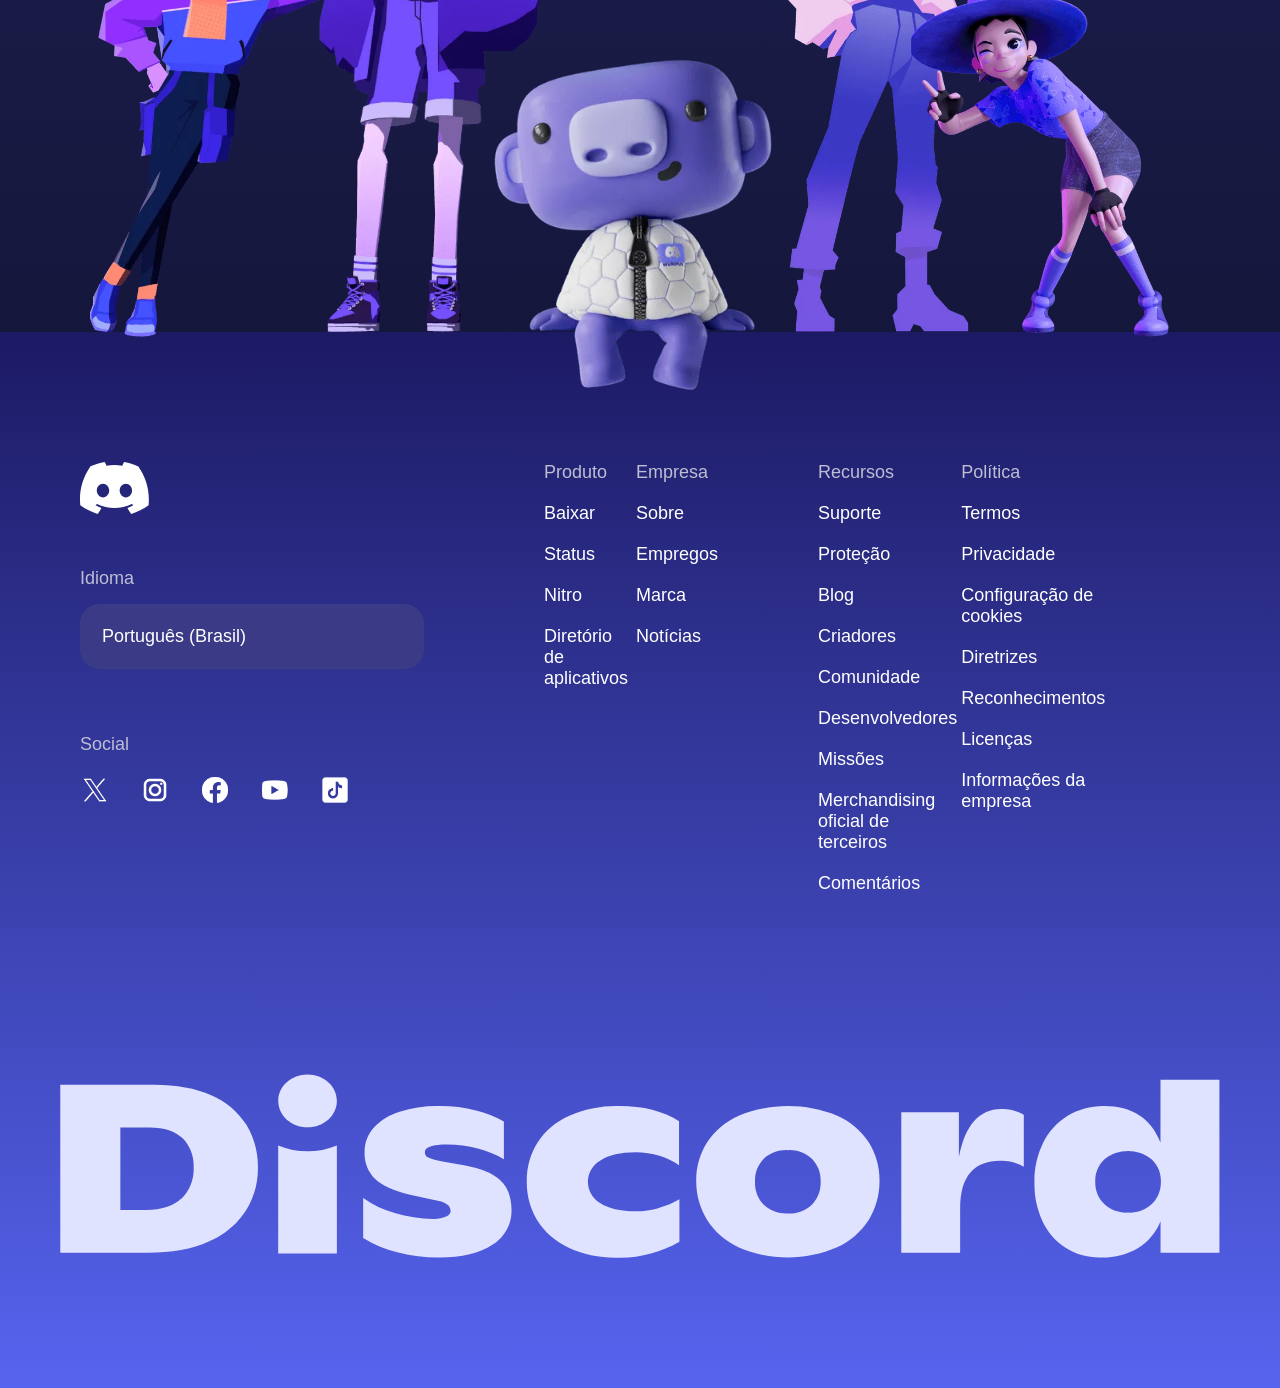
==== commit 3efdc49b: "colocando imagens para nova aba" ====
--- a/Discord/index.html
+++ b/Discord/index.html
@@ -50,10 +50,12 @@
             </div>
 
             <div class="botoes">
-                <div class="botao-download">
-                    <img src="../Discord/src/imagens-footer/imagens/icons8-baixar-24.png" alt="Baixar para Windows" width="35px" height="38px" >
-                    <p>Baixar para Windows</p>
-                </div>
+                <a href="https://discord.com/api/downloads/distributions/app/installers/latest?channel=stable&platform=win&arch=x64">
+                    <div class="botao-download">
+                        <img src="../Discord/src/imagens-footer/imagens/icons8-baixar-24.png" alt="Baixar para Windows" width="35px" height="38px">
+                        <p>Baixar para Windows</p>
+                    </div>
+                </a>
 
                 <div class="botao-navegador">
                     <p>Abra o Discord no seu Navegador</p>
--- a/Discord/style.css
+++ b/Discord/style.css
@@ -89,7 +89,7 @@
 /* lado esquerdo */
 .hero-imagem img {
     width: 600px;
-    margin-top: -190px;
+    margin-top: -100px;
 }
 
 /* lado direito */
@@ -111,7 +111,7 @@
 main p {
     color: white;
     font-family: Arial, Helvetica, sans-serif;
-    font-size: 25px;
+    font-size: 22px;
 }
 
 .botoes {
@@ -146,6 +146,10 @@
     border: 2px solid #c7c2c2;
 }
 
+.botoes a {
+    text-decoration: none;
+}
+
 .botao-navegador {
     display: flex;
     border: 2px solid #4F5ADA;
@@ -190,7 +194,7 @@
 .div-main h1 {
     color: white;
     font-family: 'Montserrat', sans-serif;
-    font-size: 50px;
+    font-size: 53px;
     line-height: 0.9;
 }
 .div-main p {
@@ -198,7 +202,7 @@
     font-family: Arial, Helvetica, sans-serif;
     font-size: 22px;
     line-height: 1.4;
-    max-width: 400px;            /* largura máxima do texto */
+    max-width: 800px;            /* largura máxima do texto */
 }
 
 .conteudo-main {
@@ -233,7 +237,7 @@
     font-family: Arial, Helvetica, sans-serif;
     font-size: 21px;
     line-height: 1.4;
-    max-width: 400px;            /* largura máxima do texto */
+    max-width: 800px;            /* largura máxima do texto */
 }
 
 .conteudo-main-2 {
@@ -269,7 +273,7 @@
     font-family: Arial, Helvetica, sans-serif;
     font-size: 22px;
     line-height: 1.4;
-    max-width: 400px;            /* largura máxima do texto */
+    max-width: 800px;            /* largura máxima do texto */
 }
 
 .conteudo-main-3 {
@@ -354,7 +358,7 @@
     font-family: Arial, Helvetica, sans-serif;
     font-size: 22px;
     line-height: 1.4;
-    max-width: 1000px;            /* largura máxima do texto */
+    max-width: 800px;            
 }
 
 .conteudo-main-4 {
@@ -390,7 +394,7 @@
     font-family: Arial, Helvetica, sans-serif;
     font-size: 22px;
     line-height: 1.4;
-    max-width: 400px;            /* largura máxima do texto */
+    max-width: 800px;            /* largura máxima do texto */
 }
 
 .conteudo-main-5 {
@@ -436,7 +440,7 @@
     font-family: Arial, Helvetica, sans-serif;
     font-size: 20px;
     line-height: 1.4;
-    max-width: 400px;            /* largura máxima do texto */
+    max-width: 800px;            /* largura máxima do texto */
 }
 
 .conteudo-main-6 {
@@ -507,7 +511,7 @@
     margin-left: -150px;
     margin-right: -150px;
     margin-top: -170px;
-    padding: 90px 250px;
+    padding: 130px 230px;
 }
 
 footer p {
@@ -566,21 +570,21 @@
     display: flex;
     flex-direction: column;
     gap: 20px;
-    margin-left: 55px;
+    margin-left: 8px;
 }
 
 .coluna-4 {
     display: flex;
     flex-direction: column;
     gap: 20px;
-    margin-left: 200px;
+    margin-left: 100px;
 }
 
 .coluna-5 {
     display: flex;
     flex-direction: column;
     gap: 20px;
-    margin-left: 40px;
+    margin-left: 4px;
 }
 
 .footer-1 {
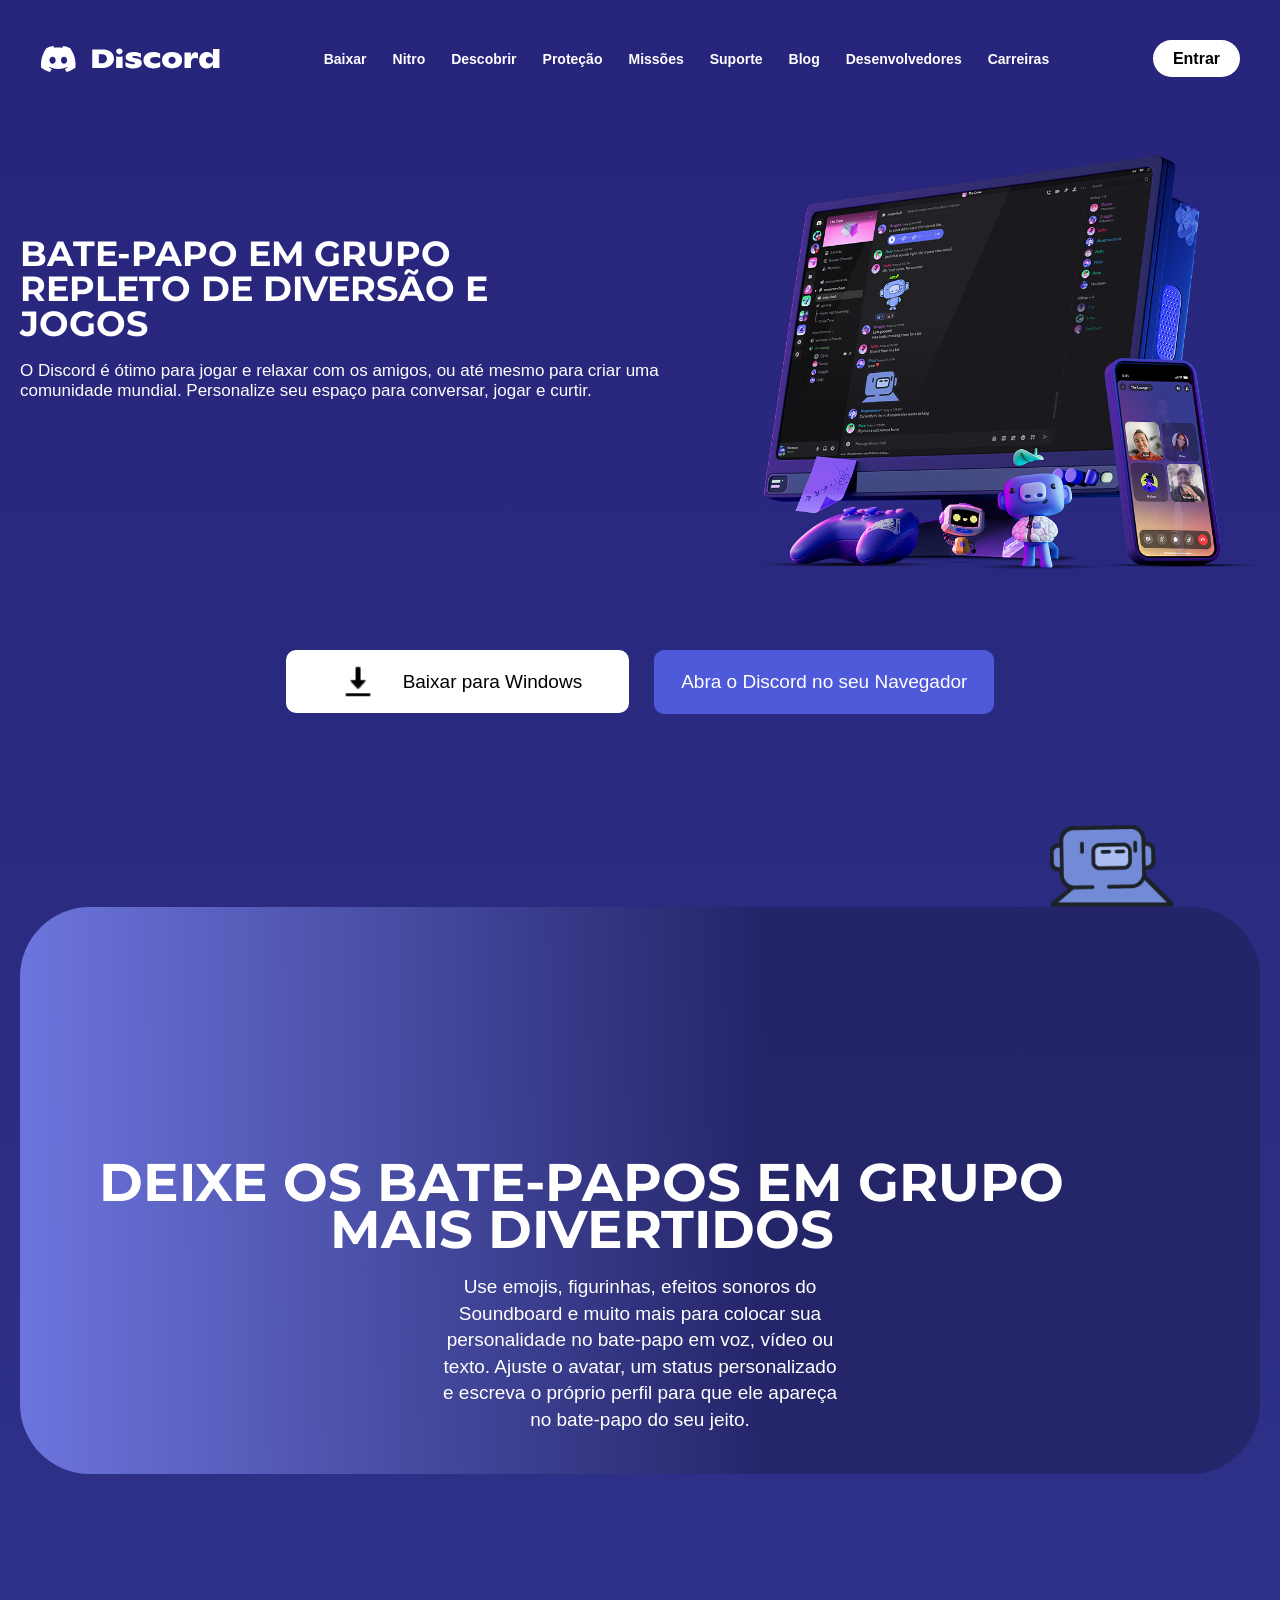
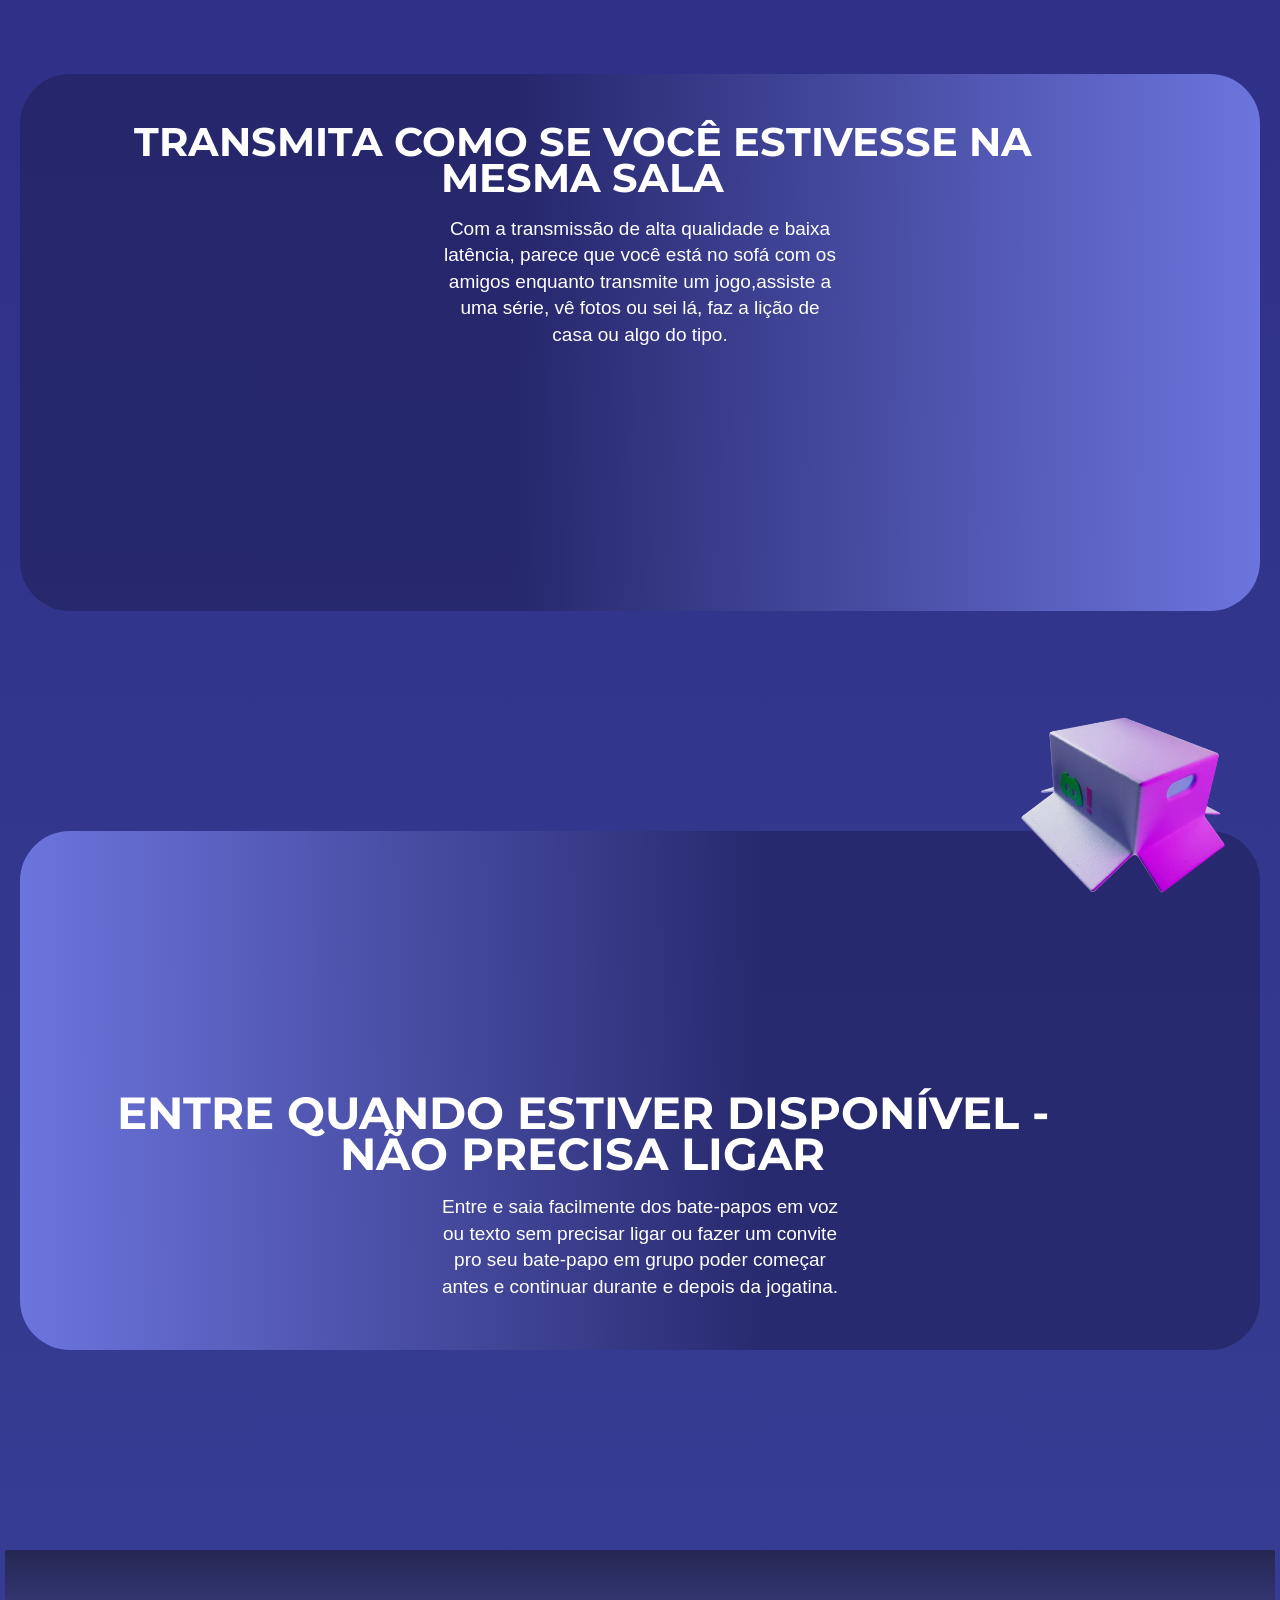
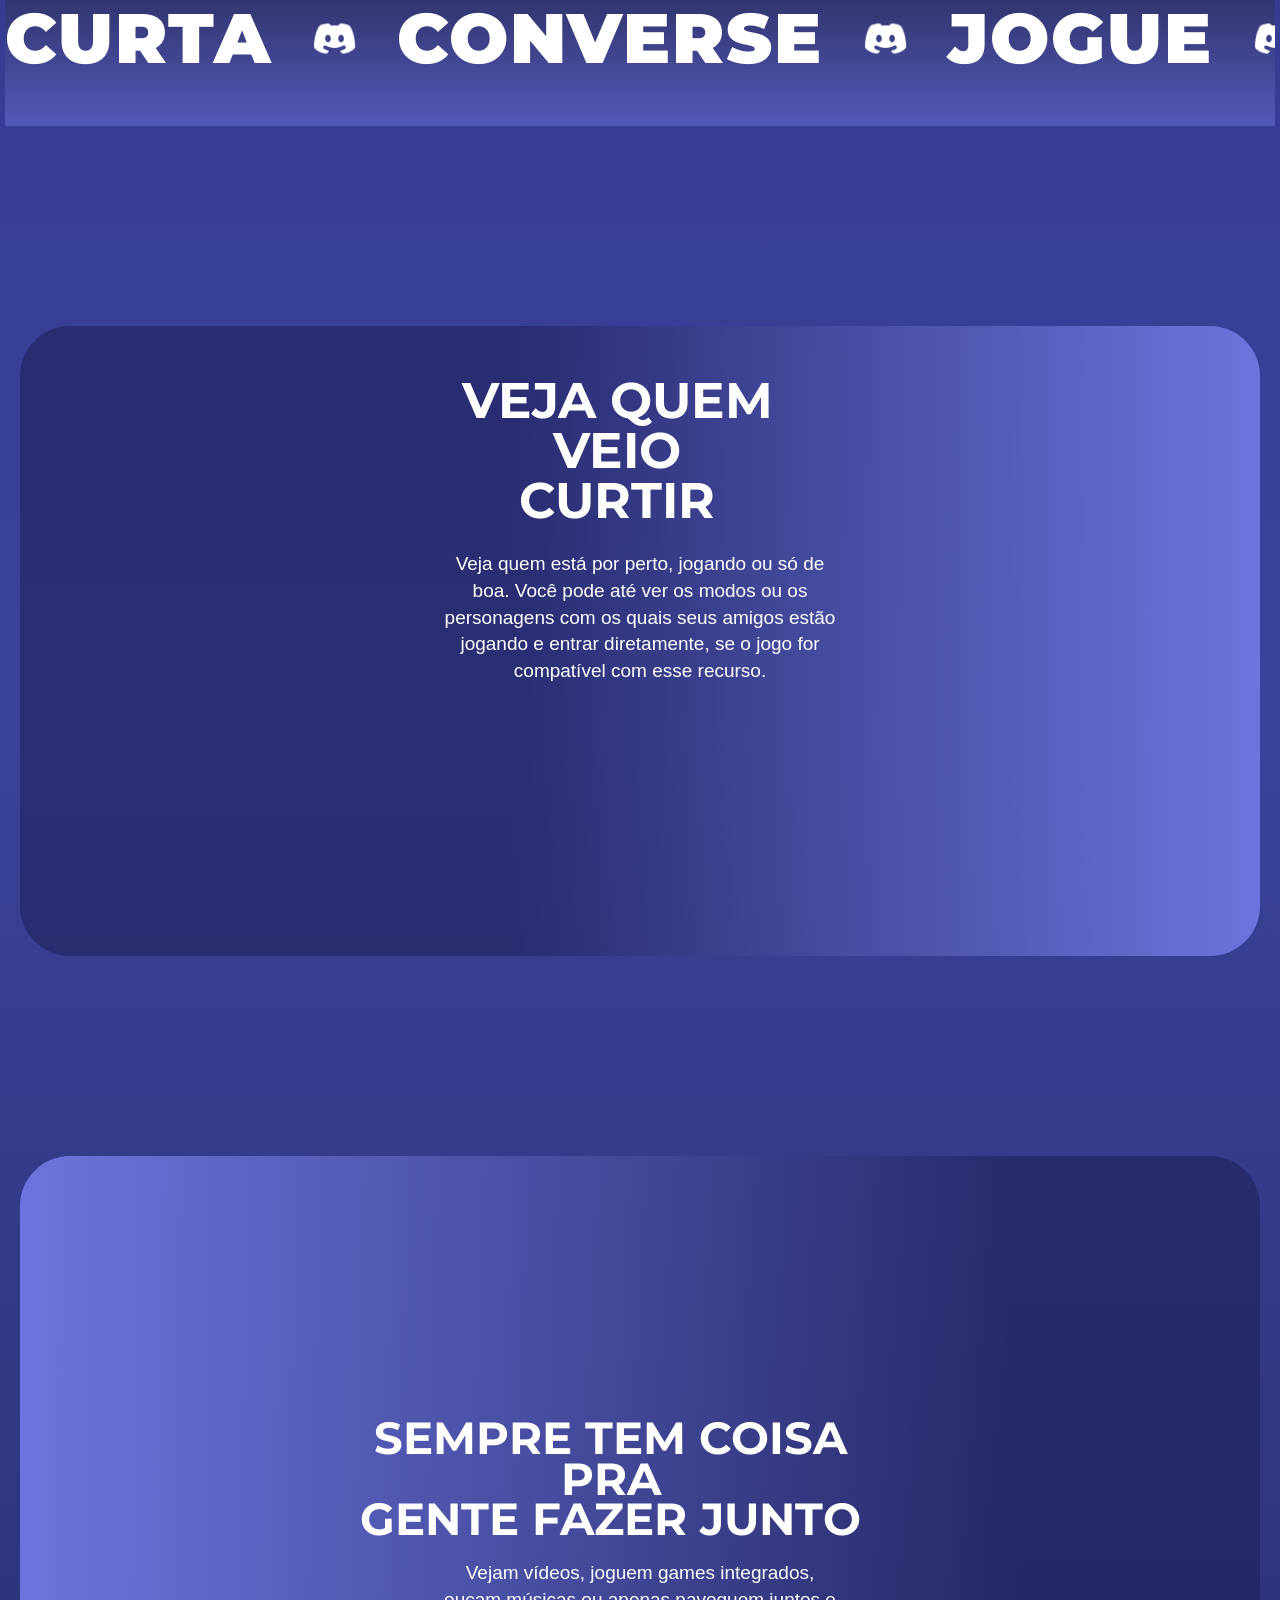
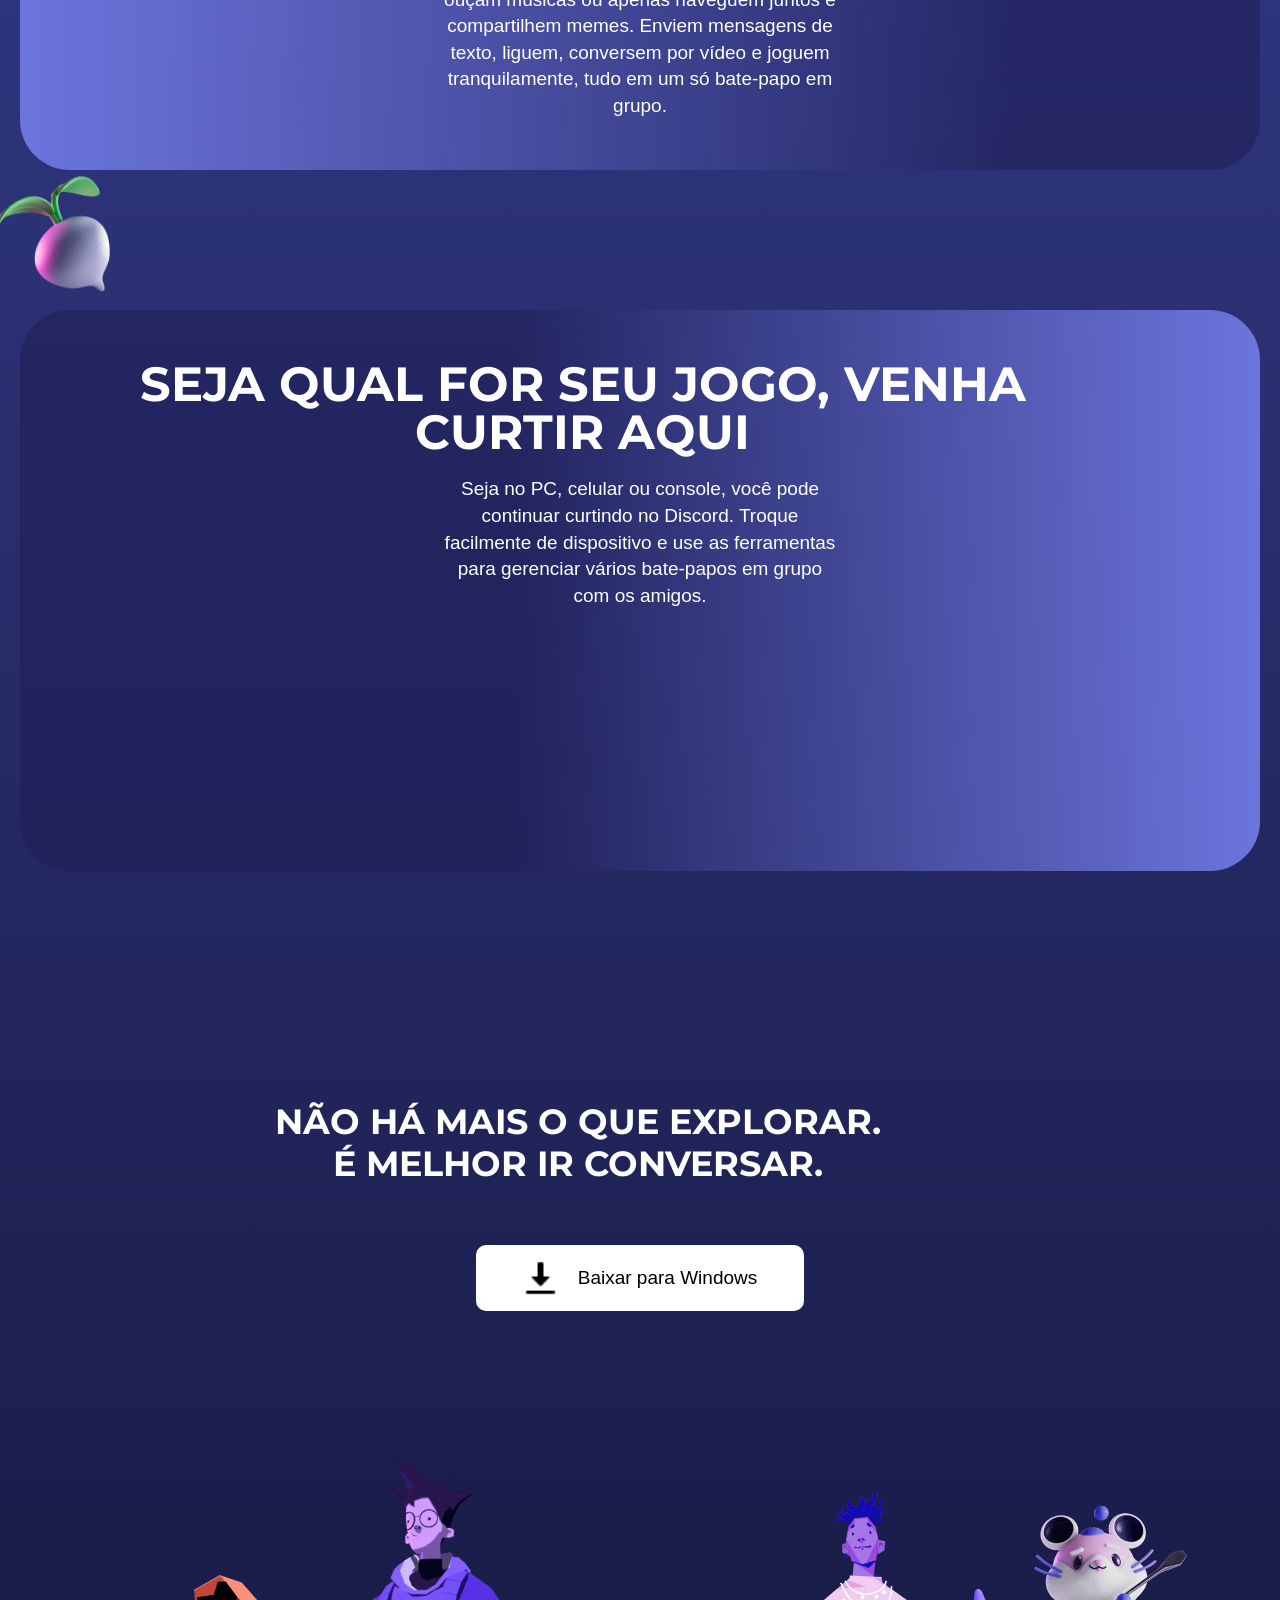
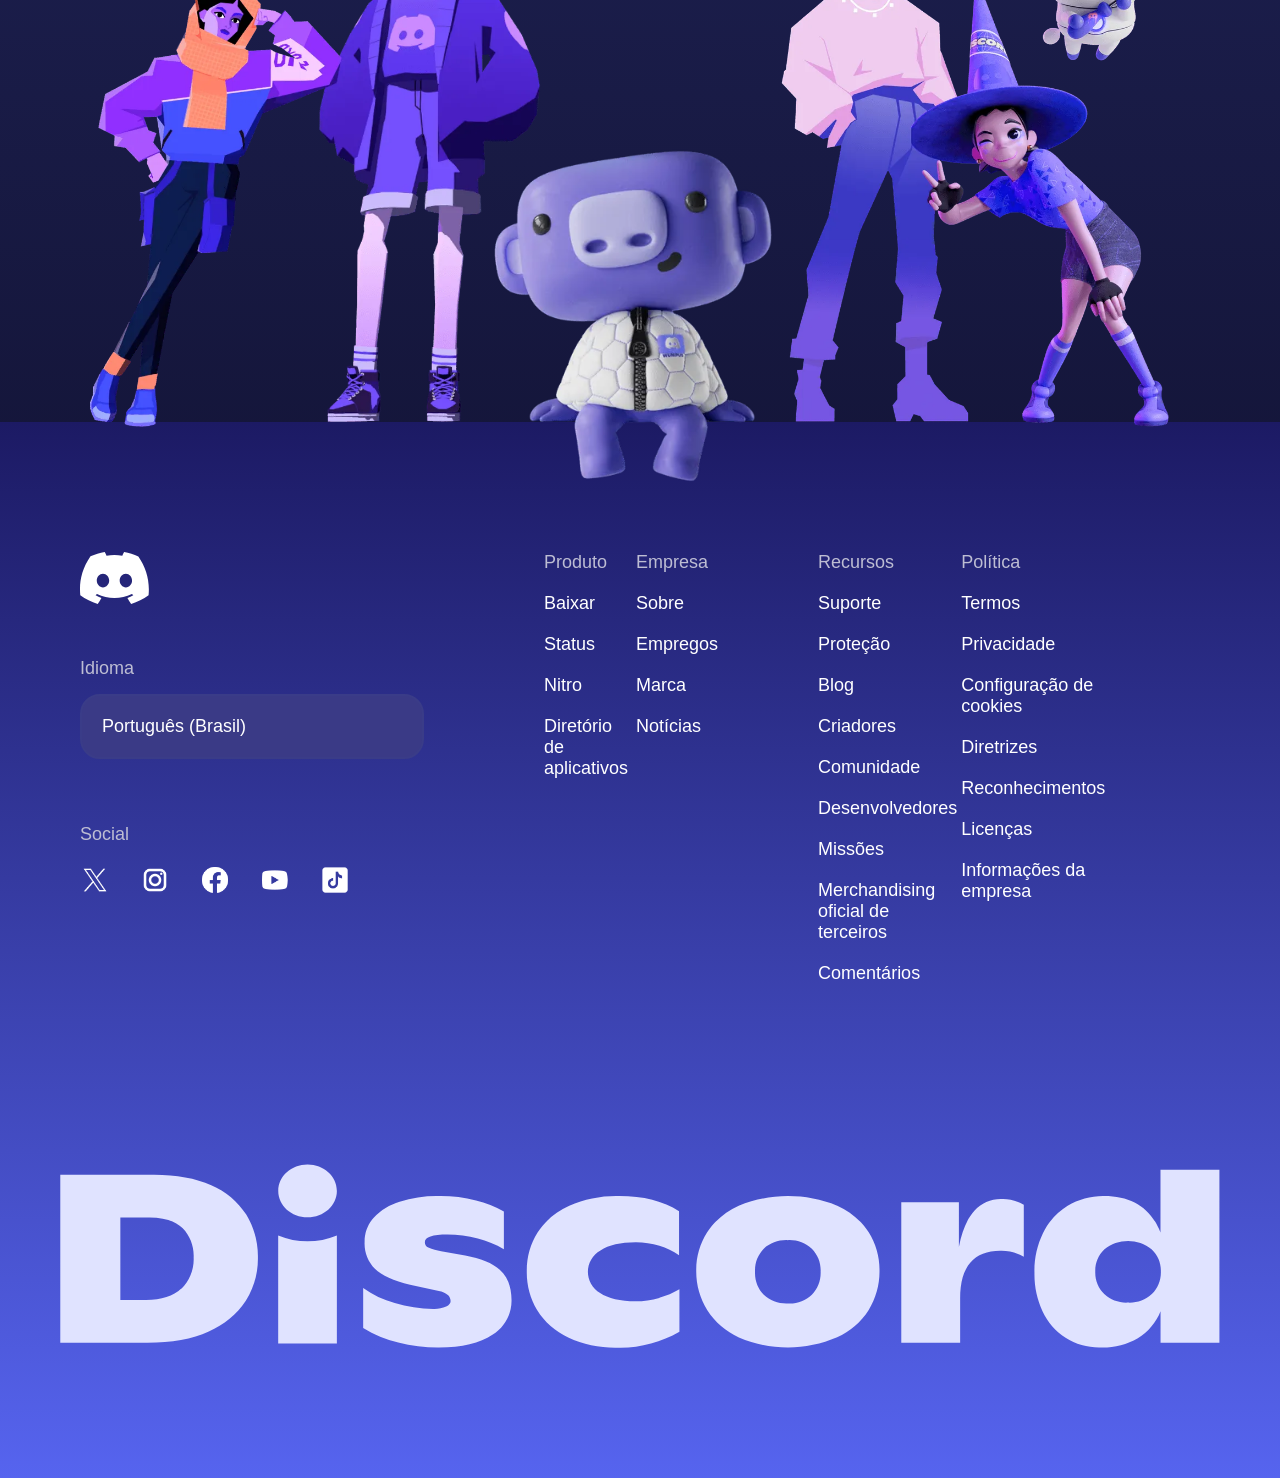
==== commit 47a2a461: "." ====
--- a/Discord/index.html
+++ b/Discord/index.html
@@ -14,7 +14,7 @@
         <input type="checkbox" id="menu-toggle">
 
         <nav>
-            <a href="#">Baixar</a>
+            <a href="../Discord/baixar/baixar.html">Baixar</a>
             <a href="#">Nitro</a>
             <a href="#">Descobrir</a>
             <a href="#">Proteção</a>
--- a/Discord/style.css
+++ b/Discord/style.css
@@ -104,8 +104,9 @@
 main h1 {
     color: white;
     font-family: 'Montserrat', sans-serif;
-    font-size: 55px;
-    line-height: 1;       
+    font-size: 60px;
+    line-height: 1;     
+    width: 90%;  
 }
 
 main p {
@@ -605,7 +606,7 @@
 
 /* TELAS MENORES QUE 768px */
 
-@media (max-width: 768px) {
+@media (max-width: 980px) {
 
     .Entrar {
         padding: 10px 15px;
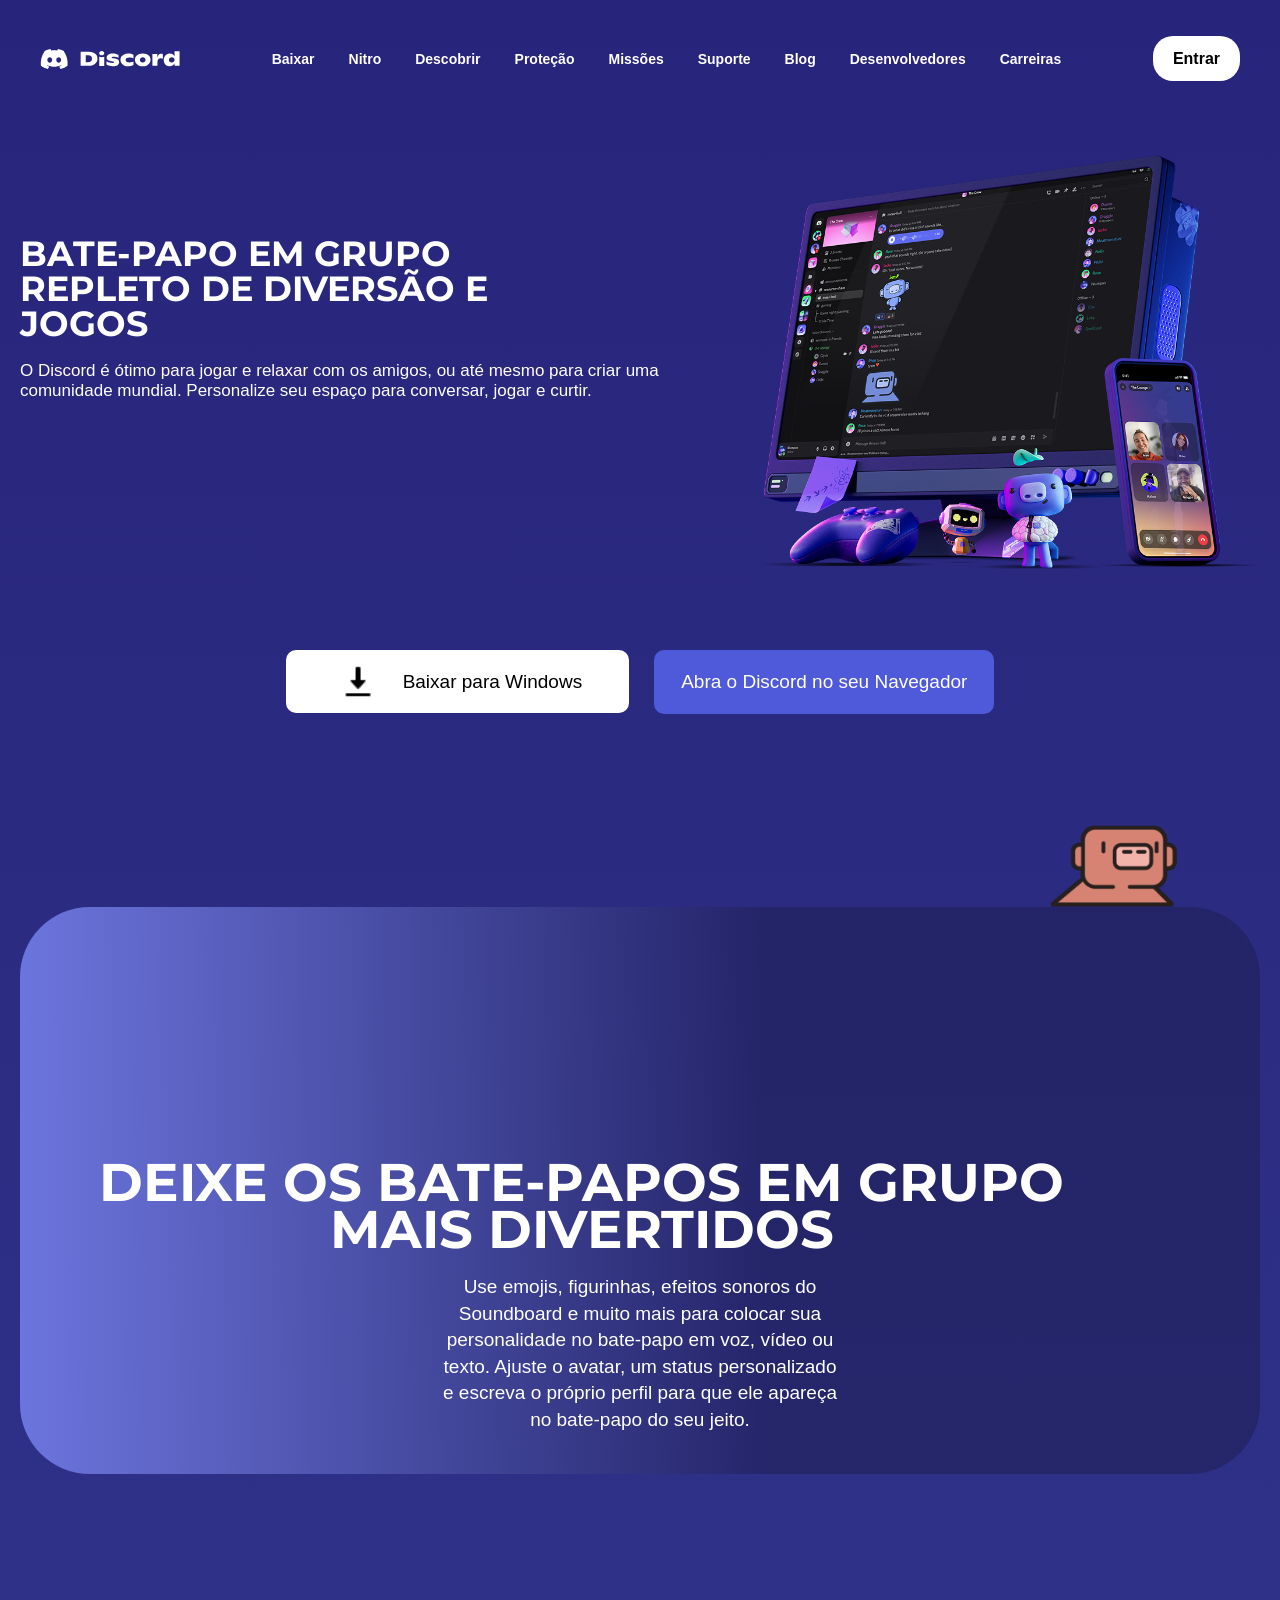
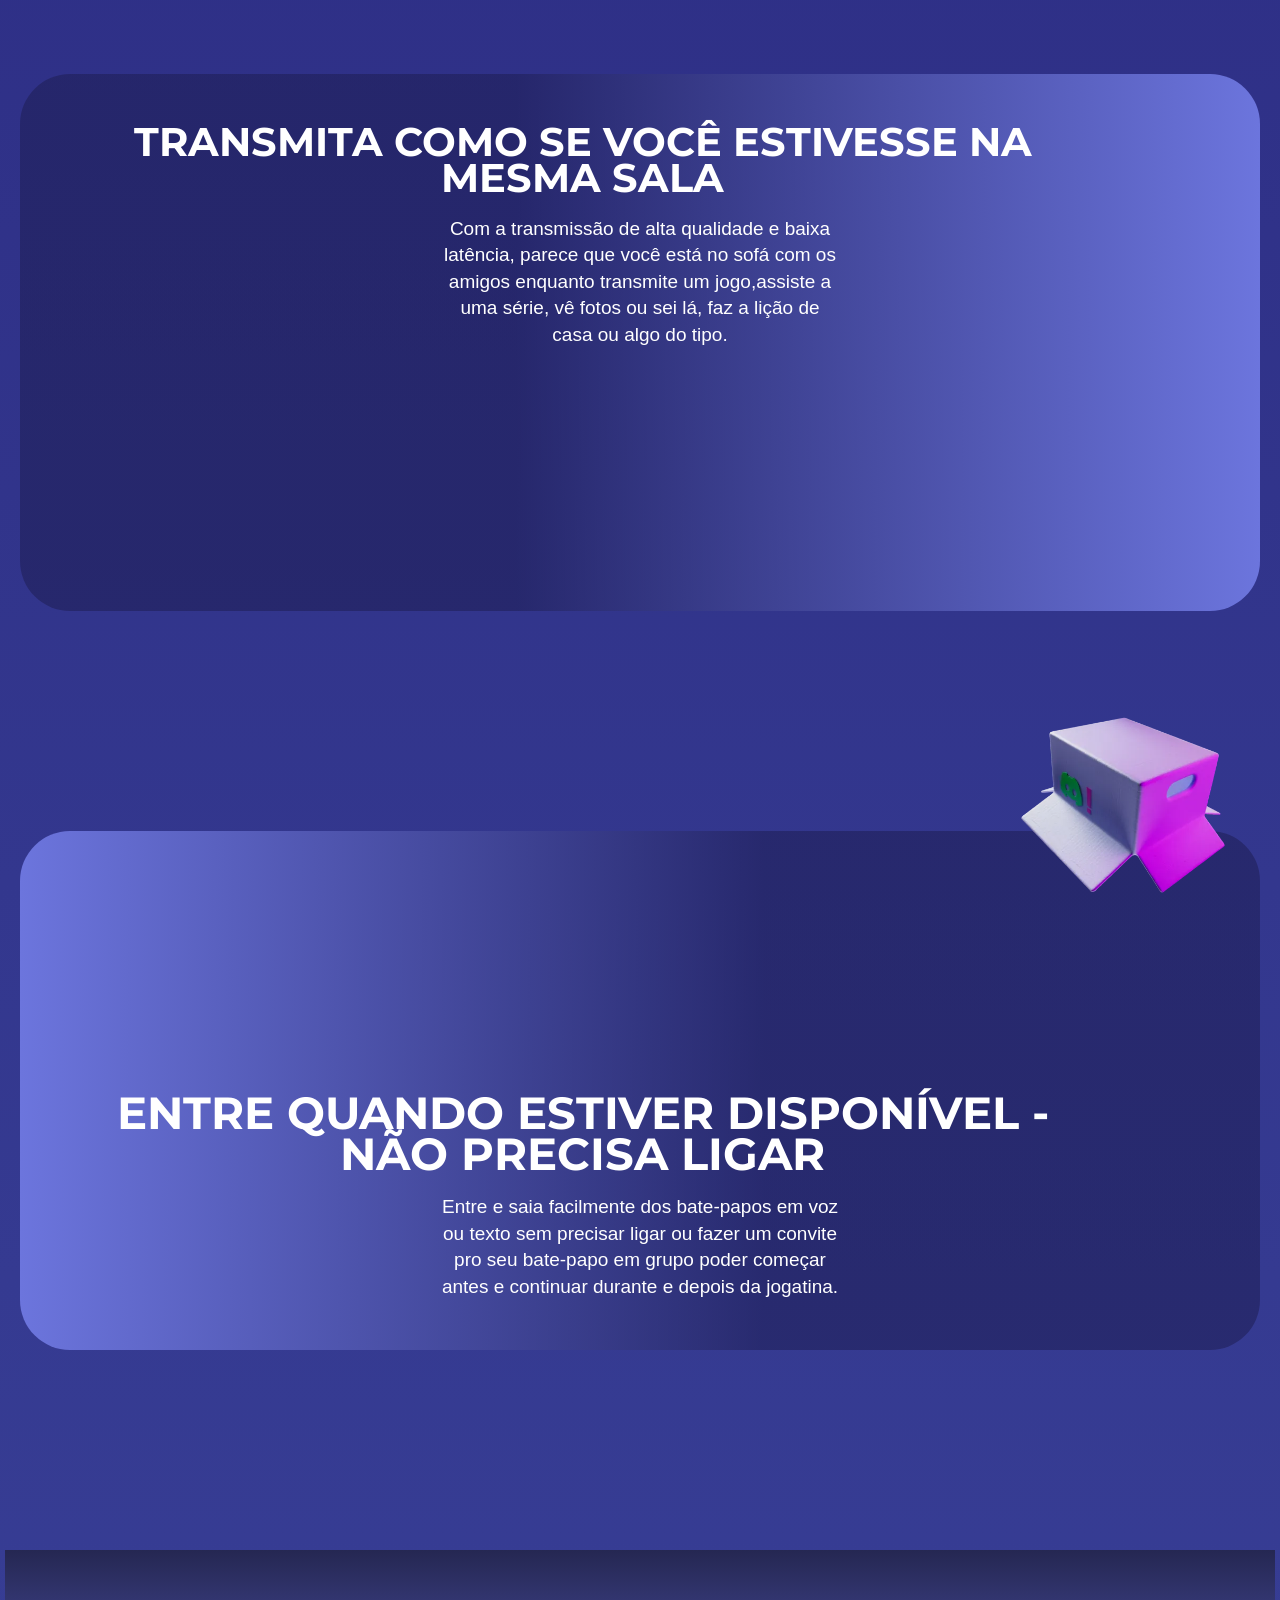
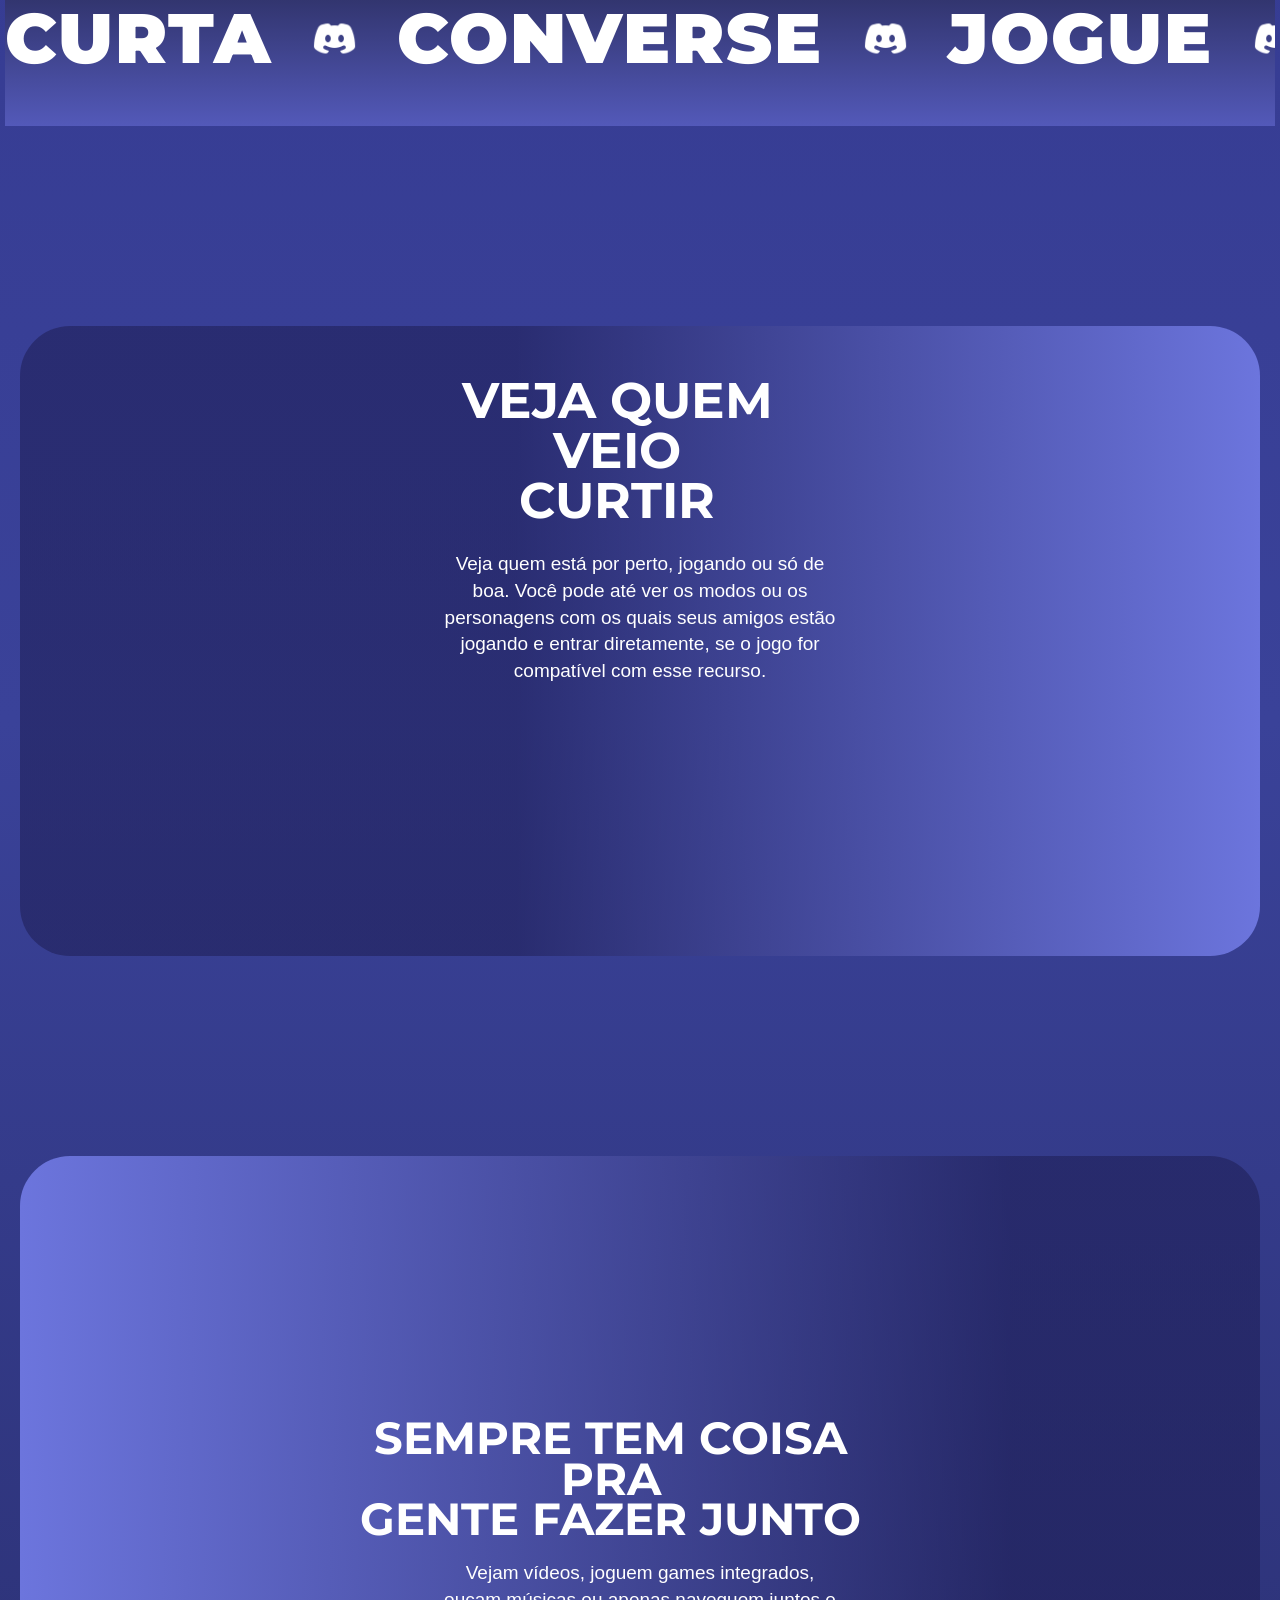
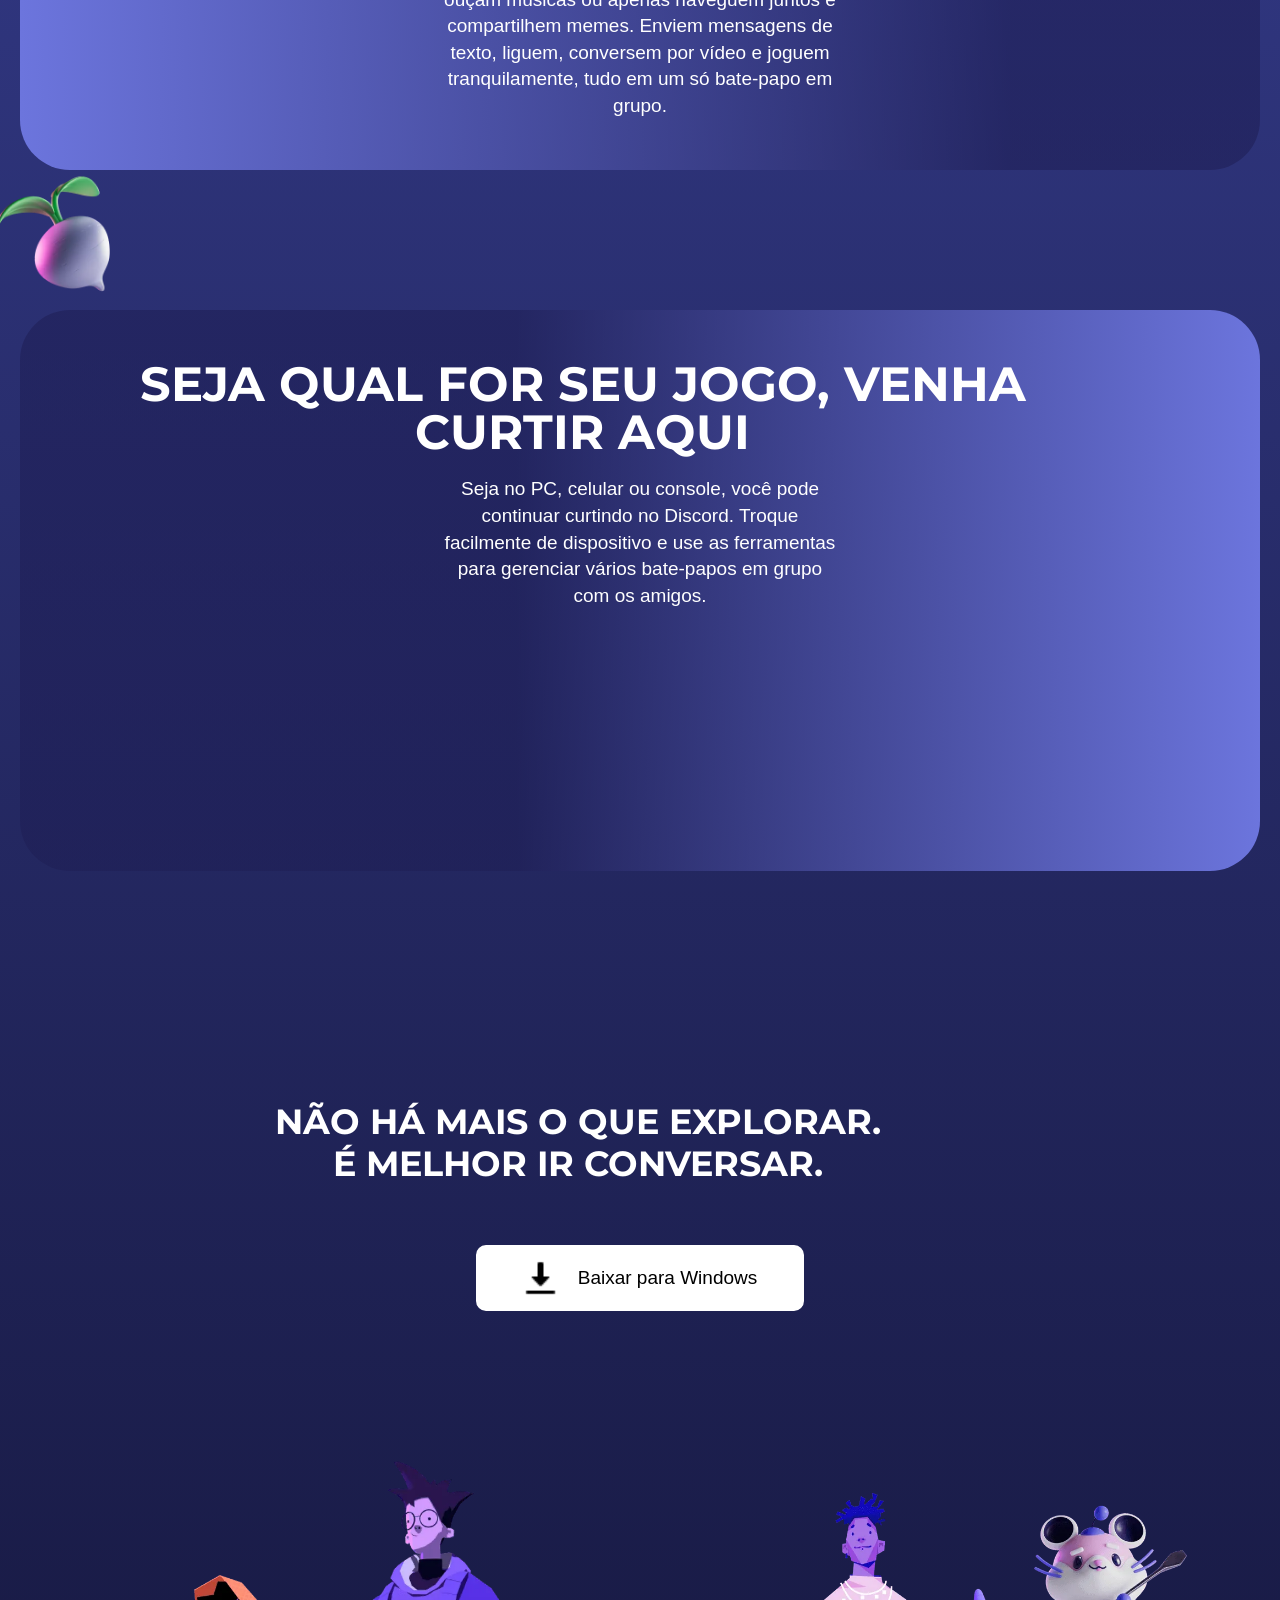
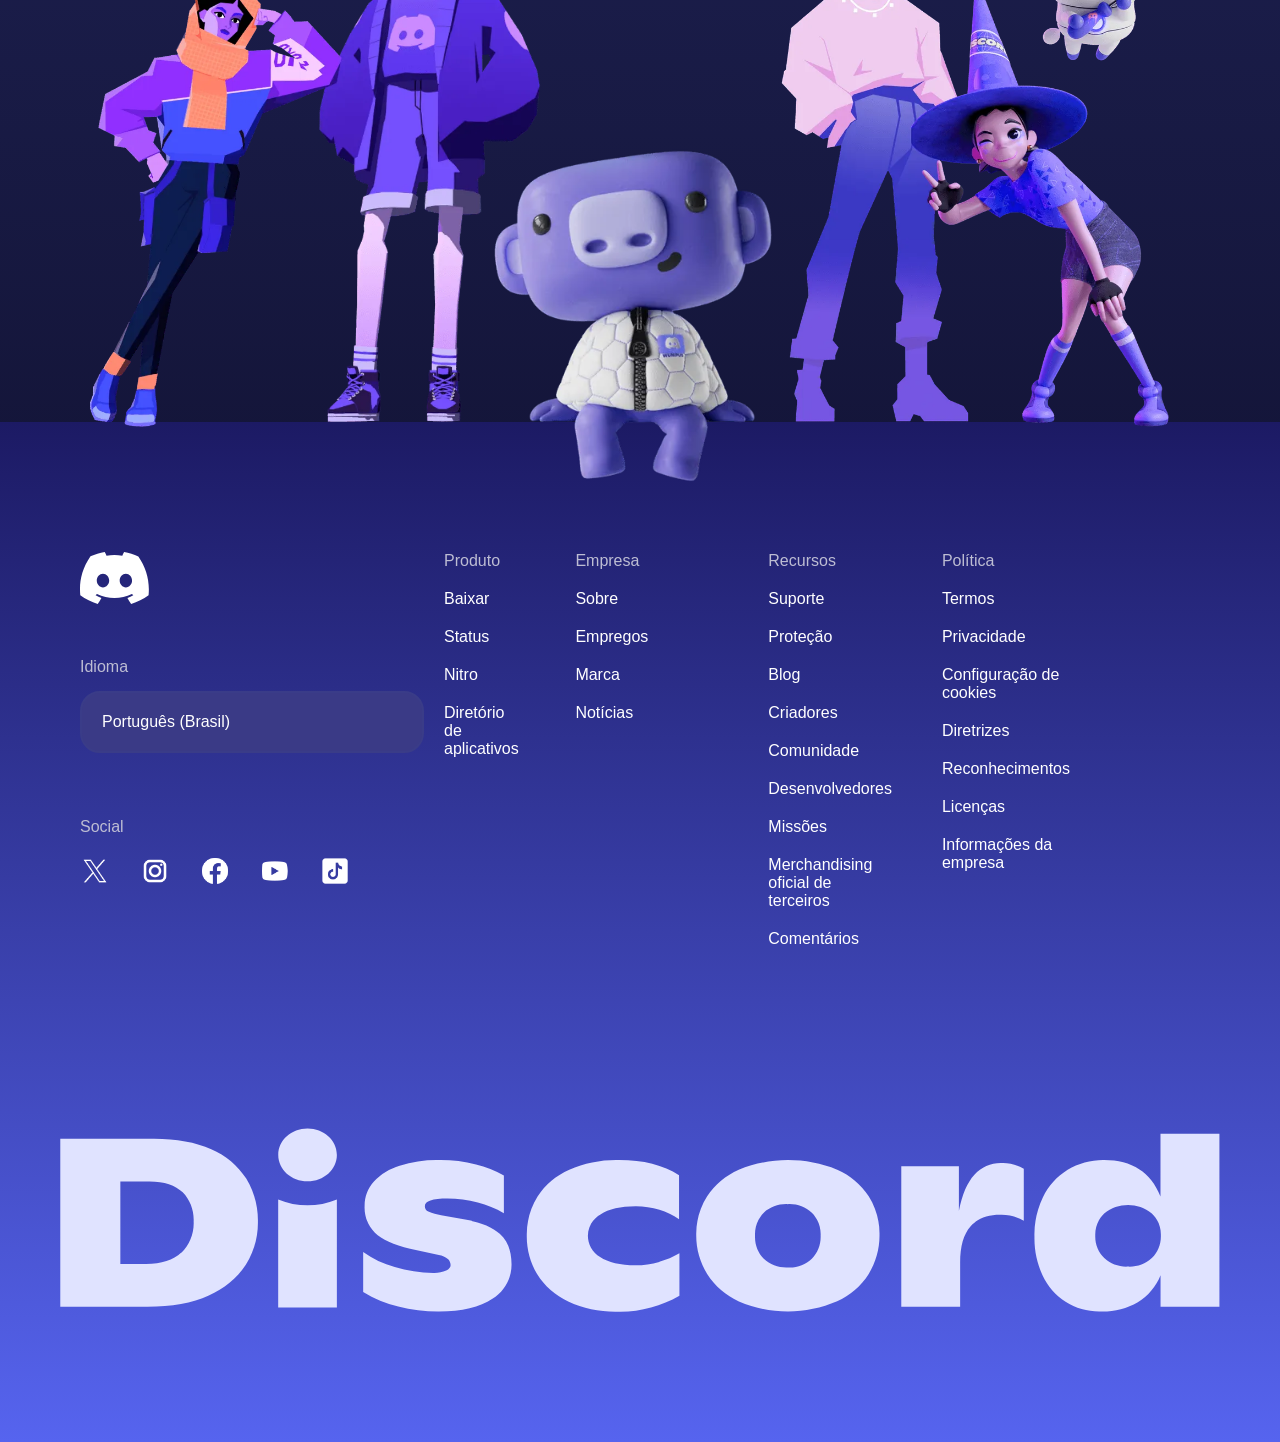
==== commit 967ec691: "começando tela "descobrir"" ====
--- a/Discord/index.html
+++ b/Discord/index.html
@@ -16,7 +16,7 @@
         <nav>
             <a href="../Discord/baixar/baixar.html">Baixar</a>
             <a href="#">Nitro</a>
-            <a href="#">Descobrir</a>
+            <a href="../Discord/descobrir/descobrir.html">Descobrir</a>
             <a href="#">Proteção</a>
             <a href="#">Missões</a>
             <a href="#">Suporte</a>
--- a/Discord/style.css
+++ b/Discord/style.css
@@ -20,7 +20,7 @@
 
 header .logo {
     min-width: 100px;
-    width: 180px;
+    width: 140px;
 }
 
 nav {
@@ -32,11 +32,11 @@
     font-family: Arial, Helvetica, sans-serif;
     color: white;
     text-decoration: none;
-    font-size: 16px;
+    font-size: 14px;
     font-weight: bold;
-    padding: 10px 12px;     
+    padding: 10px 16px;     
     border: 1px solid transparent; 
-    border-radius: 12px;
+    border-radius: 14px;
 }
 
 nav a:hover {
@@ -52,7 +52,7 @@
     font-weight: bolder;
     border:white;
     background-color: white;
-    padding: 10px 20px;
+    padding: 14px 20px;
     border-radius: 20px;
     transition: 0.3s, color 0.3s;
 }
@@ -516,7 +516,7 @@
 }
 
 footer p {
-    font-size: 18px;
+    font-size: 16px;
     color: #BDBDD3;
     font-weight: 500;
     font-family: 'Trebuchet MS', 'Lucida Sans Unicode', 'Lucida Grande', 'Lucida Sans', Arial, sans-serif;
@@ -554,12 +554,12 @@
     display: flex;
     flex-direction: column;
     gap: 20px;
-    margin-left: 300px;
+    margin-left: 200px;
 }
 
 .p-color {
     color: white;
-    font-size: 18px;
+    font-size: 16px;
 }
 
 .p-color:hover {
@@ -571,21 +571,21 @@
     display: flex;
     flex-direction: column;
     gap: 20px;
-    margin-left: 8px;
+    margin-left: 50px;
 }
 
 .coluna-4 {
     display: flex;
     flex-direction: column;
     gap: 20px;
-    margin-left: 100px;
+    margin-left: 120px;
 }
 
 .coluna-5 {
     display: flex;
     flex-direction: column;
     gap: 20px;
-    margin-left: 4px;
+    margin-left: 50px;
 }
 
 .footer-1 {
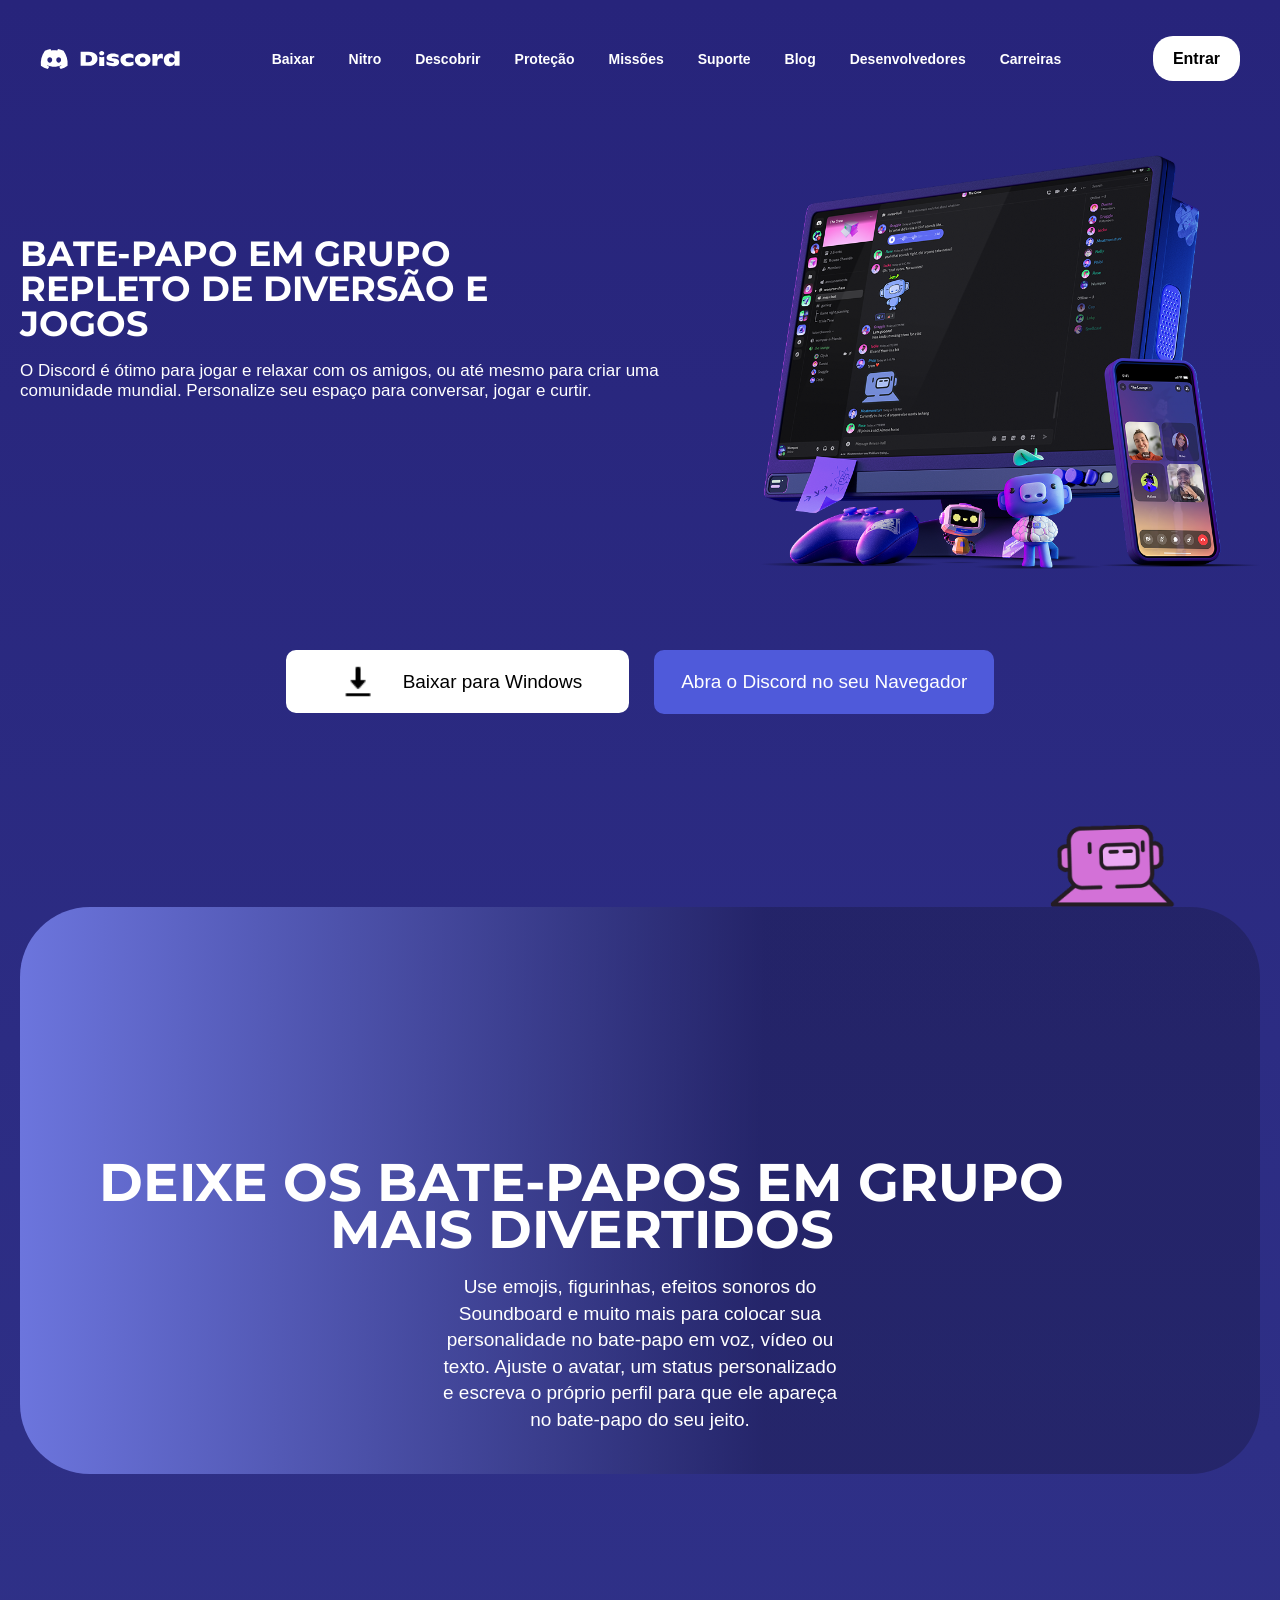
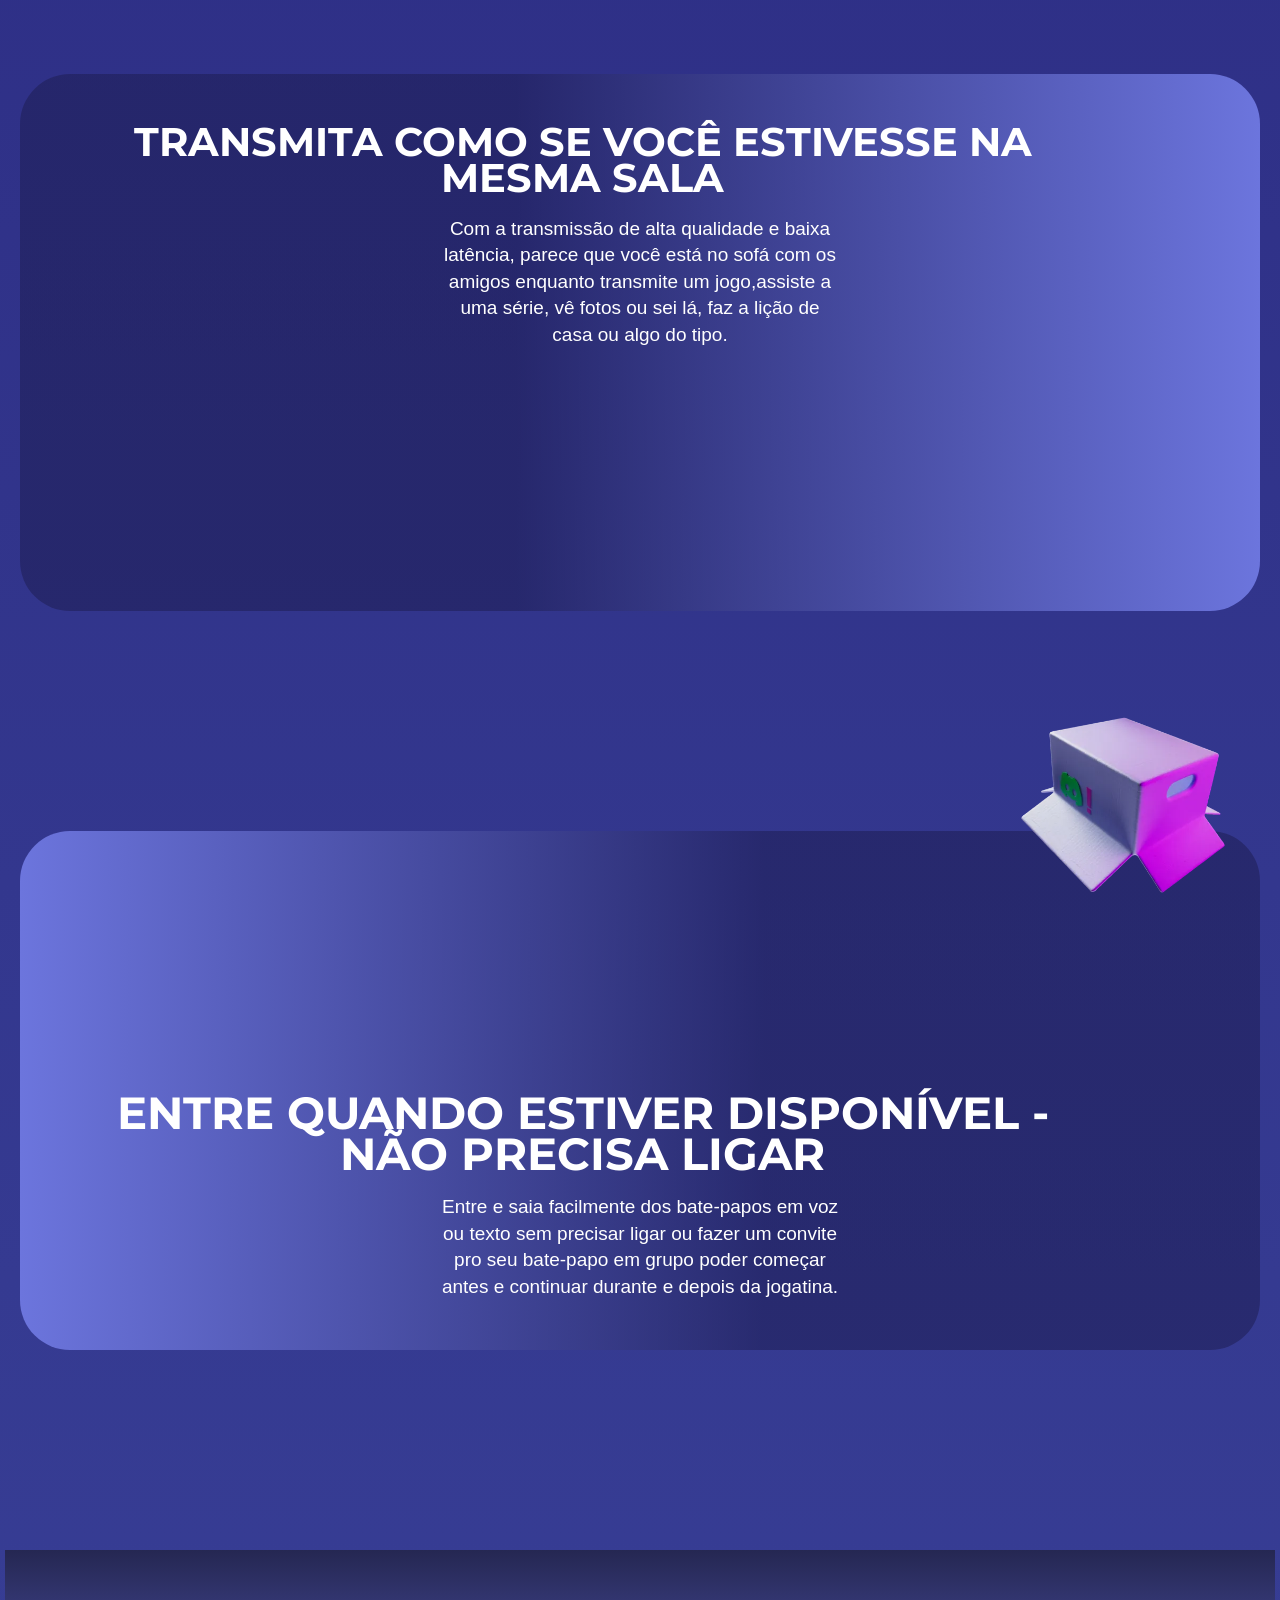
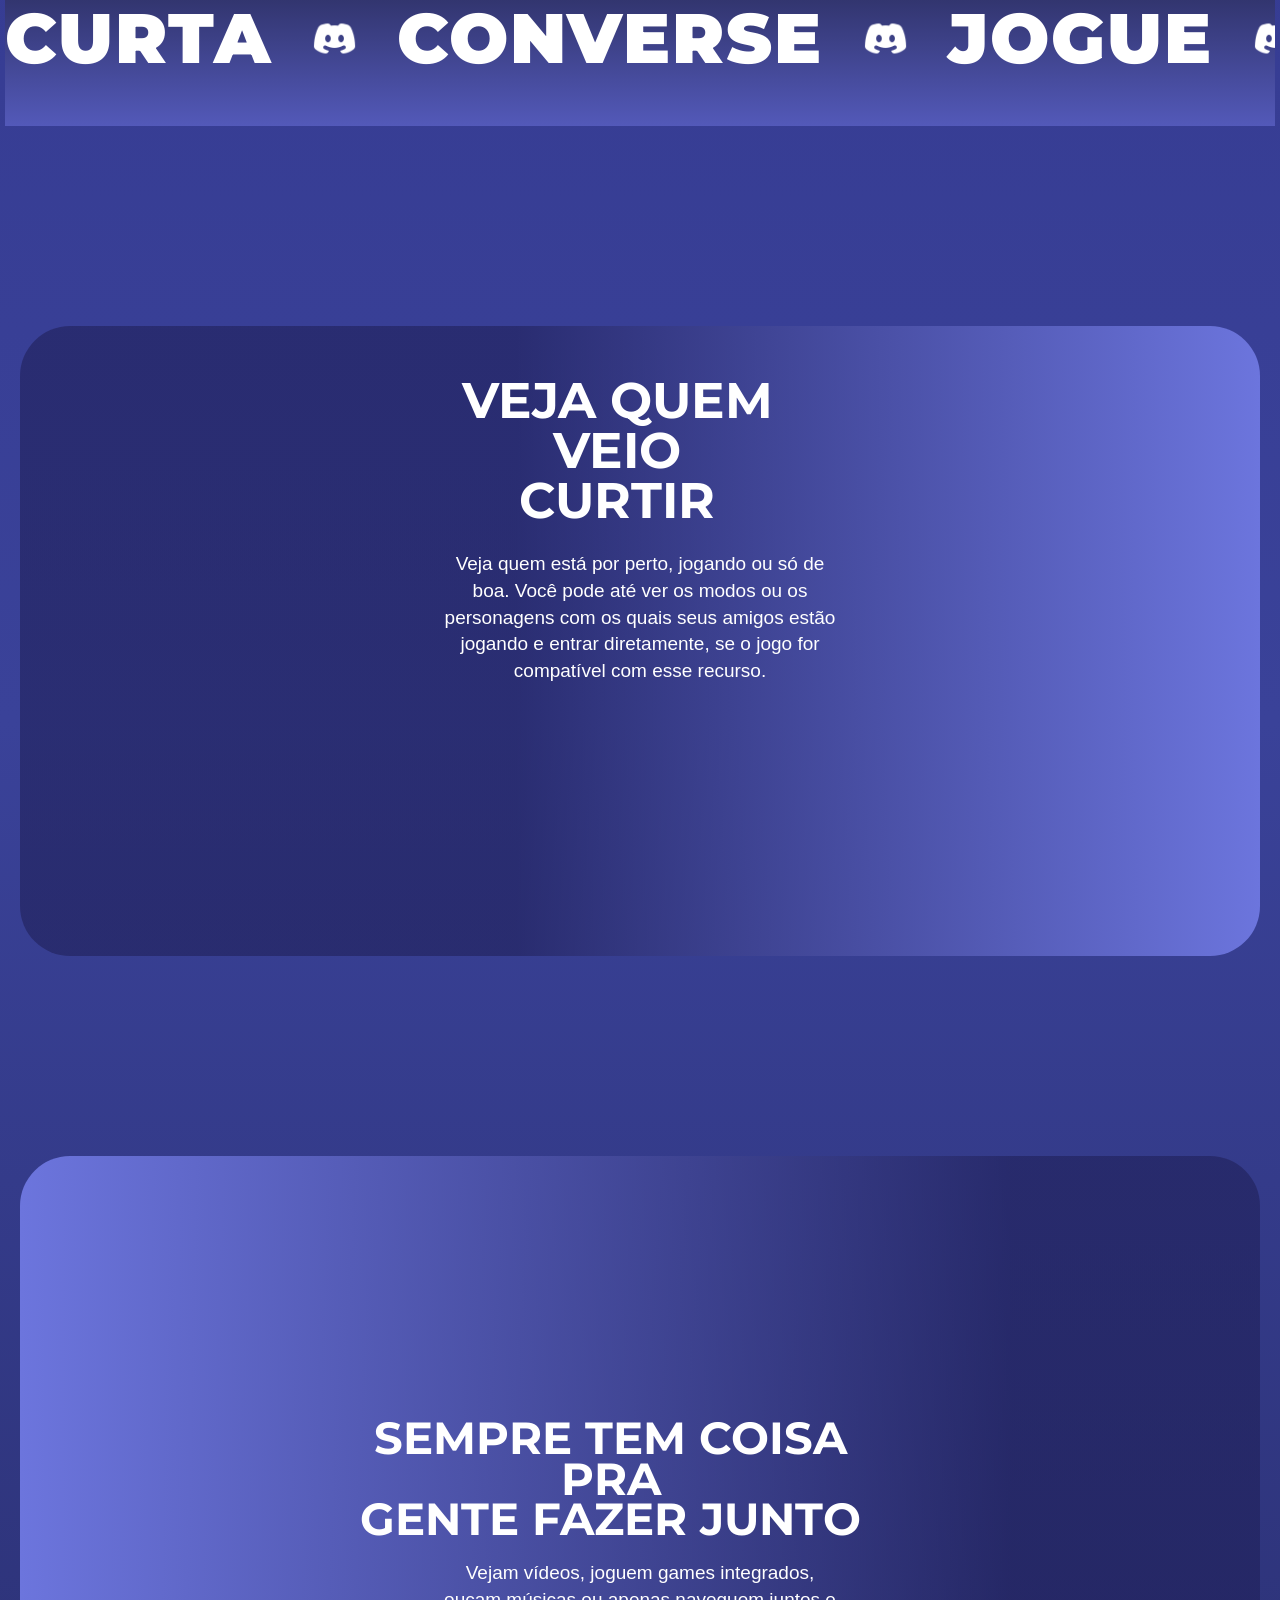
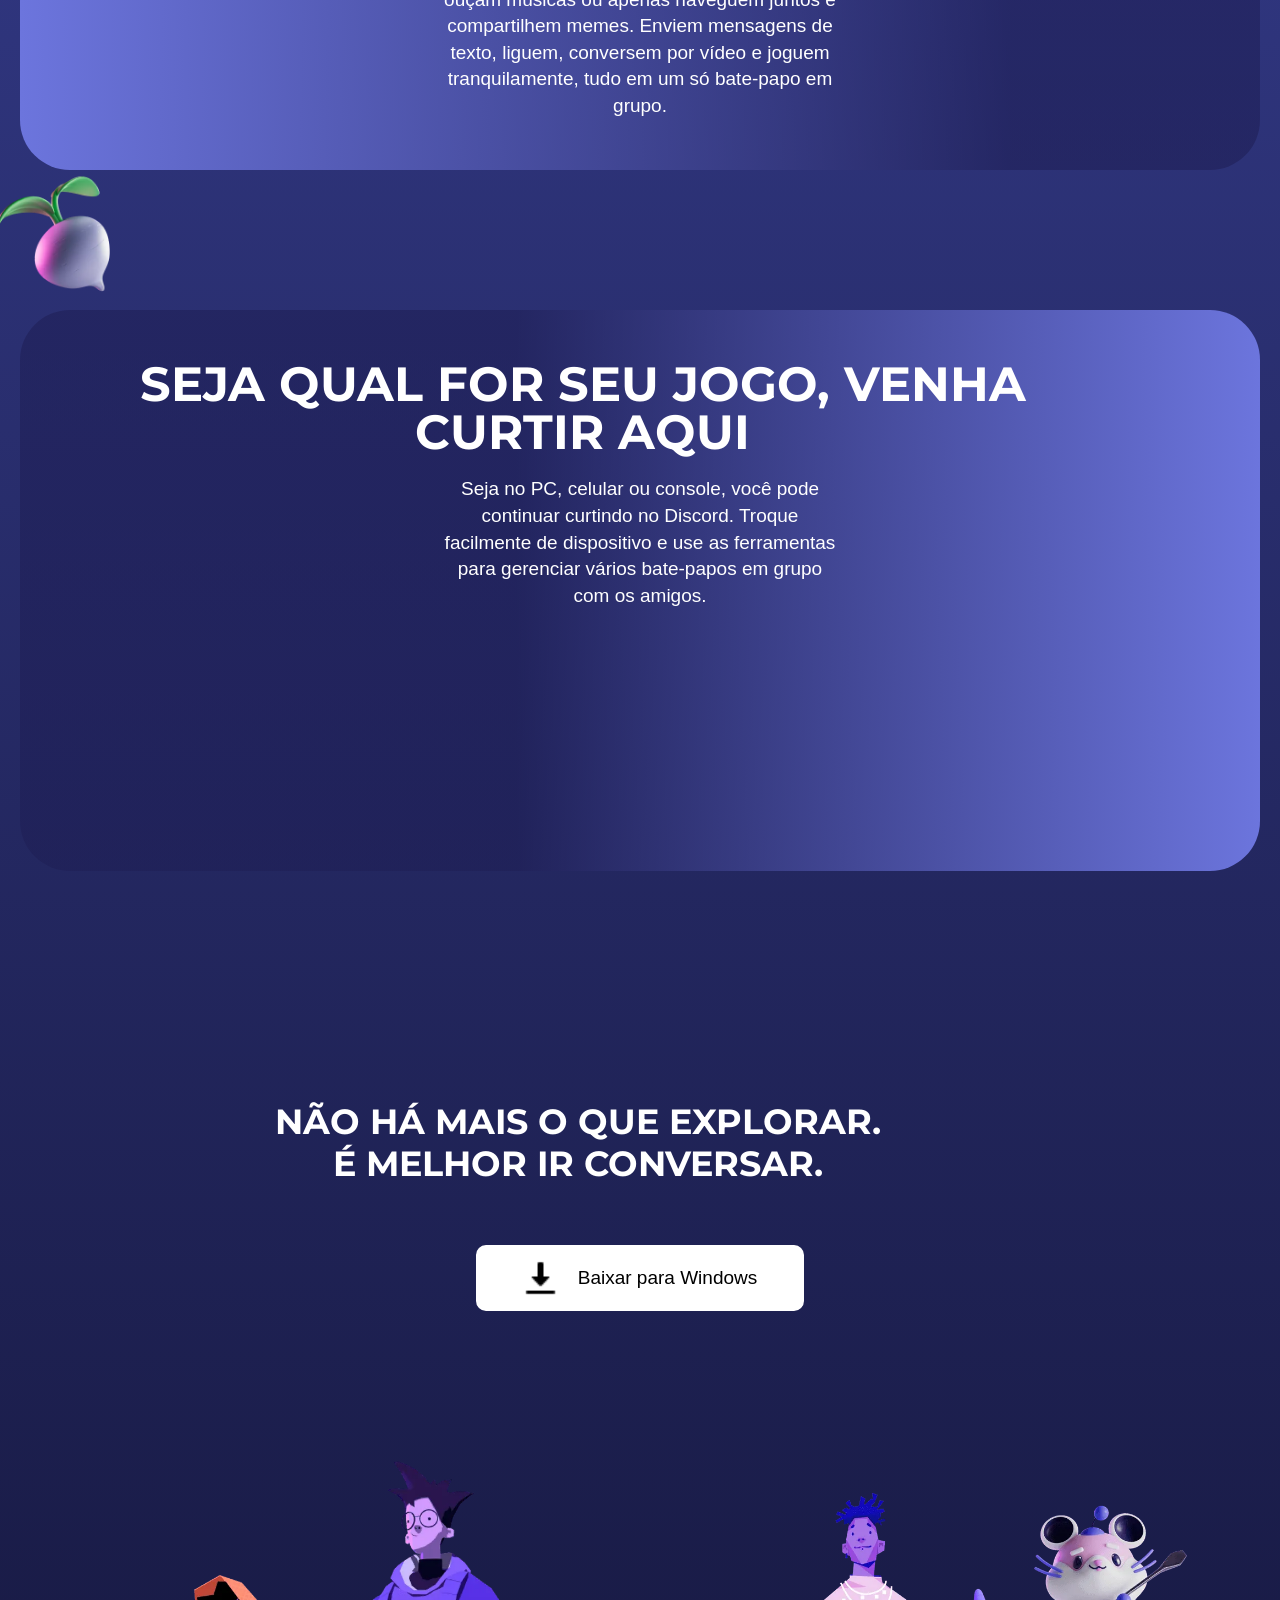
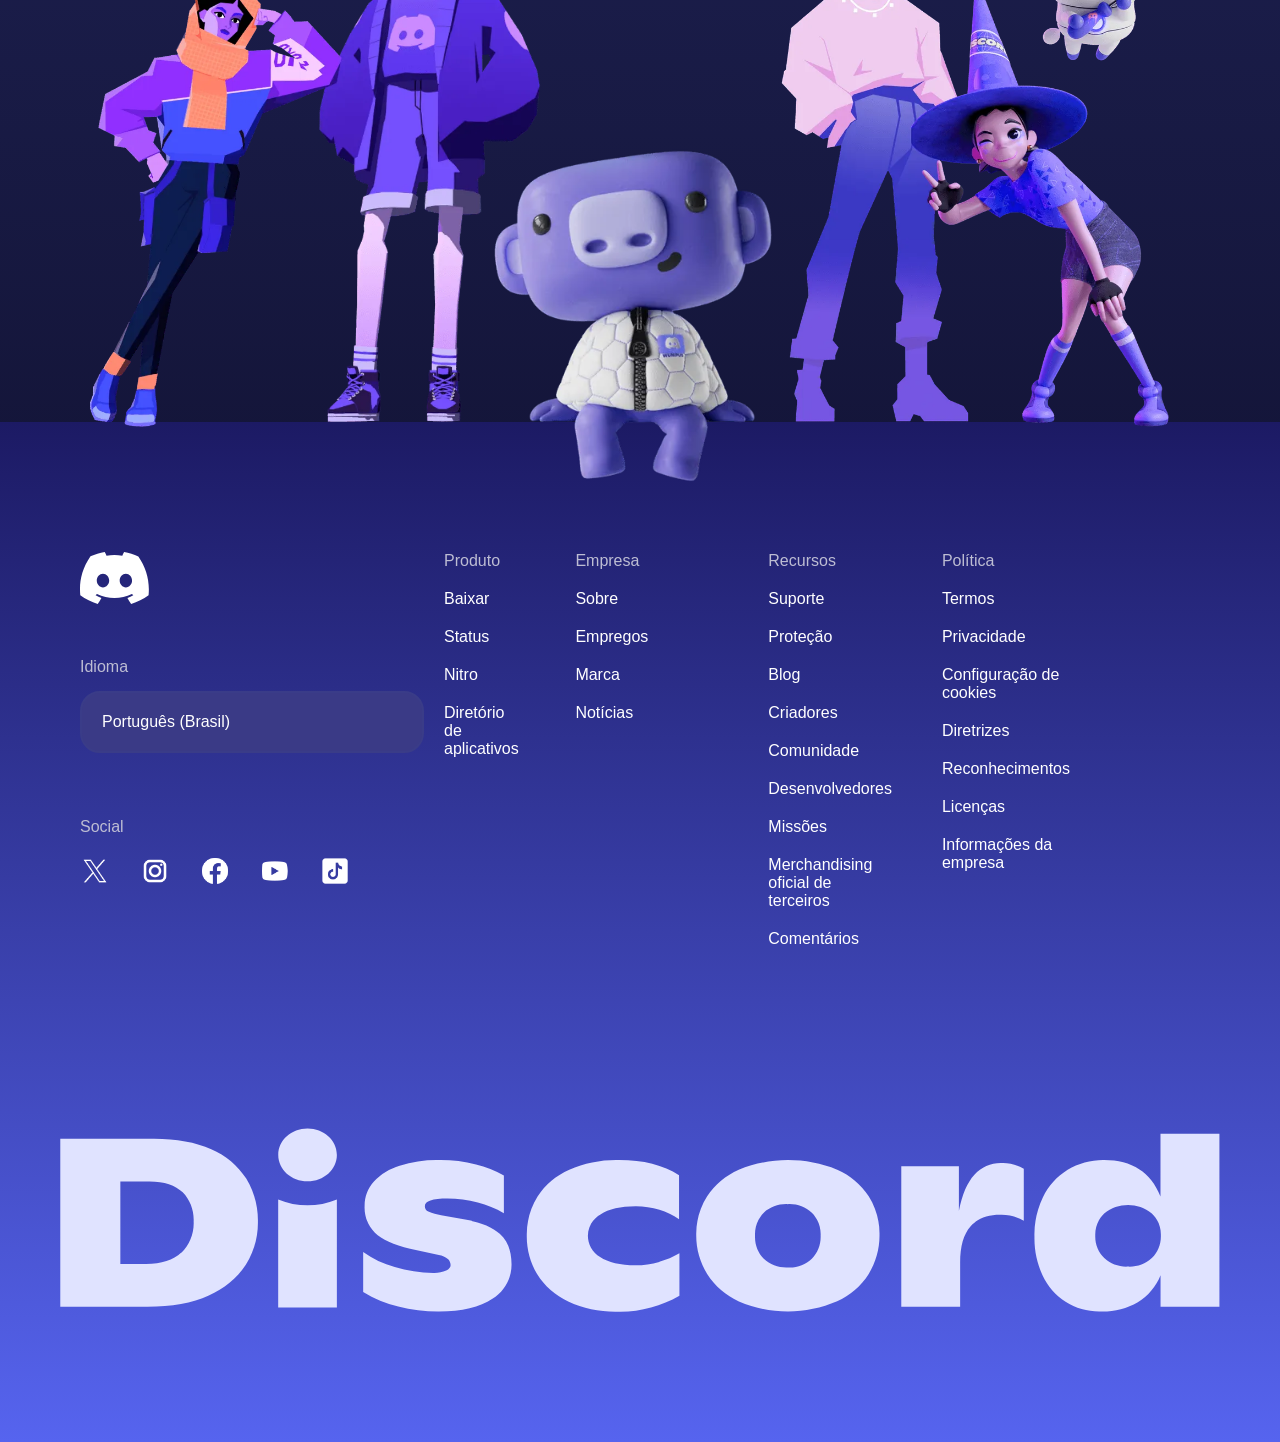
==== commit 11b2bca2: "pagina "Descobrir" em desenvolvimento..." ====
--- a/Discord/index.html
+++ b/Discord/index.html
@@ -209,7 +209,7 @@
             <div class="botoes">
                 <div class="botao-download-1">
                     <img src="../Discord/src/imagens-footer/imagens/icons8-baixar-24.png" alt="Baixar para Windows" width="35px" height="38px" >
-                    <p>Baixar para Windows</p>
+                    <a href="https://discord.com/api/downloads/distributions/app/installers/latest?channel=stable&platform=win&arch=x64"><p>Baixar para Windows</p></a>
                 </div>
             </div>
 
--- a/Discord/style.css
+++ b/Discord/style.css
@@ -475,6 +475,16 @@
     margin-top: 10px;
 }
 
+.botao-download-1 p {
+    color: rgb(0, 0, 0);
+    font-family: Arial, Helvetica, sans-serif;
+    font-size: 20px;
+    text-decoration: none;
+    font-weight: 100;
+    margin: auto;
+    padding-top: 8px;
+}
+
 .botao-download-1:hover {
     background-color: #c7c2c2;
     border: 2px solid #c7c2c2;
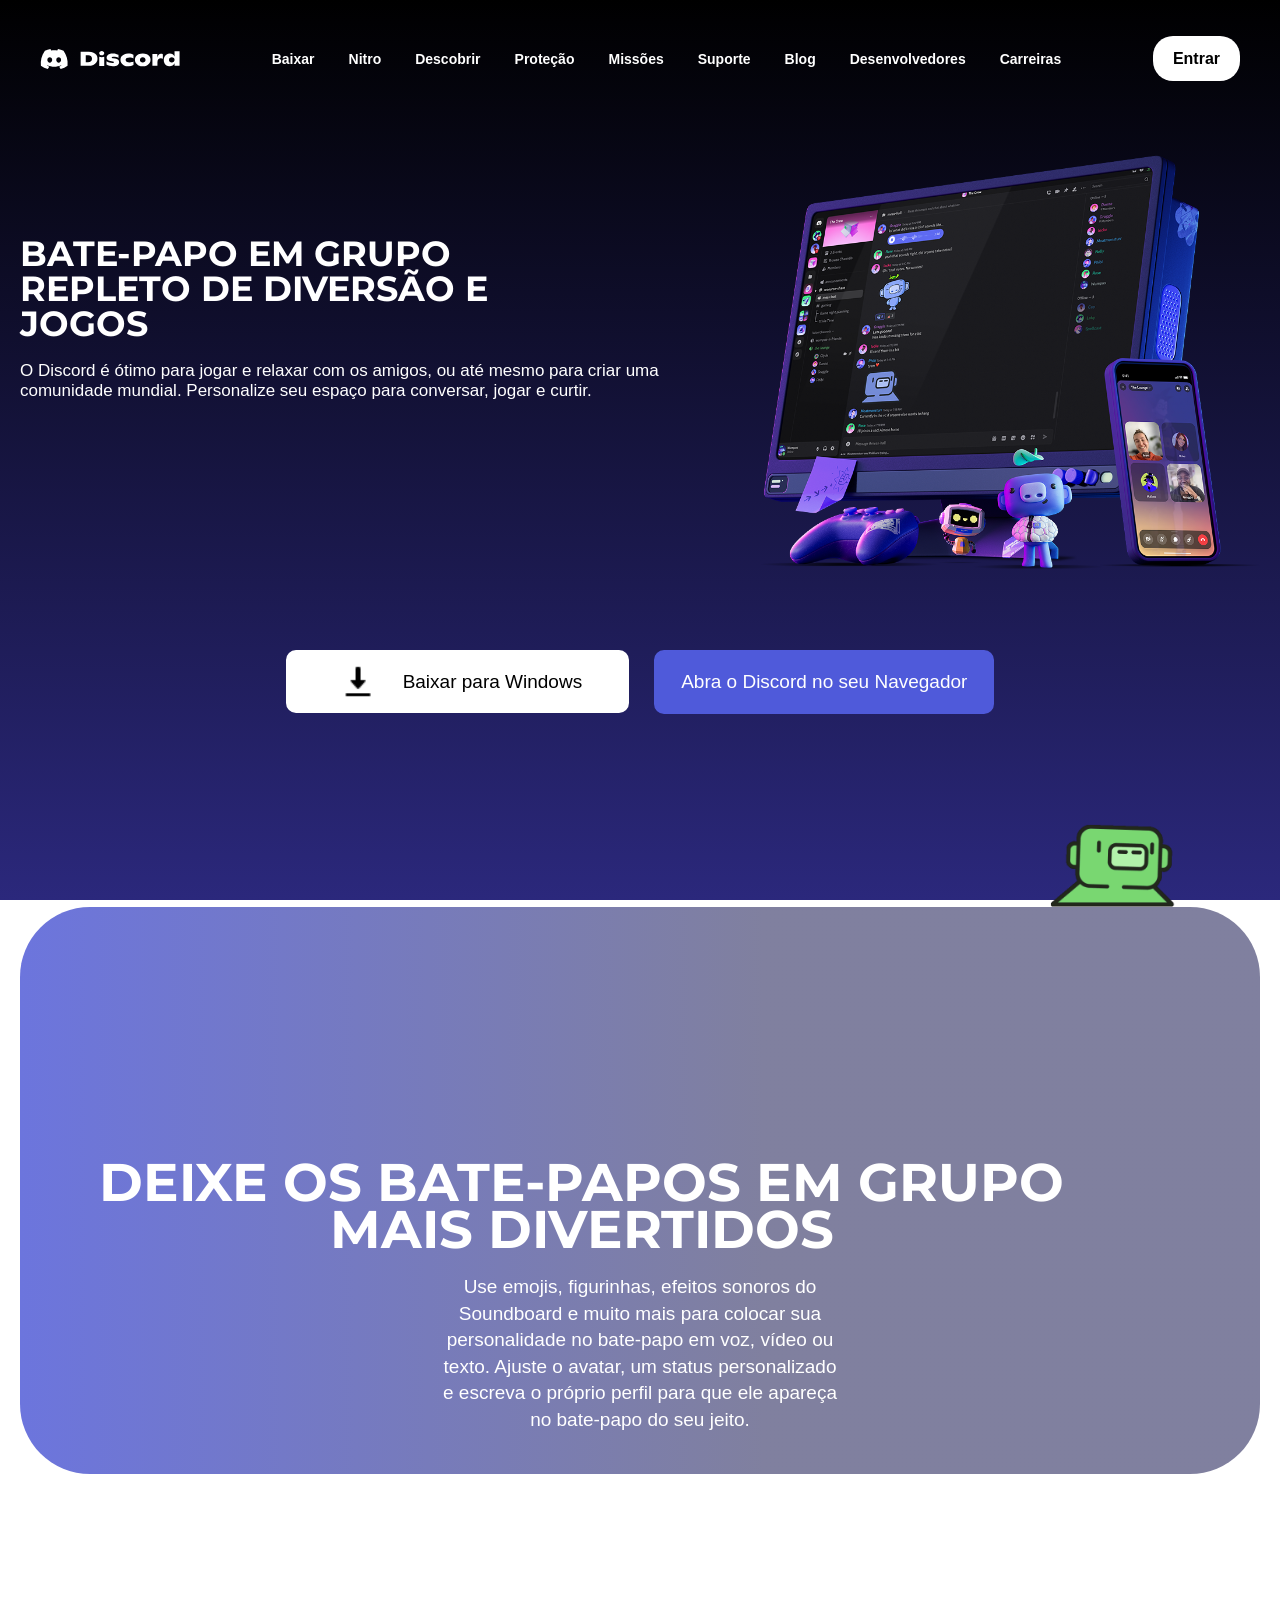
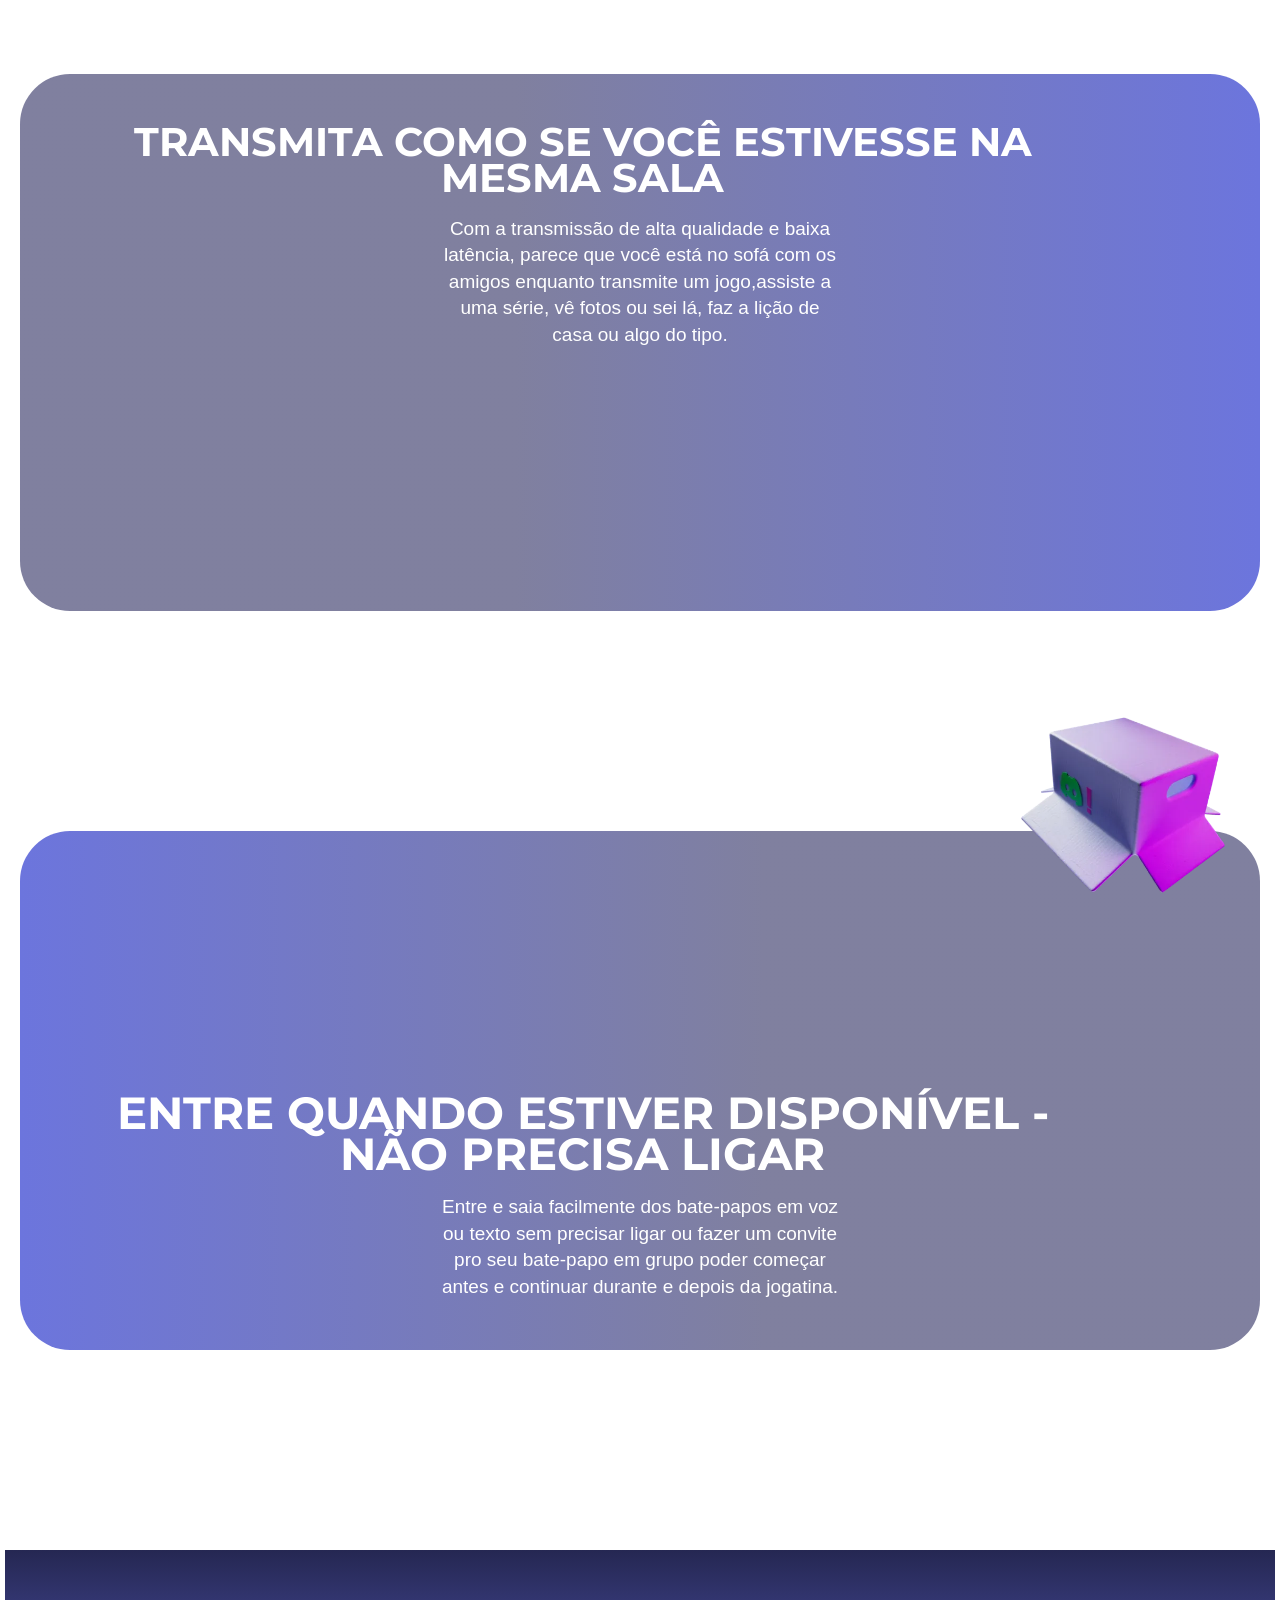
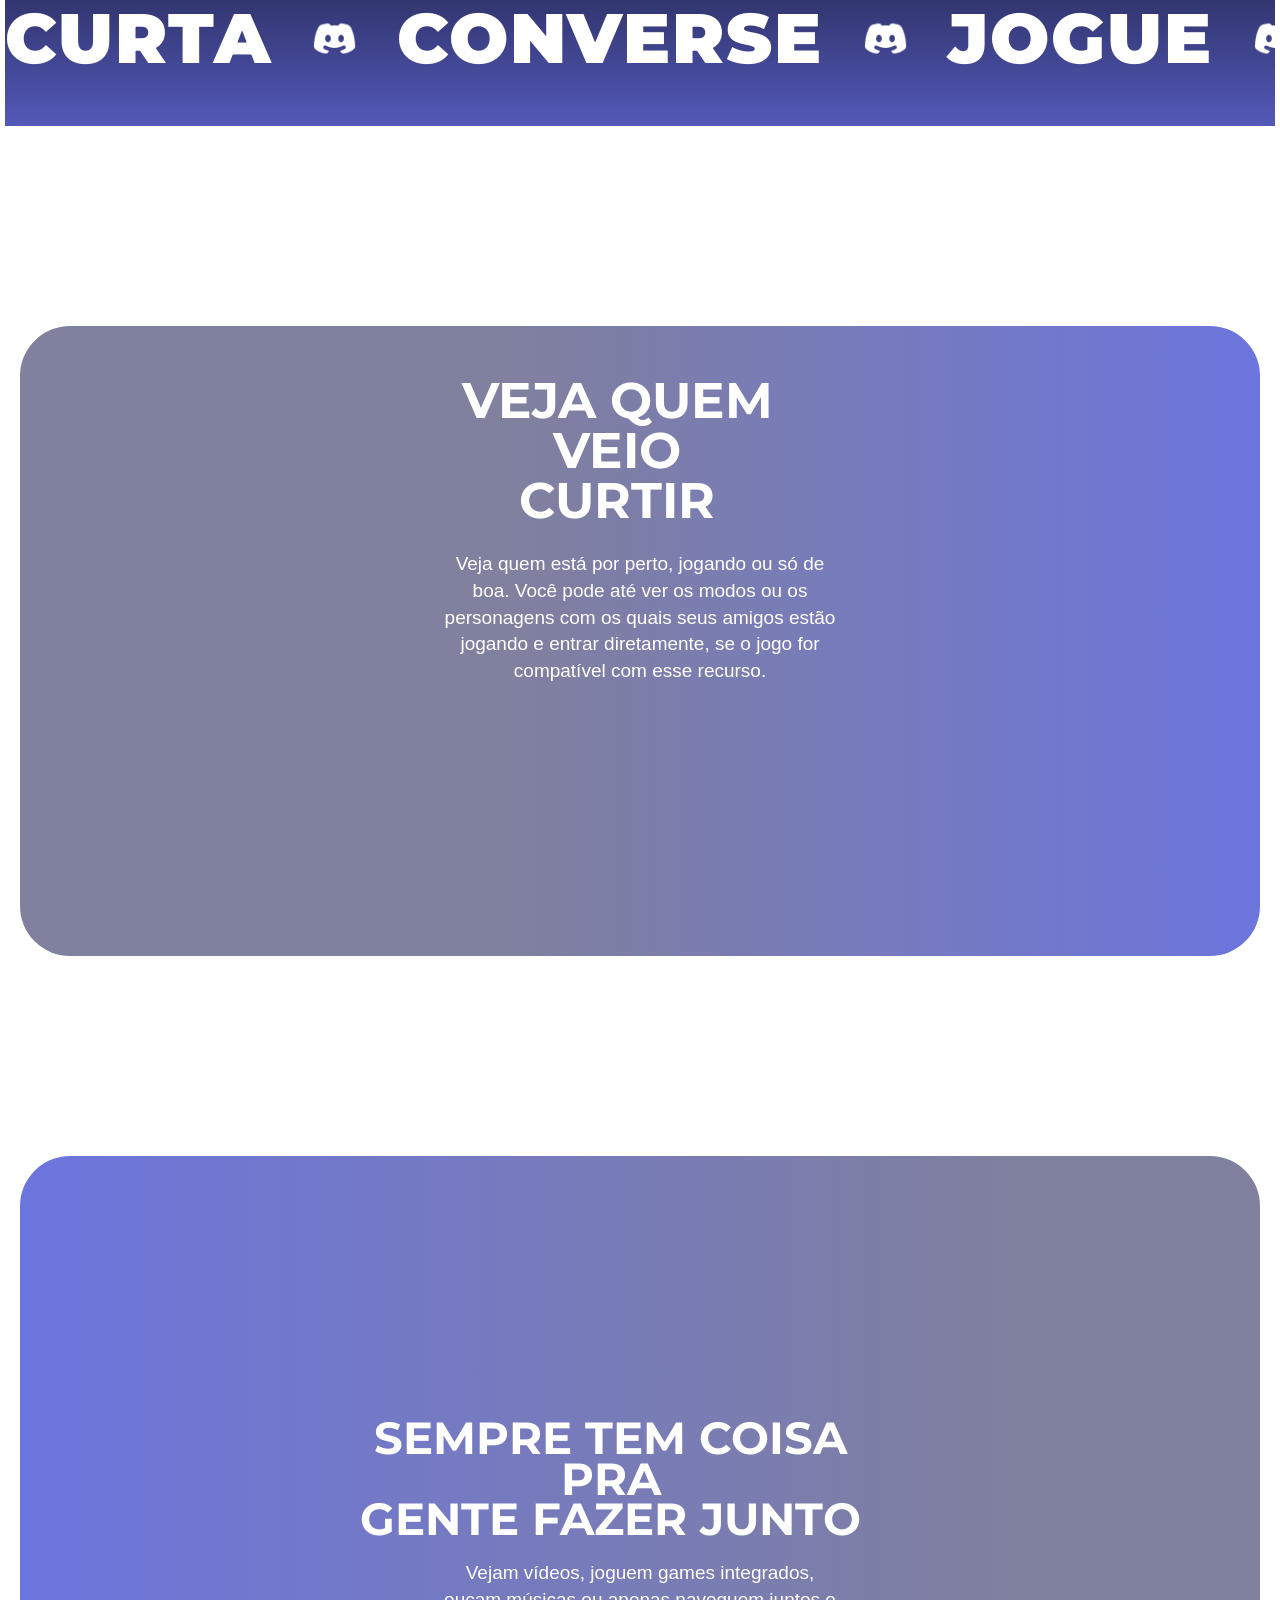
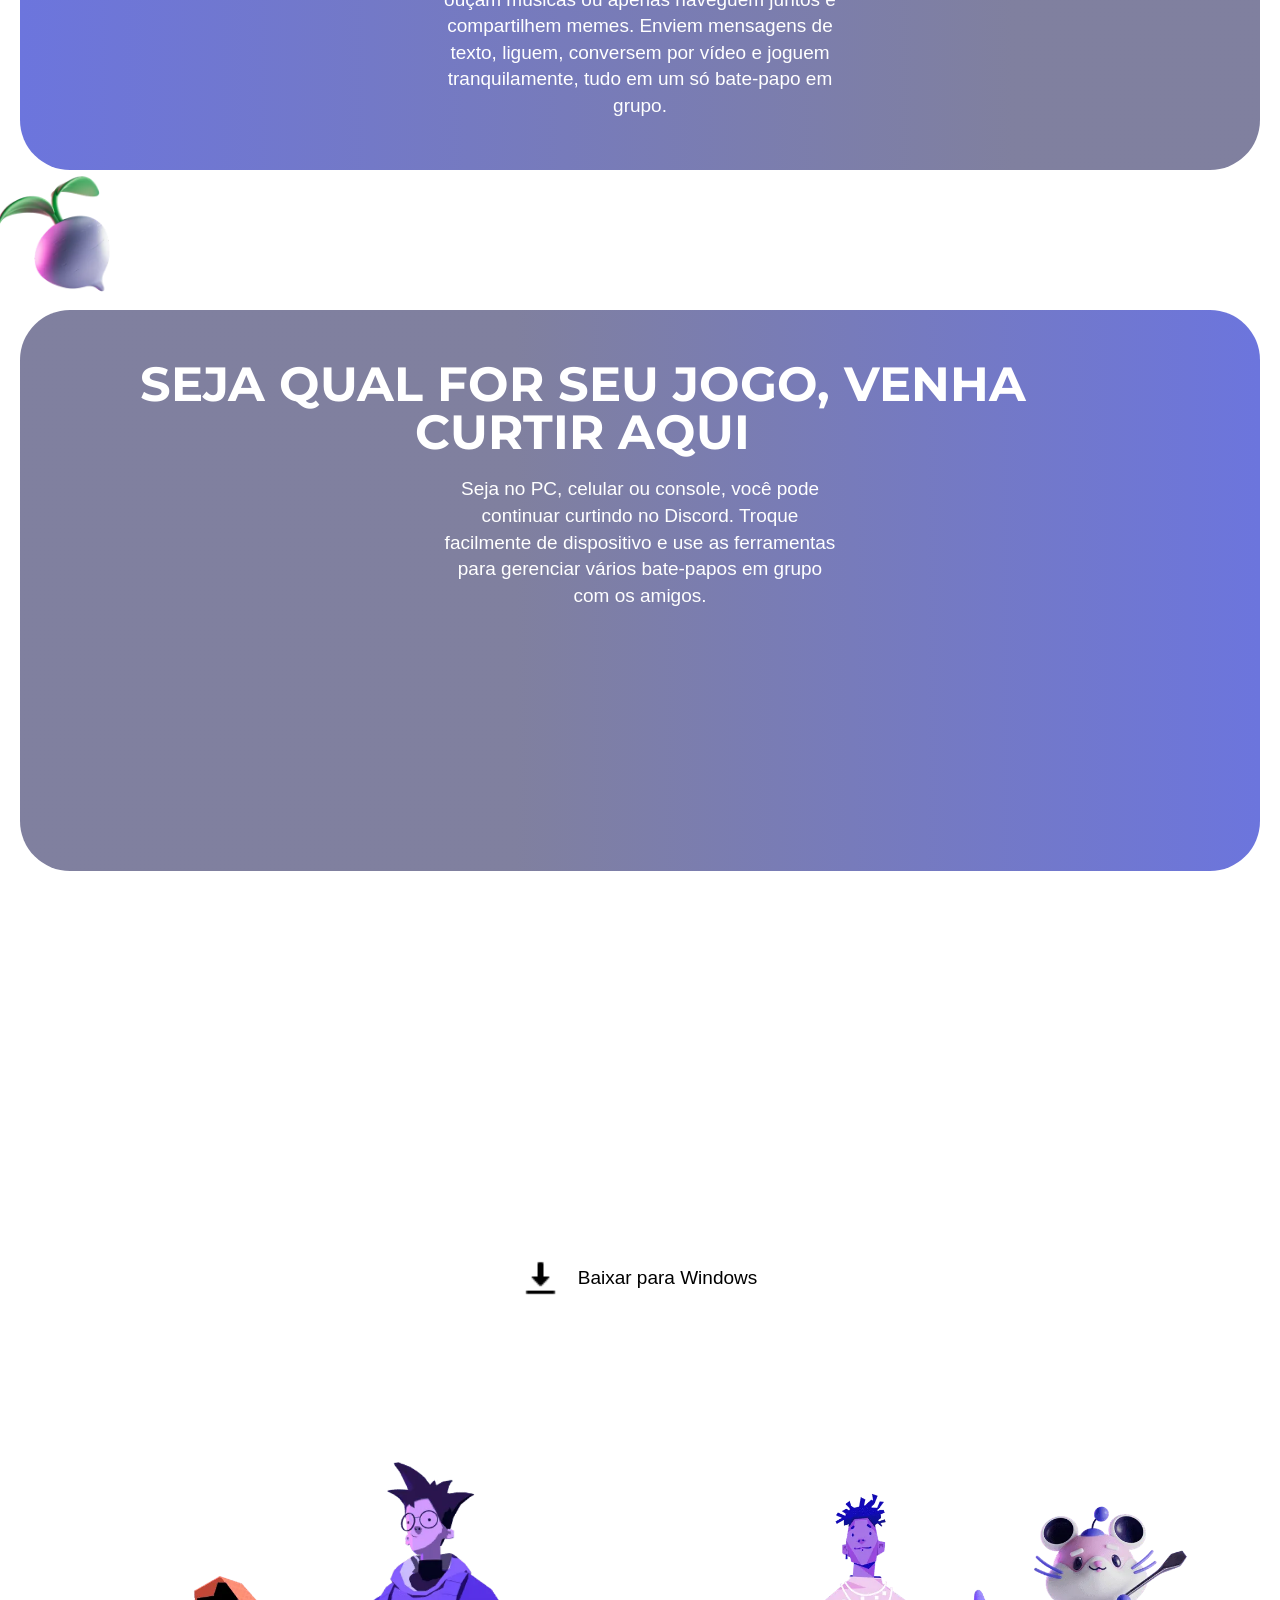
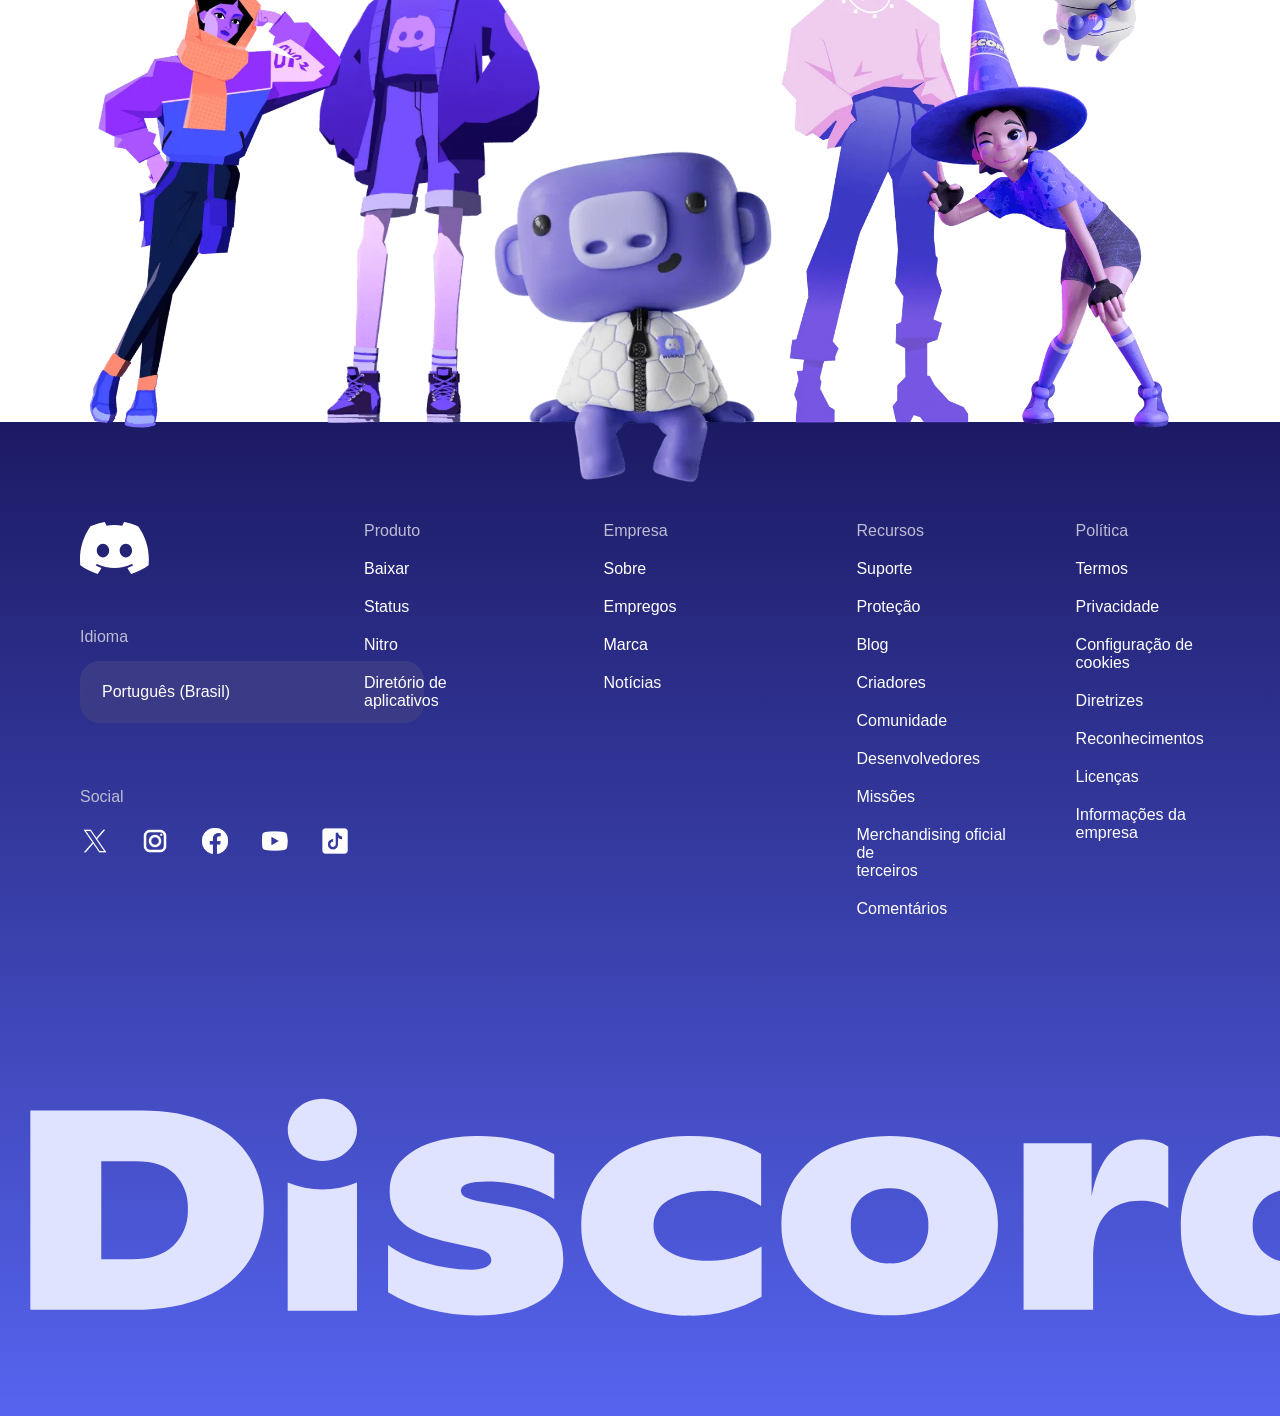
==== commit cf0d4282: "." ====
--- a/Discord/index.html
+++ b/Discord/index.html
@@ -15,7 +15,7 @@
 
         <nav>
             <a href="../Discord/baixar/baixar.html">Baixar</a>
-            <a href="#">Nitro</a>
+            <a href="../Discord/nitro/nitro.html">Nitro</a>
             <a href="../Discord/descobrir/descobrir.html">Descobrir</a>
             <a href="#">Proteção</a>
             <a href="#">Missões</a>
--- a/Discord/style.css
+++ b/Discord/style.css
@@ -3,12 +3,15 @@
     padding: 0;
 }
 
-html, body {
+html,
+body {
     margin: 0;
     padding: 0;
-    background-image: linear-gradient(to bottom, #27247b, #3a4299, #070619);
+    min-height: 100vh;
+    background: linear-gradient(to bottom, #0015ff, black 0px , #2b287c);
+    background-attachment: fixed;
     overflow-x: hidden;
-}
+}   
 
 header {
     color: white;   
@@ -495,6 +498,7 @@
     display: flex;
     justify-content: center; /* centraliza a gangue */
     margin-top: 150px;
+    top: 170px;
 }
 
 .gangue {
@@ -519,10 +523,7 @@
     background-image: linear-gradient(to bottom, #1C1A64 5%, #6b75ec);
     color: white;
     font-family: 'Segoe UI', Tahoma, Geneva, Verdana, sans-serif;
-    margin-left: -150px;
-    margin-right: -150px;
-    margin-top: -170px;
-    padding: 130px 230px;
+    padding: 100px 50px;
 }
 
 footer p {
@@ -564,7 +565,7 @@
     display: flex;
     flex-direction: column;
     gap: 20px;
-    margin-left: 200px;
+    margin-left: 120px;
 }
 
 .p-color {
@@ -581,34 +582,34 @@
     display: flex;
     flex-direction: column;
     gap: 20px;
+    margin-left: 80px;
+}
+
+.coluna-4 {
+    display: flex;
+    flex-direction: column;
+    gap: 20px;
+    margin-left: 180px;
+}
+
+.coluna-5 {
+    display: flex;
+    flex-direction: column;
+    gap: 20px;
     margin-left: 50px;
 }
 
-.coluna-4 {
-    display: flex;
-    flex-direction: column;
-    gap: 20px;
-    margin-left: 120px;
-}
-
-.coluna-5 {
-    display: flex;
-    flex-direction: column;
-    gap: 20px;
-    margin-left: 50px;
-}
-
 .footer-1 {
     display: flex;
+    margin-left: 30px;
 }
 
 .imagem-discordbig {
     margin-top: 180px;
-    margin-right: -350px; /* cancela o padding direito do footer */
 }
 
 .imagem-discordbig img {
-    width: 80%;
+    width: 100%;
     display: block;
 }
 
@@ -1070,4 +1071,9 @@
         width: 30px;
     }
 
+    .gangue-container {
+        position: relative;
+        top: 1px;
+    }
+
 }
